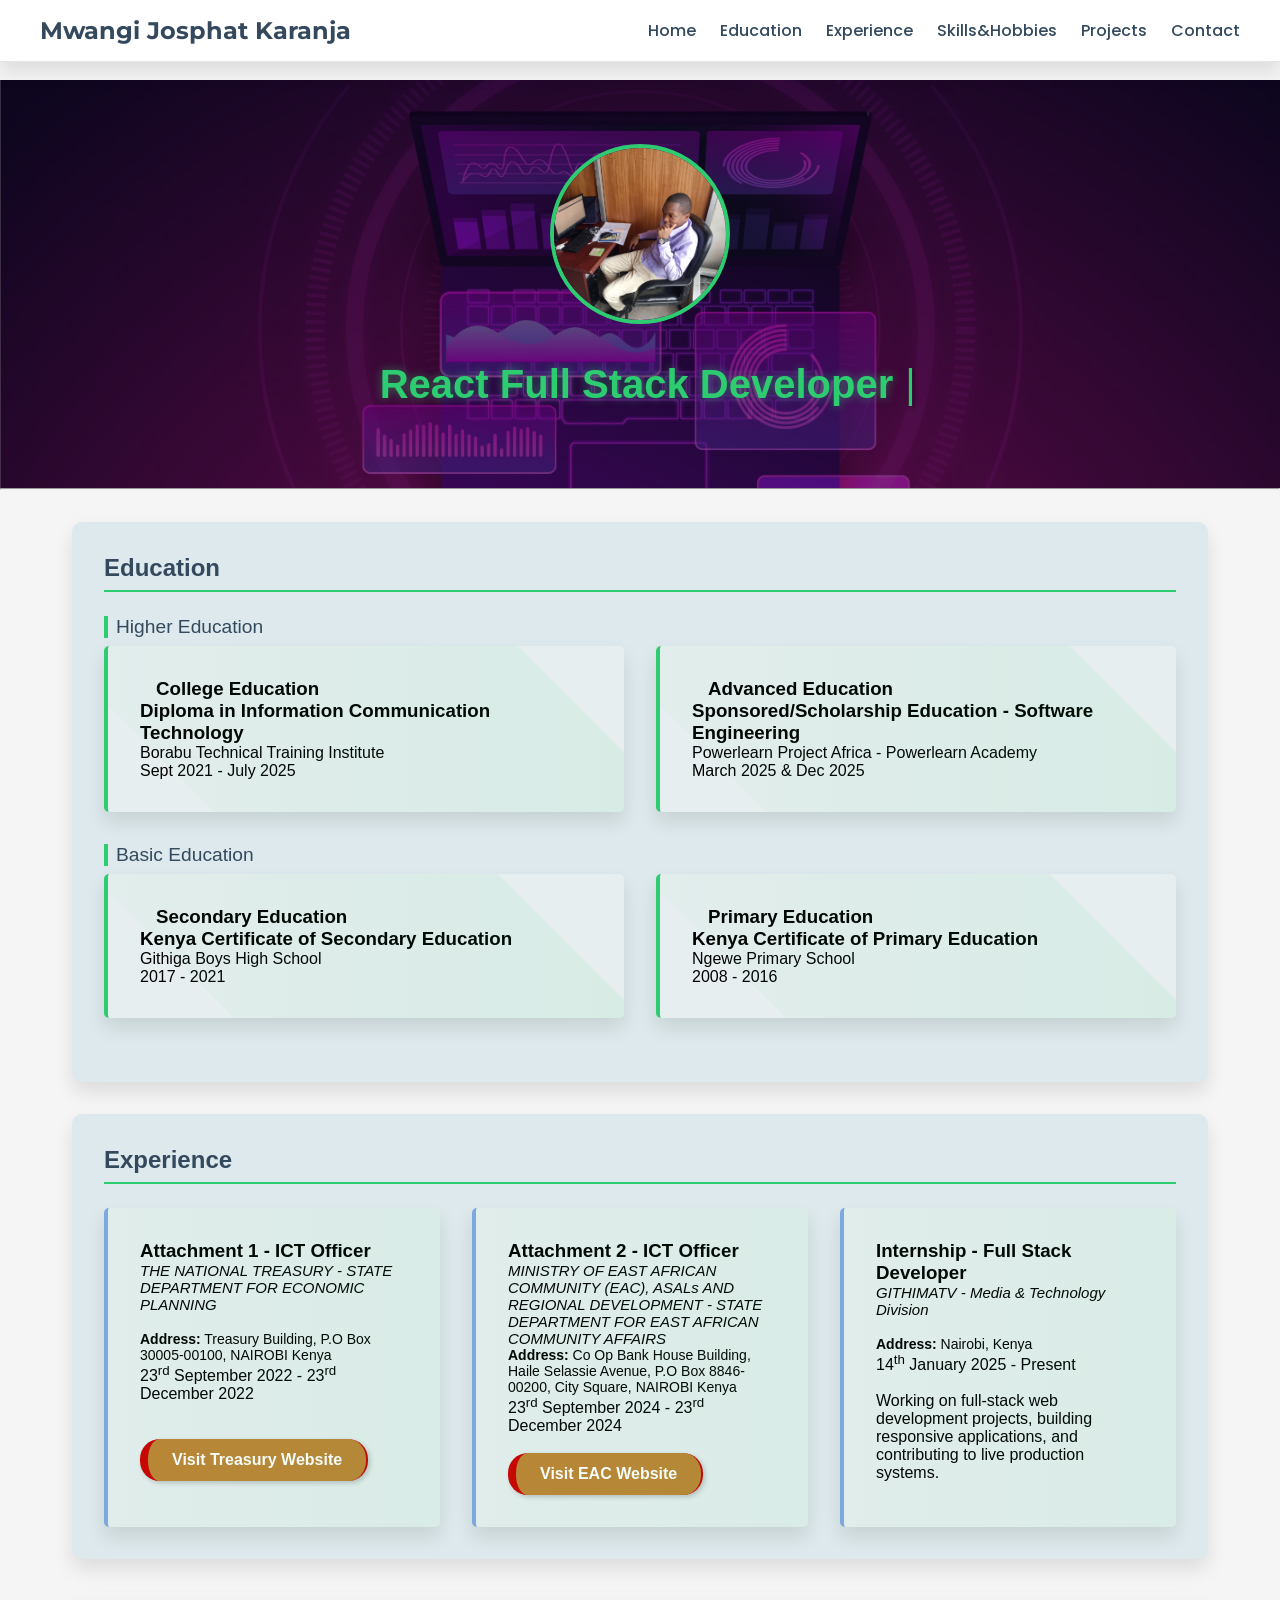
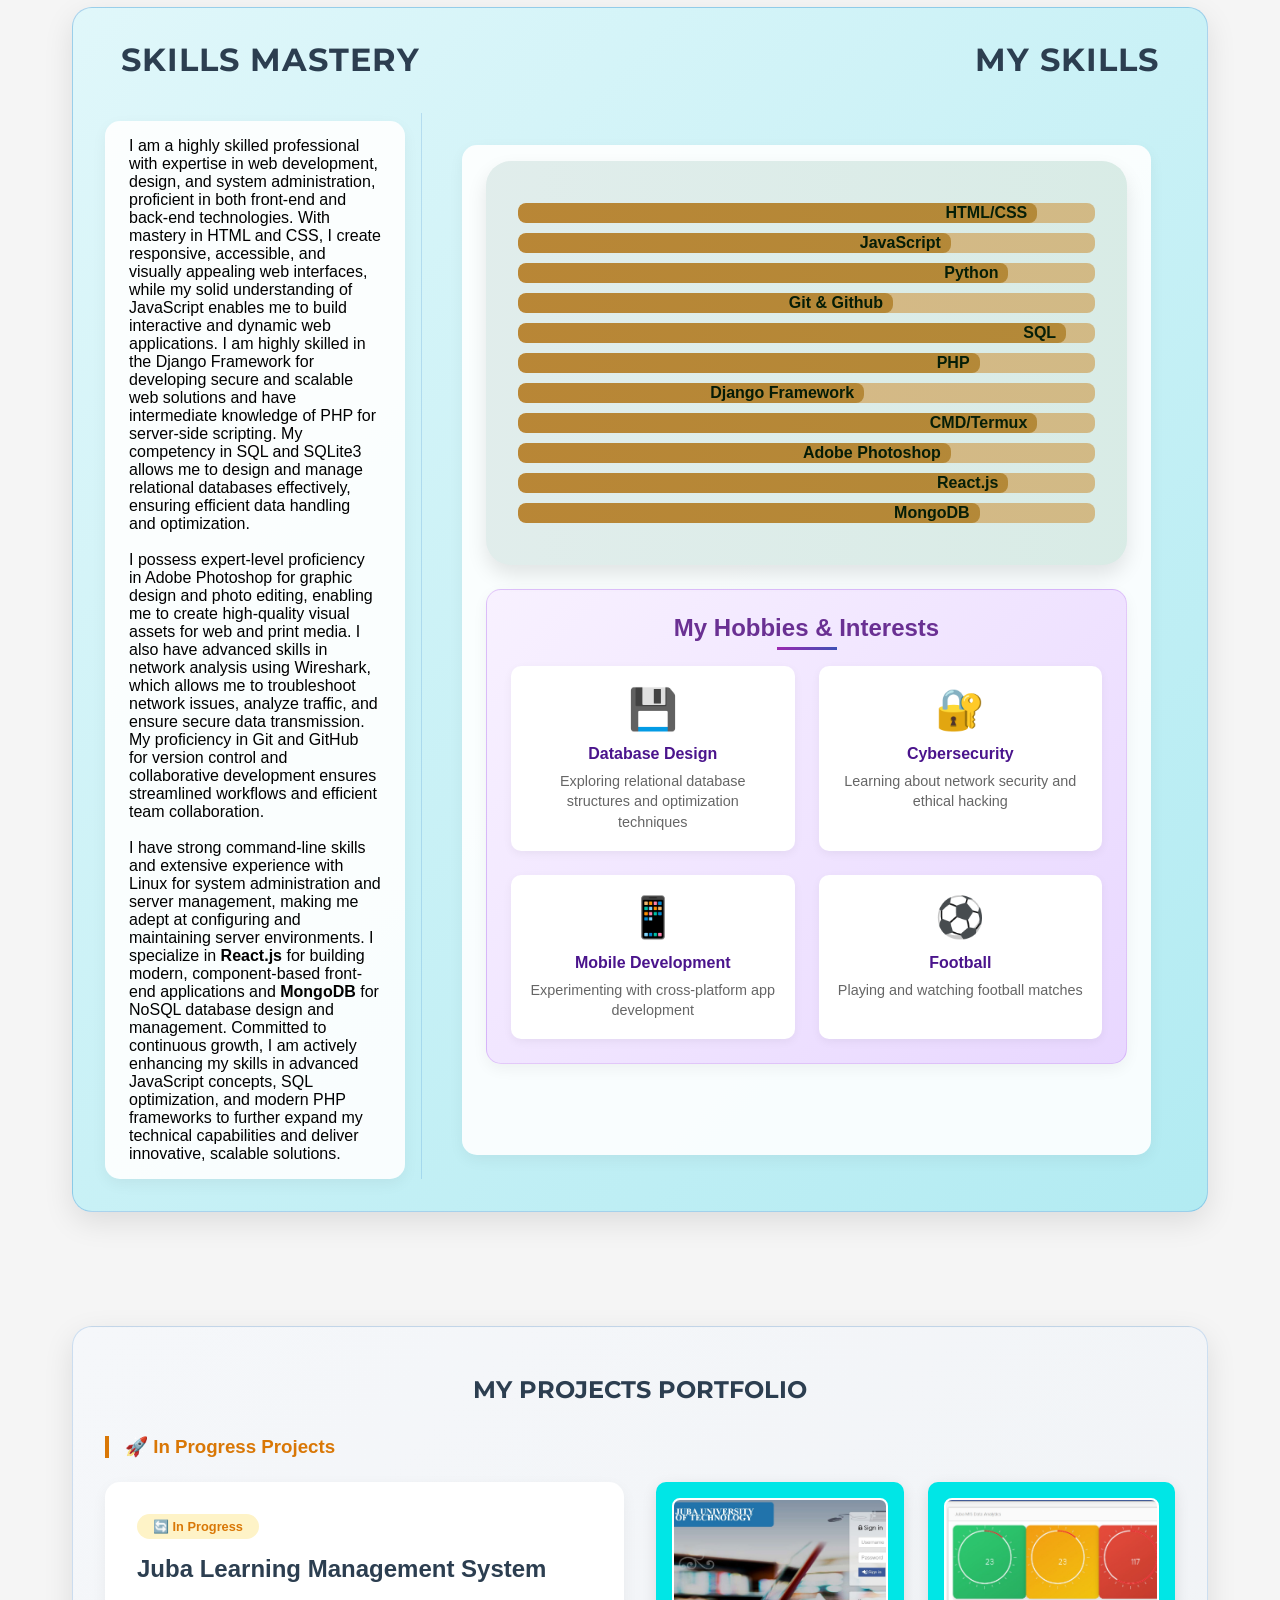
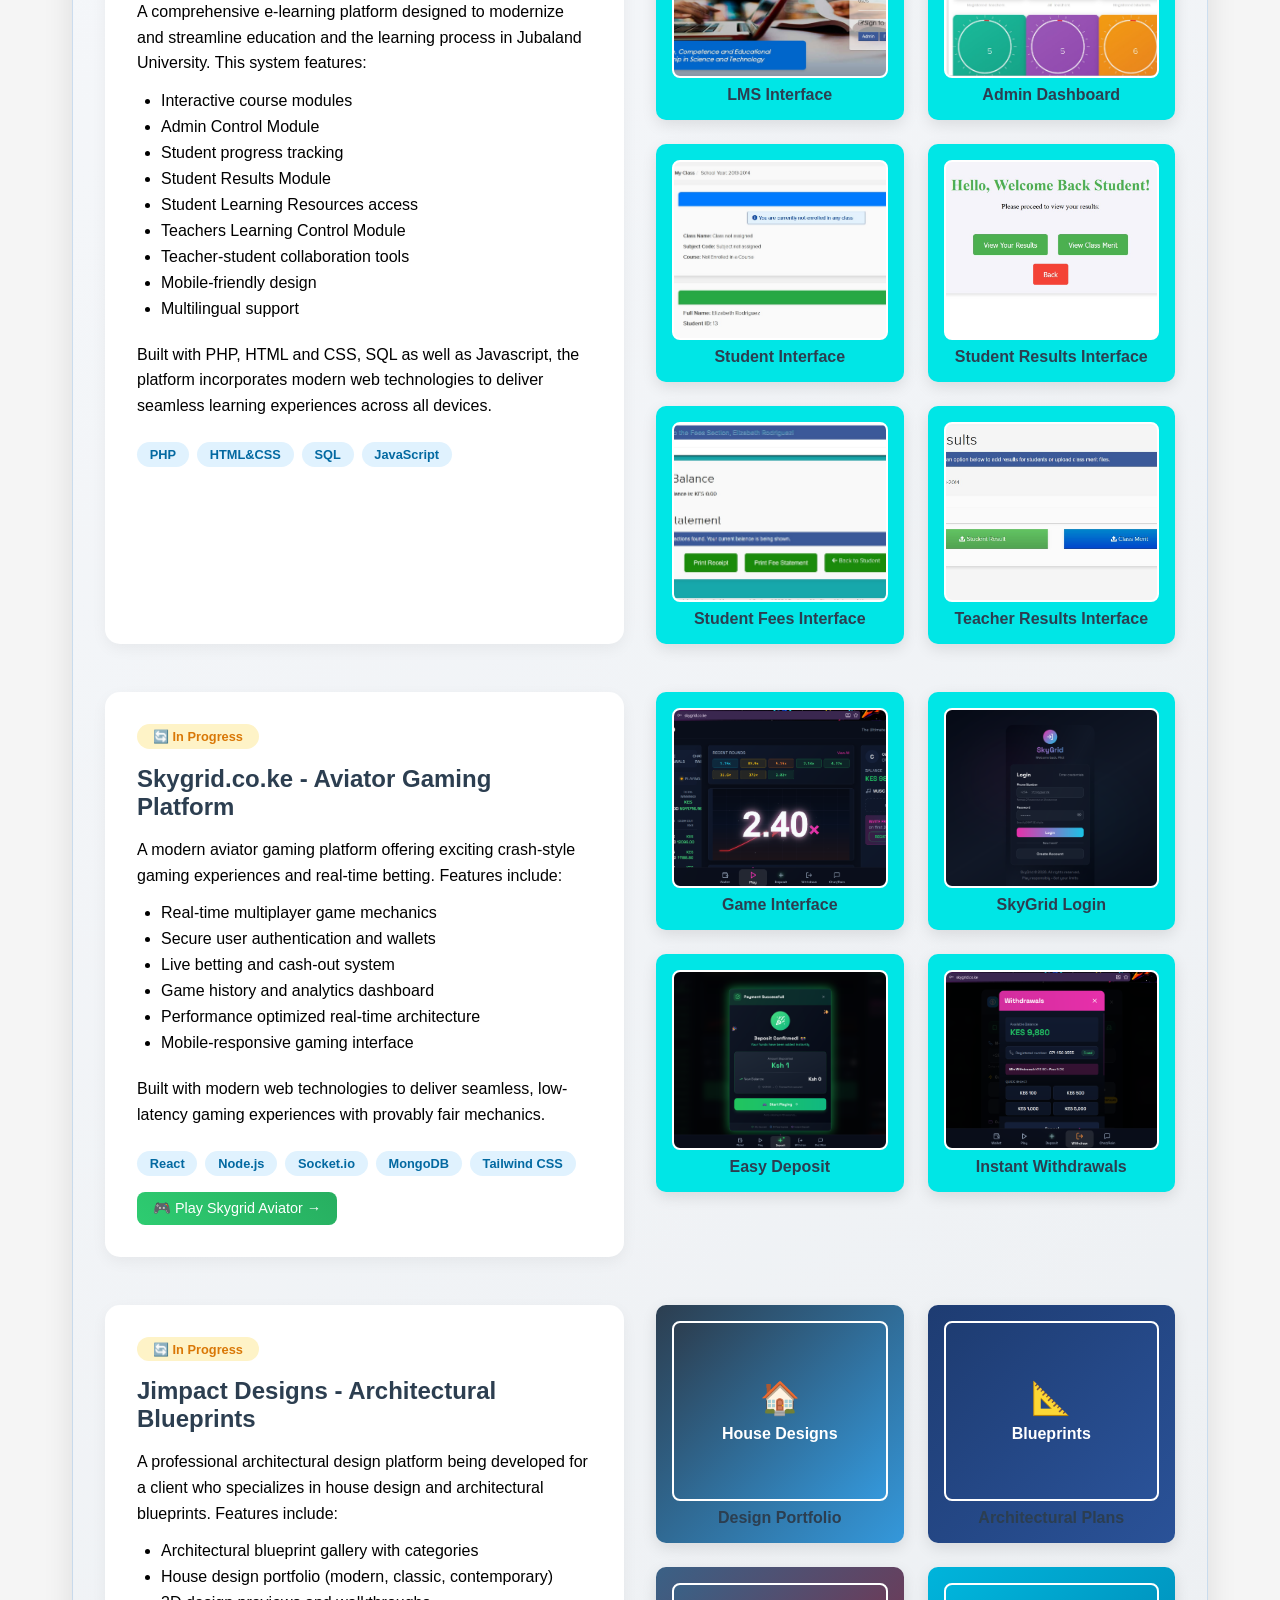
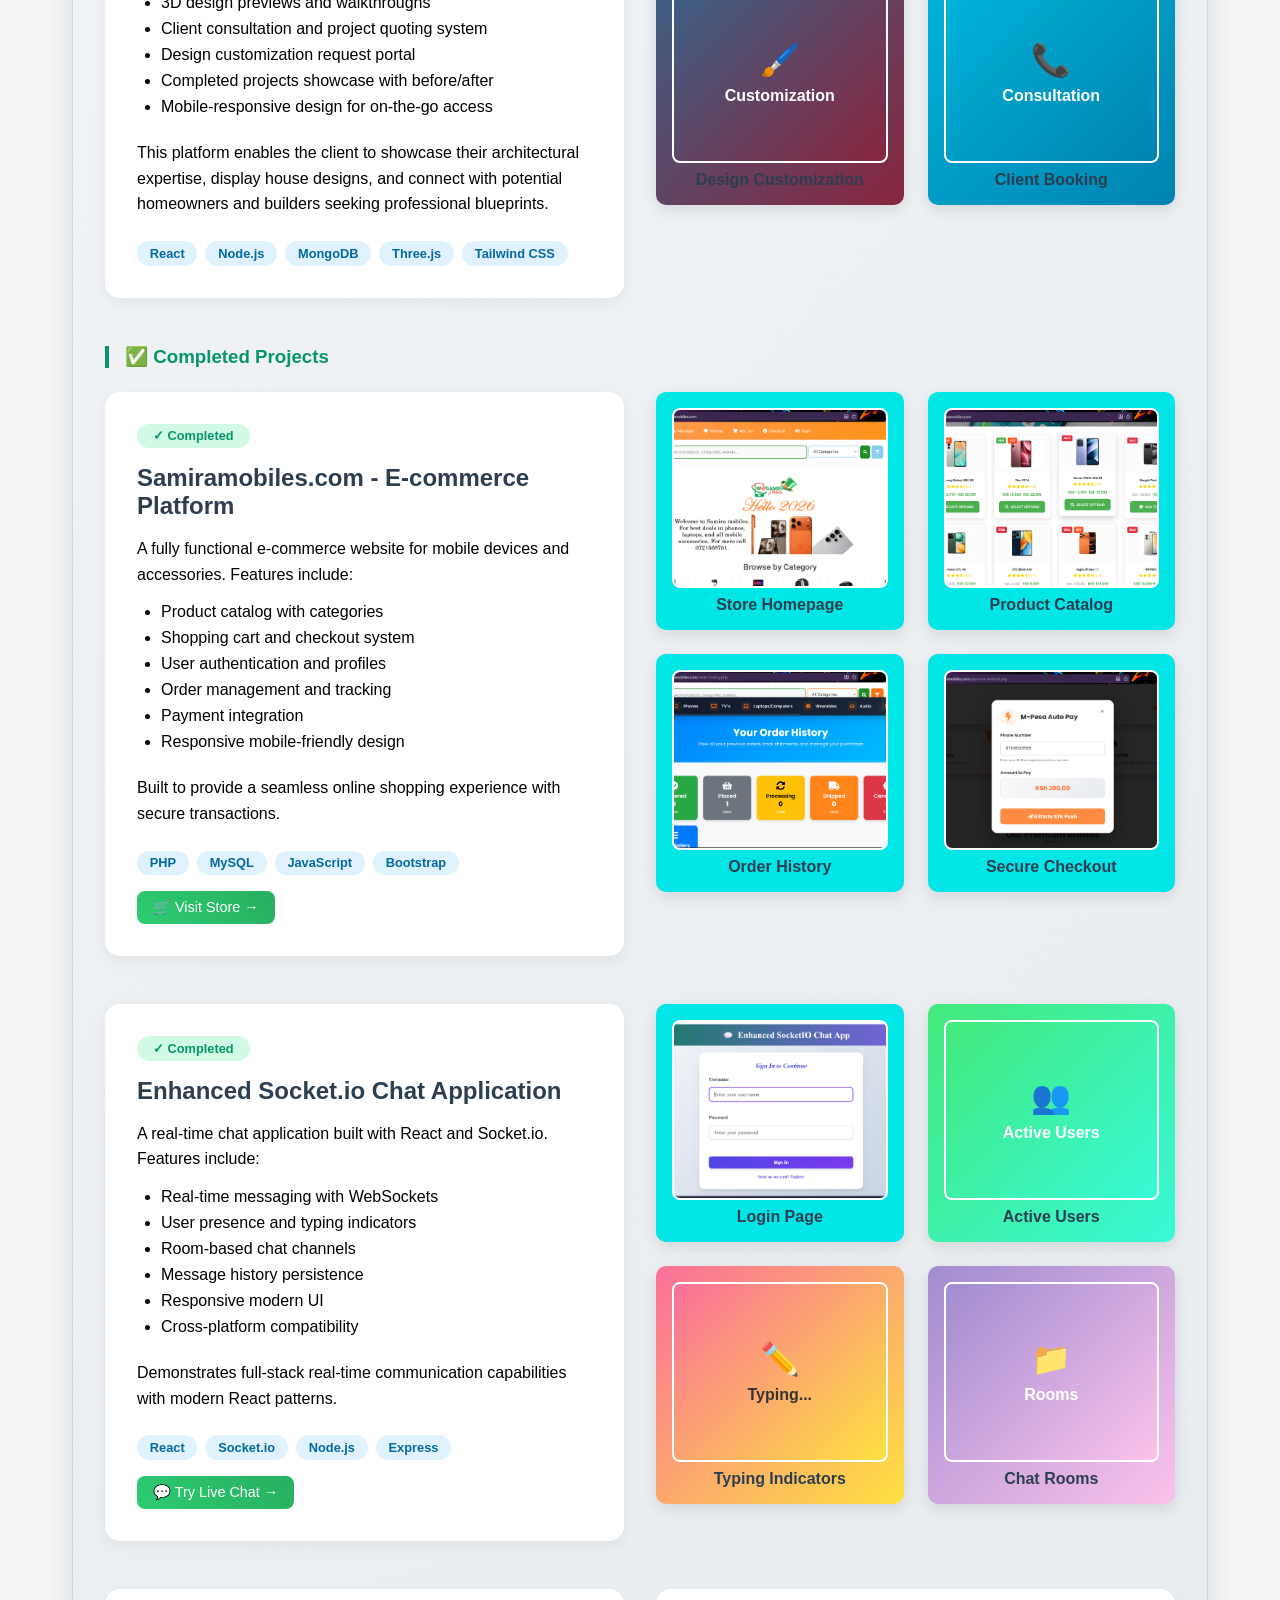
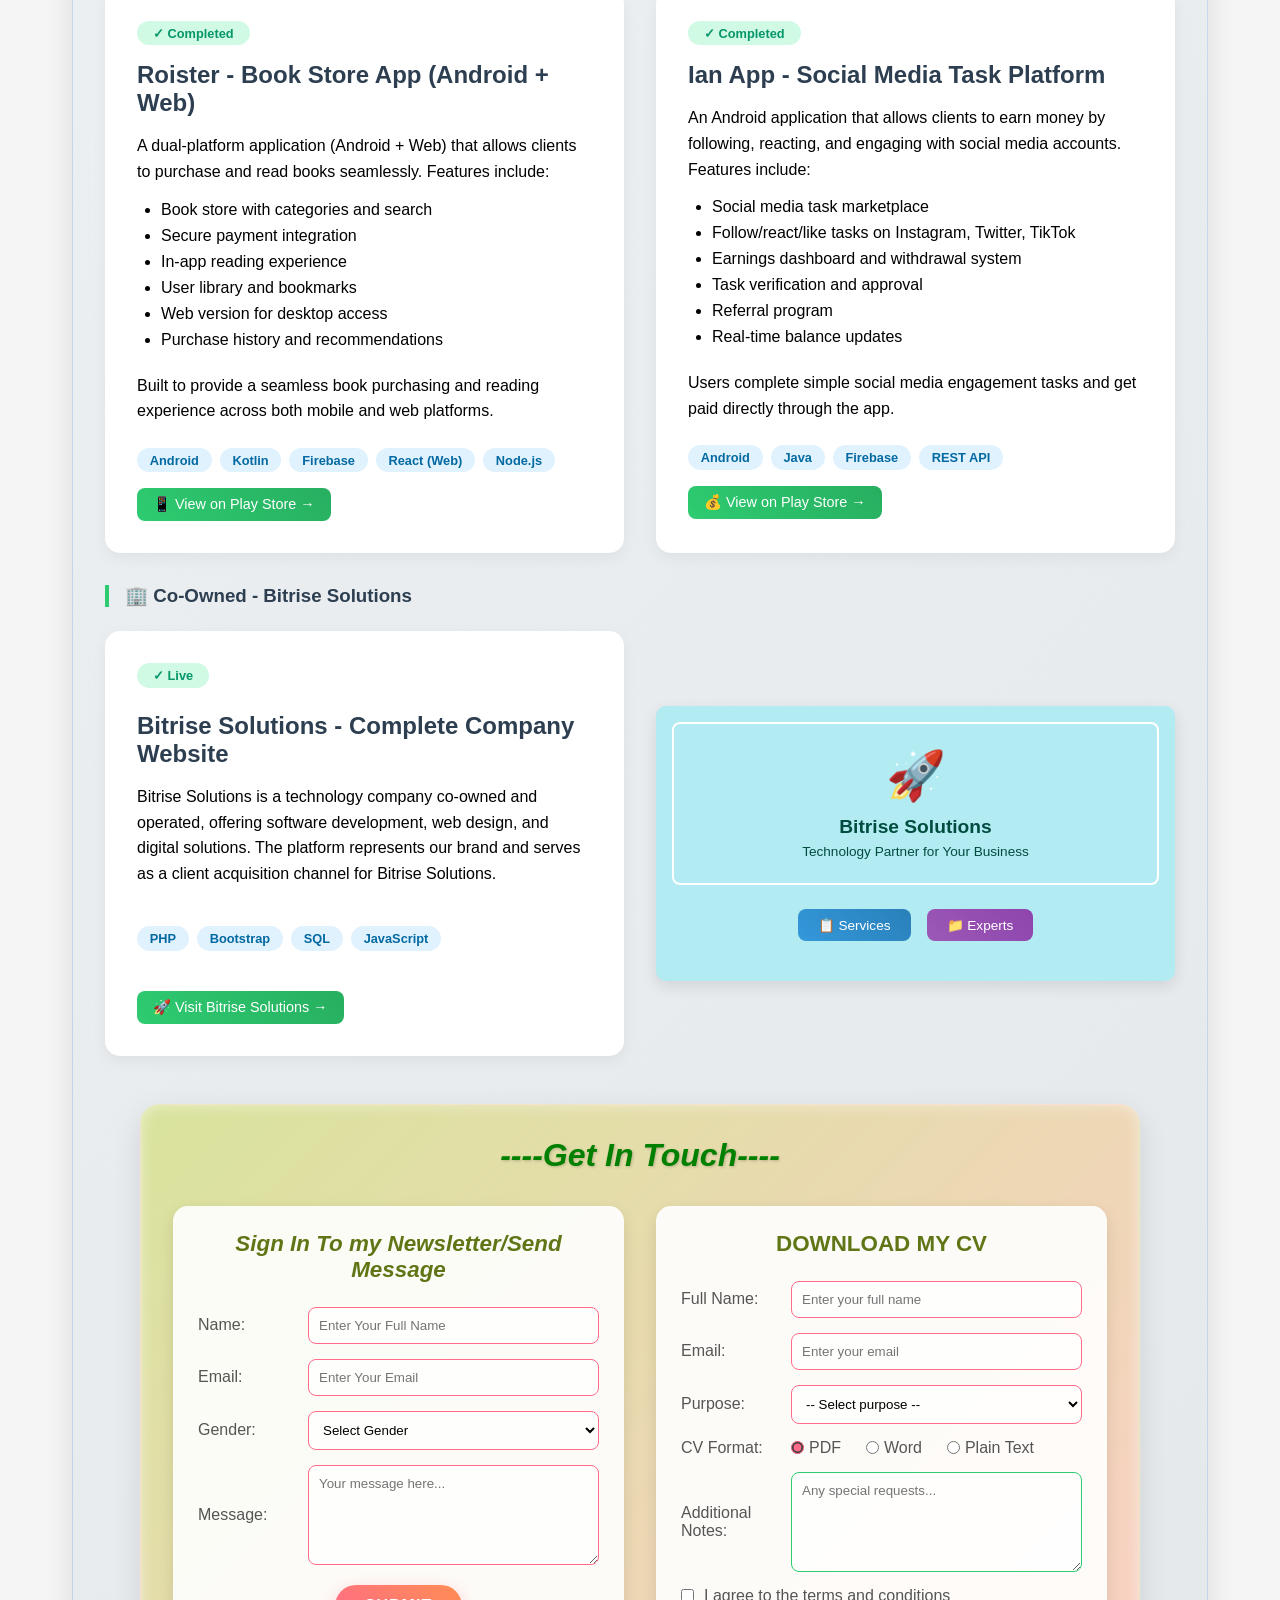
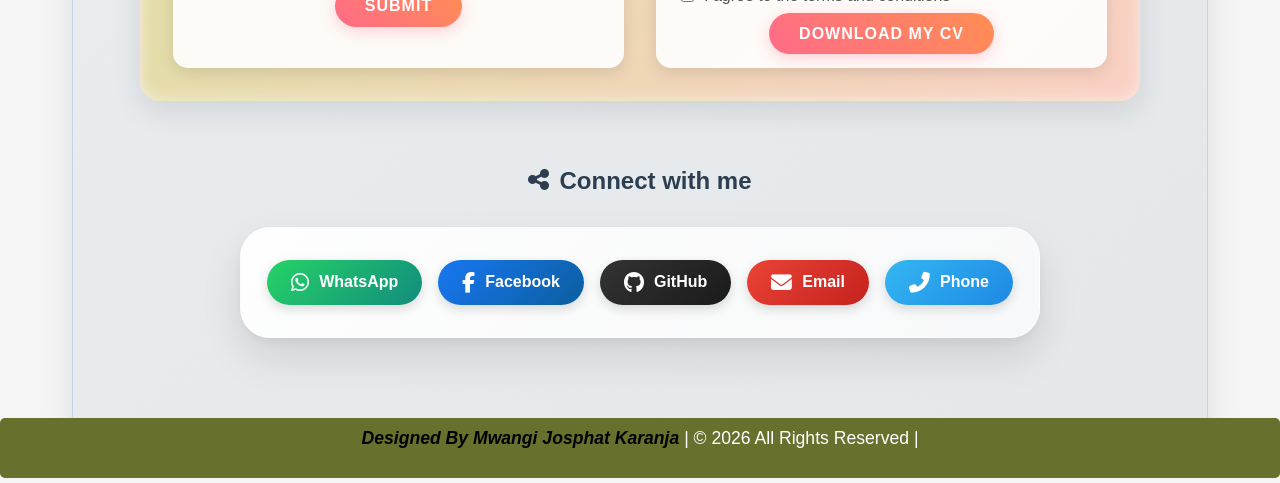
==== index.html @ 7e7c2180 "MJK Updated Portfolio" ====
<!DOCTYPE html>
<html lang="en">
<head>
    <!-- Basic meta tags for character set and responsive design -->
    <meta charset="UTF-8">
    <meta name="author" content="Mwangi Josphat Karanja">
    <meta name="title" content="Mwangi Josphat Karanja Portfolio">
    <meta name="description" content="A portfolio for Mwangi Josphat Karanja - React Full Stack Developer">
    <meta name="keywords" content="josphat karanja, karanja, josphat, mwangi j, karanja mwangi, captain karanja, react developer, full stack">
    <meta name="viewport" content="width=device-width, initial-scale=1.0">
    
    <title>Mwangi Josphat Karanja | React Full Stack Developer Portfolio</title>
    
    <!-- Google Fonts imports -->
    <link href="https://fonts.googleapis.com/css2?family=Montserrat:wght@400;700&family=Poppins:wght@300;400;600;700&display=swap" rel="stylesheet">
    <link rel="stylesheet" href="https://cdnjs.cloudflare.com/ajax/libs/font-awesome/6.5.1/css/all.min.css">
    <!-- Favicon - Makes tab look professional -->
    <link rel="icon" type="image/png" sizes="32x32" href="data:image/svg+xml,<svg xmlns='http://www.w3.org/2000/svg' viewBox='0 0 100 100'><text y='.9em' font-size='90'>👨‍💻</text></svg>">
    <link rel="shortcut icon" type="image/png" href="data:image/svg+xml,<svg xmlns='http://www.w3.org/2000/svg' viewBox='0 0 100 100'><text y='.9em' font-size='90'>👨‍💻</text></svg>">

    <style>
        /* CSS Variables for consistent theming */
        :root {
            --primary-color: #2ecc71;
            --secondary-color: #34495e;
            --light-bg: #ecf0f1;
            --shadow: 0 10px 20px rgba(0,0,0,0.1);
        }

        /* Global reset and base styles */
        * {
            margin: 0;
            padding: 0;
            box-sizing: border-box;
            font-family: 'Segoe UI', sans-serif;
        }

        /* Left column styling for skills section */
        .column-left{
            align-self: last baseline;
            max-width: 690px;
        }

        /* Text styling */
        .text{font-size: 19px;}

 /* Toast Notification Styles - With Better Visibility */
    
    .toast-notification {
        position: fixed;
        bottom: 20px;
        right: 20px;
        border-radius: 12px;
        padding: 14px 20px;
        min-width: 280px;
        max-width: 350px;
        z-index: 10000;
        display: flex;
        align-items: center;
        gap: 12px;
        box-shadow: 0 10px 30px rgba(0, 0, 0, 0.25);
        transform: translateX(400px);
        transition: transform 0.3s ease;
        font-family: 'Segoe UI', sans-serif;
    }
    
    .toast-notification.show {
        transform: translateX(0);
    }
    
    .toast-icon {
        font-size: 24px;
        min-width: 32px;
        text-align: center;
    }
    
    .toast-content {
        flex: 1;
    }
    
    .toast-title {
        font-weight: bold;
        margin-bottom: 4px;
        font-size: 14px;
    }
    
    .toast-message {
        font-size: 12px;
        opacity: 0.85;
    }
    
    .toast-close {
        cursor: pointer;
        font-size: 18px;
        opacity: 0.6;
        transition: opacity 0.2s;
        padding: 0 4px;
        color: inherit;
    }
    
    .toast-close:hover {
        opacity: 1;
    }
    
    /* Toast Type 1: Warning (Yellow/Orange) */
    .toast-warning {
        background: #fff7e7;
        border-left: 4px solid #f39c12;
        color: #7a5c00;
    }
    .toast-warning .toast-icon { color: #f39c12; }
    .toast-warning .toast-title { color: #e67e22; }
    
    /* Toast Type 2: Error (Red) - For blocked actions */
    .toast-error {
        background: #fff5f5;
        border-left: 4px solid #e74c3c;
        color: #c0392b;
    }
    .toast-error .toast-icon { color: #e74c3c; }
    .toast-error .toast-title { color: #c0392b; }
    
    /* Toast Type 3: Info (Blue) */
    .toast-info {
        background: #f0f8ff;
        border-left: 4px solid #3498db;
        color: #1a5276;
    }
    .toast-info .toast-icon { color: #3498db; }
    .toast-info .toast-title { color: #2980b9; }
    
    /* Toast Type 4: Success (Green) - Optional */
    .toast-success {
        background: #f0fff4;
        border-left: 4px solid #27ae60;
        color: #1e6f3f;
    }
    .toast-success .toast-icon { color: #27ae60; }
    .toast-success .toast-title { color: #1e6f3f; }
    
    @keyframes toastPulse {
        0%, 100% { opacity: 1; }
        50% { opacity: 0.8; }
    }


 /* Modern Social Media Section Styles */
    .social-master-modern {
        background: linear-gradient(135deg, rgba(255,255,255,0.95), rgba(248,249,250,0.95));
        backdrop-filter: blur(10px);
        border-radius: 30px;
        padding: 2rem 1.5rem;
        margin: 2rem auto 3rem auto;
        max-width: 800px;
        box-shadow: 0 20px 40px rgba(0,0,0,0.1), 0 4px 12px rgba(0,0,0,0.05);
        border: 1px solid rgba(255,255,255,0.3);
        transition: all 0.3s ease;
    }
    
    .social-master-modern:hover {
        transform: translateY(-5px);
        box-shadow: 0 25px 50px rgba(0,0,0,0.15);
    }
    
    .social-container-modern {
        display: flex;
        flex-wrap: wrap;
        gap: 1rem;
        justify-content: center;
        align-items: center;
    }
    
    .social-btn-modern {
        display: inline-flex;
        align-items: center;
        gap: 10px;
        padding: 12px 24px;
        border-radius: 50px;
        text-decoration: none;
        font-weight: 600;
        font-size: 1rem;
        transition: all 0.3s cubic-bezier(0.175, 0.885, 0.32, 1.275);
        color: white;
        box-shadow: 0 4px 12px rgba(0,0,0,0.15);
        position: relative;
        overflow: hidden;
    }
    
    .social-btn-modern::before {
        content: '';
        position: absolute;
        top: 0;
        left: -100%;
        width: 100%;
        height: 100%;
        background: rgba(255,255,255,0.2);
        transition: left 0.3s ease;
        z-index: 1;
    }
    
    .social-btn-modern:hover::before {
        left: 100%;
    }
    
    .social-btn-modern:hover {
        transform: translateY(-3px) scale(1.05);
        box-shadow: 0 8px 20px rgba(0,0,0,0.25);
    }
    
    .social-btn-modern i {
        font-size: 1.3rem;
        z-index: 2;
    }
    
    .social-btn-modern span {
        z-index: 2;
    }
    
    /* Individual Button Colors */
    .whatsapp-modern {
        background: linear-gradient(135deg, #25D366, #128C7E);
    }
    
    .facebook-modern {
        background: linear-gradient(135deg, #1877F2, #0b5e9e);
    }
    
    .github-modern {
        background: linear-gradient(135deg, #333333, #1a1a1a);
    }
    
    .email-modern {
        background: linear-gradient(135deg, #EA4335, #c5221f);
    }
    
    .phone-modern {
        background: linear-gradient(135deg, #34B7F1, #1e88e5);
    }
    
    /* Responsive Design */
    @media (max-width: 768px) {
        .social-container-modern {
            gap: 0.8rem;
        }
        
        .social-btn-modern {
            padding: 10px 18px;
            font-size: 0.85rem;
        }
        
        .social-btn-modern i {
            font-size: 1.1rem;
        }
    }
    
    @media (max-width: 550px) {
        .social-container-modern {
            flex-direction: column;
            width: 100%;
        }
        
        .social-btn-modern {
            width: 100%;
            justify-content: center;
        }
    }


    /* Floating animation for profile image */
    .floating-img {
        animation: floatImage 3s ease-in-out infinite;
    }
    
    @keyframes floatImage {
        0% {
            transform: translateY(0px);
        }
        50% {
            transform: translateY(-10px);
        }
        100% {
            transform: translateY(0px);
        }
    }
    
    /* Hero text container */
    .hero-text-container {
        position: relative;
        z-index: 1;
        margin-top: 1rem;
    }
    
    /* Dynamic title styling */
    .dynamic-title {
        color: aliceblue;
        font-size: 2rem;
        font-weight: 600;
        min-height: 80px;
        display: flex;
        justify-content: center;
        align-items: center;
        flex-wrap: wrap;
        gap: 8px;
    }
    
    /* Static prefix styling */
    .static-prefix {
        display: inline-block;
    }
    
    /* Typed text styling */
    .typed-text {
        display: inline-block;
        color: #2ecc71;
        text-shadow: 0 0 10px rgba(46, 204, 113, 0.5);
    }
    
    /* Blinking cursor */
    .cursor-blink {
        display: inline-block;
        width: 3px;
        margin-left: 4px;
        animation: blink 0.7s infinite;
        font-weight: 100;
        color: #2ecc71;
    }
    
    @keyframes blink {
        0%, 100% { opacity: 1; }
        50% { opacity: 0; }
    }
    
    /* Responsive adjustments */
    @media (max-width: 768px) {
        .dynamic-title {
            font-size: 1.3rem;
            min-height: 60px;
        }
    }
    
    @media (max-width: 480px) {
        .dynamic-title {
            font-size: 1rem;
            min-height: 50px;
        }
    }
        /* Contact forms container styling */
        .forms-master-container {
            background: linear-gradient(135deg, #d9e39c 0%, #fad0c4 100%);
            padding: 2rem;
            border-radius: 20px;
            box-shadow: 0 10px 30px rgba(0,0,0,0.1), 
                        inset 0 0 15px rgba(255,255,255,0.5);
            margin: 3rem auto;
            max-width: 1000px;
            transition: all 0.4s cubic-bezier(0.175, 0.885, 0.32, 1.275);
            border: 1px solid rgba(255,255,255,0.3);
        }

        .forms-master-container:hover {
            transform: scale(1.01);
            box-shadow: 0 15px 40px rgba(0,0,0,0.15), 
                       inset 0 0 20px rgba(255,255,255,0.6);
        }

        .forms-master-container h2 {
            text-align: center;
            color: #fff;
            text-shadow: 1px 1px 3px rgba(0,0,0,0.2);
            margin-bottom: 2rem;
            font-size: 2rem;
        }

        .forms-inner-container {
            display: flex;
            flex-wrap: wrap;
            gap: 2rem;
            justify-content: center;
        }

        .form-body {
            flex: 1;
            min-width: 350px;
            max-width: 500px;
        }

        .form-container {
            background: rgba(255, 255, 255, 0.9);
            padding: 25px;
            border-radius: 15px;
            box-shadow: 0 5px 15px rgba(0, 0, 0, 0.1);
            transition: all 0.3s ease;
            height: 100%;
        }

        .form-container:hover {
            transform: translateY(-5px);
            box-shadow: 0 8px 25px rgba(0, 0, 0, 0.15);
        }

        .form-container h4 {
            color: #607616;
            margin-bottom: 1.5rem;
            text-align: center;
            font-size: 1.4rem;
        }

        .form-group {
            display: flex;
            align-items: center;
            margin-bottom: 15px;
        }

        label {
            width: 100px;
            text-align: left;
            margin-right: 10px;
            color: #555555;
            font-weight: 500;
        }

        input[type="text"],
        input[type="email"],
        select,
        textarea {
            flex: 1;
            padding: 10px;
            border: 1px solid #ddd;
            border-radius: 8px;
            transition: all 0.3s;
            background: rgba(255,255,255,0.8);
        }

        input[type="text"]:focus,
        input[type="email"]:focus,
        select:focus,
        textarea:focus {
            border-color: #ff6b88;
            box-shadow: 0 0 0 3px rgba(255, 107, 136, 0.2);
            outline: none;
        }

        textarea {
            resize: vertical;
            min-height: 100px;
        }

        .submit-button {
            text-align: center;
            margin-top: 20px;
        }

        input[type="submit"] {
            padding: 12px 30px;
            background: linear-gradient(45deg, #ff6b88, #ff8e53);
            color: white;
            border: none;
            border-radius: 50px;
            cursor: pointer;
            font-weight: bold;
            font-size: 1rem;
            transition: all 0.4s cubic-bezier(0.175, 0.885, 0.32, 1.275);
            box-shadow: 0 4px 15px rgba(255, 107, 136, 0.3);
            text-transform: uppercase;
            letter-spacing: 1px;
        }

        input[type="submit"]:hover {
            transform: translateY(-3px) scale(1.05) rotate(2deg);
            box-shadow: 0 8px 25px rgb(103, 112, 45);
            background: linear-gradient(45deg, #21b016, #70cf77);
        }
 
        .radio-group {
            display: flex;
            gap: 15px;
            flex-wrap: wrap;
        }

        .radio-group label {
            display: flex;
            align-items: center;
            width: auto;
            cursor: pointer;
        }

        .radio-group input[type="radio"] {
            margin-right: 5px;
            accent-color: #ff6b88;
        }

        .checkbox-group {
            display: flex;
            align-items: center;
            margin: 15px 0;
        }

        .checkbox-group input[type="checkbox"] {
            margin-right: 10px;
            accent-color: #ff6b88;
        }

        .checkbox-group label {
            width: auto;
            cursor: pointer;
        }

        @media (max-width: 768px) {
            .forms-master-container {
                padding: 1.5rem;
            }
            
            .form-body {
                min-width: 100%;
            }
            
            .form-group {
                flex-direction: column;
                align-items: flex-start;
            }
            
            label {
                margin-bottom: 5px;
                width: 100%;
            }
        }

        body {
            background-color: #f5f5f5;
        }

        .download-btn {
            padding: 12px 30px;
            background: linear-gradient(45deg, #ff6b88, #ff8e53);
            color: white;
            border: none;
            border-radius: 50px;
            text-decoration: none;
            cursor: pointer;
            font-weight: bold;
            font-size: 1rem;
            transition: all 0.4s cubic-bezier(0.175, 0.885, 0.32, 1.275);
            box-shadow: 0 4px 15px rgba(255, 107, 136, 0.3);
            text-transform: uppercase;
            letter-spacing: 1px;
            width: 100%;
        }

        .download-btn:hover {
            transform: translateY(-3px) scale(1.05) rotate(2deg);
            box-shadow: 0 8px 25px rgb(103, 112, 45);
            background: linear-gradient(45deg, #21b016, #70cf77);
        }

        .navbar {
            background: rgba(255, 255, 255, 0.95);
            backdrop-filter: blur(10px);
            padding: 1rem 2rem;
            position: fixed;
            width: 100%;
            top: 0;
            z-index: 1000;
            box-shadow: var(--shadow);
            border-bottom: 1px solid rgba(0,0,0,0.1);
        }

        .nav-content {
            max-width: 1200px;
            margin: 0 auto;
            display: flex;
            justify-content: space-between;
            align-items: center;
        }

        .logo {
            font-weight: 700;
            color: var(--secondary-color);
            font-size: 1.5rem;
            font-family: 'Montserrat', sans-serif;
        }

        .toggle-btn {
            display: none;
            font-size: 1.5rem;
            color: var(--secondary-color);
            background: none;
            border: none;
            cursor: pointer;
            padding: 0.5rem;
        }

        .nav-links {
            list-style: none;
            display: flex;
            gap: 1.5rem;
        }

        .nav-links li {
            margin: 0;
        }

        .nav-links a {
            text-decoration: none;
            color: var(--secondary-color);
            font-size: 1rem;
            font-weight: 500;
            position: relative;
            padding: 0.5rem 0;
            transition: all 0.3s ease;
            font-family: 'Poppins', sans-serif;
        }

        .nav-links a:hover {
            color: rgb(57, 8, 94);
            font-weight: bolder;
            transform: translateY(-2px);
        }

        .nav-links a::before {
            content: '';
            position: absolute;
            width: 100%;
            height: 2px;
            bottom: 0;
            left: 0;
            background-color: var(--primary-color);
            transform: scaleX(0);
            transform-origin: right;
            transition: transform 0.3s ease;
        }

        .nav-links a:hover::before {
            transform: scaleX(1);
            transform-origin: left;
        }

        .hero {
            margin-top: 80px;
            padding: 4rem 2rem;
            text-align: center;
            background-image: url('resources/images/karanjam.jpg');
            background-size: cover;
            background-position: center;
            color: var(--light-text);
            position: relative;
        }

        .hero::before {
            content: '';
            position: absolute;
            top: 0;
            left: 0;
            width: 100%;
            height: 100%;
            background: rgba(0,0,0,0.5);
        }

        .hero h1 {
            position: relative;
            font-size: 2.5rem;
            margin-top: 1rem;
            text-shadow: 2px 2px 4px rgba(0,0,0,0.5);
        }

        .profile-img {
            width: 180px;
            height: 180px;
            border-radius: 50%;
            border: 4px solid var(--primary-color);
            object-fit: cover;
            transition: all 0.3s ease;
            position: relative;
            z-index: 1;
        }

        .profile-img:hover {
            transform: scale(1.05);
            box-shadow: 0 0 20px rgba(46, 204, 113, 0.6);
        }

        .main-content {
            max-width: 1200px;
            margin: 2rem auto;
            padding: 0 2rem;
        }

        .card {
            background: rgb(230, 238, 239);
            padding: 2rem;
            border-radius: 25px;
            box-shadow: var(--shadow);
            transition: transform 0.3s ease, box-shadow 0.3s ease;
            position: relative;
            overflow: hidden;
        }

        .card::after {
            content: '';
            position: absolute;
            bottom: -50%;
            left: -50%;
            width: 200%;
            height: 200%;
            background: linear-gradient(45deg, transparent, rgba(46, 204, 113, 0.1));
            transform: rotate(45deg);
            transition: all 0.5s ease;
        }

        .card:hover {
            transform: translateY(-10px);
            box-shadow: 0 15px 30px rgba(0,0,0,0.15);
        }

        .card:hover::after {
            bottom: -30%;
            left: -30%;
        }

        .education .card-header {
            border-left: 4px solid var(--primary);
            padding-left: 1rem;
        }

        .experience .card-header {
            border-left: 4px solid rgb(134, 121, 218);
            padding-left: 1rem;
        }

        .education {
            border-left: 4px solid var(--primary-color);
            border-radius: 5px;
        }

        .experience {
            border-left: 4px solid #7ca9dd;
            border-radius: 5px;
        }

        .skill-container {
            background:burlywood; 
            border-radius: 8px;
            margin: 10px 0;
            height: 20px; 
            position: relative;
            overflow: hidden;
        }

        .skill-bar {
            background:  #bd8434;
            color: rgb(3, 19, 1);
            height: 100%;  
            border-radius: 8px;
            transition: width 1s ease;
            position: relative;
            min-width: fit-content;
        }

        .skill-bar::after {
            content: attr(data-skill);
            position: absolute;
            right: 10px;  
            top: 50%;
            transform: translateY(-50%);
            font-weight: bold;
            white-space: nowrap;
        }

        .skills-master-container {
            background: linear-gradient(135deg, #e0f7fa 0%, #b2ebf2 100%);
            padding: 2rem;
            border-radius: 20px;
            box-shadow: 0 10px 30px rgba(0,0,0,0.1);
            margin: 3rem auto;
            max-width: 1200px;
            border: 1px solid rgba(46, 125, 204, 0.3);
            position: relative;
            overflow: hidden;
        }

        .skills-header {
            display: flex;
            justify-content: space-between;
            margin-bottom: 1.5rem;
            padding: 0 1rem;
        }

        .skills-title {
            font-family: 'Montserrat', sans-serif;
            font-size: 2rem;
            font-weight: 700;
            color: #2c3e50;
            text-transform: uppercase;
            letter-spacing: 1px;
            position: relative;
            padding-bottom: 10px;
            margin: 0;
            flex: 1;
            text-align: center;
        }

        .skills-title:first-child {
            text-align: left;
        }

        .skills-title:last-child {
            text-align: right;
        }

        .skills-title::after {
            content: '';
            position: absolute;
            bottom: 0;
            left: 0;
            width: 100%;
            height: 3px;
            background: linear-gradient(90deg, #3498db, #2ecc71);
            transform: scaleX(0);
            transform-origin: left;
            transition: transform 0.3s ease;
        }

        .skills-title:hover::after {
            transform: scaleX(1);
        }

        .skills-inner-container {
            display: flex;
            flex-wrap: wrap;
            gap: 0;
            min-height: 400px;
        }

        .column-right {
            flex: 1;
            min-width: 300px;
            padding: 1.5rem;
            position: relative;
            display: flex;
            flex-direction: column;
        }

        .column-left {
            flex: 1;
            align-self: top;
            min-width: 300px;
            max-width: 300px;
            padding-top: 0;
            position: relative;
            display: flex;
            flex-direction: column;
        }

        .skills-content {
            background: rgba(255, 255, 255, 0.9);
            border-radius: 15px;
            padding: 1rem 1.5rem;
            height: 100%;
            box-shadow: 0 5px 15px rgba(0,0,0,0.05);
            transition: all 0.3s ease;
            margin-top: 0.5rem;
        }

        .skills-content:hover {
            transform: translateY(-5px);
            box-shadow: 0 10px 25px rgba(0,0,0,0.1);
        }

        .divider {
            width: 1px;
            background: rgba(46, 125, 204, 0.2);
            margin: 0 1rem;
            position: relative;
        }

        .divider::before {
            content: '';
            position: absolute;
            top: 0;
            left: 0;
            width: 100%;
            height: 100%;
            background: linear-gradient(to bottom, transparent, rgba(46, 125, 204, 0.5), transparent);
            opacity: 0;
            transition: opacity 0.3s ease;
        }

        .skills-inner-container:hover .divider::before {
            opacity: 1;
        }

        .hobbies-container {
            background: linear-gradient(135deg, #f8f1ff 0%, #e8d7ff 100%);
            padding: 1.5rem;
            border-radius: 15px;
            margin-top: 1.5rem;
            box-shadow: 0 5px 15px rgba(0,0,0,0.05);
            border: 1px solid rgba(138, 43, 226, 0.2);
        }

        .hobbies-container h3 {
            color: #6a3093;
            text-align: center;
            margin-bottom: 1.5rem;
            font-size: 1.5rem;
            position: relative;
        }

        .hobbies-container h3::after {
            content: '';
            position: absolute;
            bottom: -8px;
            left: 50%;
            transform: translateX(-50%);
            width: 60px;
            height: 3px;
            background: linear-gradient(90deg, #9c27b0, #3f51b5);
        }

        .hobbies-grid {
            display: grid;
            grid-template-columns: repeat(2, 1fr);
            gap: 1.5rem;
        }

        .hobby-item {
            background: white;
            padding: 1.2rem;
            border-radius: 10px;
            text-align: center;
            transition: all 0.3s ease;
            box-shadow: 0 3px 10px rgba(0,0,0,0.05);
        }

        .hobby-item:hover {
            transform: translateY(-5px);
            box-shadow: 0 8px 20px rgba(138, 43, 226, 0.15);
        }

        .hobby-icon {
            font-size: 2.5rem;
            margin-bottom: 0.8rem;
            color: #6a3093;
        }

        .hobby-item h4 {
            color: #4a148c;
            margin-bottom: 0.5rem;
        }

        .hobby-item p {
            color: #666;
            font-size: 0.9rem;
            line-height: 1.4;
        }

        @media (max-width: 768px) {
            .hobbies-grid {
                grid-template-columns: 1fr;
            }
        }

        @media (max-width: 768px) {
            .skills-header {
                flex-direction: column;
            }
            
            .skills-title {
                text-align: center !important;
                margin-bottom: 1rem;
            }
            
            .skills-inner-container {
                flex-direction: column;
                min-height: auto;
            }
            
            .divider {
                width: 100%;
                height: 1px;
                margin: 1rem 0;
            }
            
            .column-left, .column-right {
                width: 100%;
            }
        }

        input:invalid, select:invalid, textarea:invalid {
            border-color: #ff6b88;
        }

        input:valid, select:valid, textarea:valid {
            border-color: #2ecc71;
        }

        .social-master {
            background: linear-gradient(135deg, rgba(255,255,255,0.1), rgba(255,255,255,0.05));
            backdrop-filter: blur(10px);
            border-radius: 20px;
            padding: 2rem;
            margin: 3rem auto;
            max-width: 800px;
            box-shadow: 0 8px 32px rgba(0,0,0,0.1);
            border: 1px solid rgba(255,255,255,0.1);
        }

        .social-container {
            display: grid;
            grid-template-columns: repeat(auto-fit, minmax(120px, 1fr));
            gap: 1.5rem;
            justify-items: center;
        }

        .social-btn {
            padding: 12px 25px;
            border: none;
            border-radius: 50px;
            font-weight: 600;
            transition: all 0.4s cubic-bezier(0.175, 0.885, 0.32, 1.275);
            cursor: pointer;
            text-decoration: none;
            color: white;
            display: flex;
            align-items: center;
            gap: 8px;
            position: relative;
            overflow: hidden;
        }

        .social-btn::before {
            content: '';
            position: absolute;
            top: 0;
            left: -100%;
            width: 100%;
            height: 100%;
            background: #fff8e1;
        }

        .social-btn:hover::before {
            left: 100%;
        }

        .social-btn:hover {
            transform: translateY(-3px) scale(1.05);
            box-shadow: 0 10px 20px rgba(0,0,0,0.2);
        }

        .whatsapp { background: #25D366; }
        .facebook { background: #3b5998; }
        .discord { background: #5865F2; }
        .instagram { background: #E1306C; }
        .linkedin { background: #1DA1F2; }
        .github { background: #333; }
        .x { background: #000; }
        .telegram {background :blueviolet}
        .email{background :rgb(13, 130, 30)}
        .phone{background :rgb(143, 115, 168)}
        .youtube{background :rgb(197, 31, 13)}

        /* Enhanced Projects Section */
        .projects-master-container {
            background: linear-gradient(135deg, #f5f7fa 0%, #e4e8eb 100%);
            padding: 3rem 2rem;
            border-radius: 20px;
            box-shadow: 0 10px 30px rgba(0,0,0,0.1);
            margin: 3rem auto;
            max-width: 1200px;
            border: 1px solid rgba(46, 125, 204, 0.2);
        }

        .projects-inner-container {
            display: flex;
            gap: 2rem;
        }

        .project-description {
            flex: 1;
            min-width: 300px;
        }

        .project-screenshots {
            flex: 1;
            min-width: 300px;
        }

        .project-card {
            background: white;
            padding: 2rem;
            border-radius: 15px;
            box-shadow: 0 5px 15px rgba(0,0,0,0.05);
            height: 100%;
        }

        .project-card h3 {
            color: #2c3e50;
            margin-bottom: 1rem;
            font-size: 1.5rem;
        }

        .project-card p {
            margin-bottom: 1rem;
            line-height: 1.6;
        }

        .project-card ul {
            margin-bottom: 1.5rem;
            padding-left: 1.5rem;
        }

        .project-card li {
            margin-bottom: 0.5rem;
        }

        .status-badge {
            display: inline-block;
            padding: 0.3rem 1rem;
            border-radius: 20px;
            font-size: 0.8rem;
            font-weight: bold;
            margin-bottom: 1rem;
        }

        .status-in-progress {
            background: #fef3c7;
            color: #d97706;
        }

        .status-completed {
            background: #d1fae5;
            color: #059669;
        }

        .demo-link {
            display: inline-block;
            margin-top: 1rem;
            padding: 0.5rem 1rem;
            background: linear-gradient(45deg, #2ecc71, #27ae60);
            color: white;
            text-decoration: none;
            border-radius: 8px;
            font-size: 0.9rem;
            transition: all 0.3s ease;
        }

        .demo-link:hover {
            transform: translateY(-2px);
            box-shadow: 0 4px 12px rgba(46, 204, 113, 0.3);
        }

        .tech-stack {
            margin-top: 1.5rem;
            display: flex;
            flex-wrap: wrap;
            gap: 0.5rem;
        }

        .tech-tag {
            background: #e0f2fe;
            color: #0369a1;
            padding: 0.3rem 0.8rem;
            border-radius: 20px;
            font-size: 0.8rem;
            font-weight: 600;
        }

        .screenshot-grid {
            display: grid;
            grid-template-columns: repeat(2, 1fr);
            gap: 1.5rem;
        }

        .screenshot-card {
            background: #00e6e6;
            padding: 1rem;
            border-radius: 10px;
            box-shadow: 0 5px 15px rgba(0,0,0,0.1);
            transition: all 0.3s ease;
            cursor: pointer;
        }

        .screenshot-card:hover {
            transform: translateY(-5px);
            box-shadow: 0 8px 25px rgba(0, 230, 230, 0.3);
            background: #00d1d1;
        }

        .screenshot-img {
            height: 180px;
            background-size: cover;
            background-position: center;
            border-radius: 8px;
            margin-bottom: 0.5rem;
            border: 2px solid white;
            transition: transform 0.3s ease;
        }

        .screenshot-card p {
            text-align: center;
            font-weight: 600;
            color: #2c3e50;
        }

        @media (max-width: 768px) {
            .projects-inner-container {
                flex-direction: column;
            }
            
            .screenshot-grid {
                grid-template-columns: 1fr;
            }
        }

        footer {
            background:rgb(103, 112, 45);
            color: white;
            justify-content: center;
            border-radius: 5px;
            text-align: center;
            padding:  10px 1px 1px 1px;
            margin-top: 2rem;
            margin-right:20px ;
            margin-left: 0px;
            margin-bottom: 0.5rem;
            position: absolute;
            width: 100%;
            left :0%;
            height: 60px; 
        }

        footer p {
            color: #fff;
            text-align: center;
            font-size: 1.1em;   
        }

        footer p a {
            text-decoration: none;
            color: black;
            font-weight: bolder;
            font-style:italic ;
            font-size: 1em;
            transition: 0.5s ease-in-out;
        }

        footer p a:hover {
            text-decoration: underline;
            color: rgb(46, 12, 100);
            font-size: 1.2em;
        }

        .master-container {
            background: #dde9ec;
            padding: 2rem;
            border-radius: 10px;
            box-shadow: var(--shadow);
            margin-bottom: 2rem;
            width: 100%;
            position: relative;
        }

        .master-container:last-child {
            margin-bottom: 0;
        }

        .master-container h2 {
            margin-bottom: 1.5rem;
            color: var(--secondary-color);
            border-bottom: 2px solid var(--primary-color);
            padding-bottom: 0.5rem;
        }

        .education-container {
            display: grid;
            grid-template-columns: repeat(auto-fit, minmax(300px, 1fr));
            gap: 2rem;
        }

        .education-row {
            display: grid;
            grid-template-columns: repeat(auto-fit, minmax(300px, 1fr));
            gap: 2rem;
            margin-bottom: 2rem;
        }

        .experience-container {
            display: grid;
            grid-template-columns: repeat(auto-fit, minmax(300px, 1fr));
            gap: 2rem;
        }

        .education-title {
            grid-column: 1 / -1;
            font-size: 1.2rem;
            color: var(--secondary-color);
            margin-bottom: 0.5rem;
            padding-left: 0.5rem;
            border-left: 4px solid var(--primary-color);
        }

        .treasury-btn, .eac-btn {
            position: relative;
            padding: 12px 24px;
            background-color: #bd8434;
            color: white;
            font-weight: bold;
            border: none;
            border-left: 8px solid #cc0000;
            border-right: 2px solid #cc0000;
            border-radius: 20px;
            cursor: pointer;
            transform-origin: left center;
            transition: all 0.3s ease;
            font-size: 16px;
            box-shadow: 2px 2px 5px rgba(0,0,0,0.2);
        }

        .treasury-btn:hover, .eac-btn:hover {
            background-color: #00aa00;
            transform: rotate(-5deg) translateY(-5px);
            box-shadow: 4px 4px 8px rgba(0,0,0,0.3);
        }

        .modal {
            display: none;
            position: fixed;
            z-index: 2000;
            left: 0;
            top: 0;
            width: 100%;
            height: 100%;
            background-color: rgba(0,0,0,0.9);
            overflow: auto;
            animation: fadeIn 0.3s;
        }

        @keyframes fadeIn {
            from {opacity: 0;}
            to {opacity: 1;}
        }

        .modal-content {
            display: block;
            margin: 5% auto;
            max-width: 90%;
            max-height: 80%;
            border: 3px solid white;
            border-radius: 5px;
            animation: zoomIn 0.3s;
        }

        @keyframes zoomIn {
            from {transform: scale(0.9);}
            to {transform: scale(1);}
        }

        .close-btn {
            position: absolute;
            top: 20px;
            right: 35px;
            color: white;
            font-size: 40px;
            font-weight: bold;
            transition: 0.3s;
            cursor: pointer;
        }

        .close-btn:hover {
            color: var(--primary-color);
            transform: rotate(90deg);
        }

        @media (max-width: 768px) {
            .toggle-btn {
                display: block;
            }

            .nav-links {
                display: none;
                width: 100%;
                text-align: center;
                padding: 1rem 0;
            }

            .nav-links.active {
                display: flex;
                flex-direction: column;
            }

            .education-container,
            .experience-container,
            .education-row {
                grid-template-columns: 1fr;
            }
        }

        @media (max-width: 1024px) {
            .main-content, 
            .skills-master-container,
            .projects-master-container,
            .forms-master-container {
                padding: 1.5rem;
            }
            
            .skills-inner-container,
            .projects-inner-container {
                gap: 1.5rem;
            }
            
            .profile-img {
                width: 150px;
                height: 150px;
            }
            
            .hero h1 {
                font-size: 2rem;
            }
        }

        @media (max-width: 768px) {
            .nav-content {
                padding: 0.5rem 1rem;
            }
            
            .logo {
                font-size: 1.2rem;
            }
            
            .hero {
                margin-top: 60px;
                padding: 2rem 1rem;
            }
            
            .main-content {
                padding: 0 1rem;
            }
            
            .card {
                padding: 1.5rem;
            }
            
            .social-container {
                grid-template-columns: repeat(2, 1fr);
            }
            
            footer {
                padding: 10px;
                height: auto;
            }
            
            footer p {
                font-size: 0.9em;
            }
        }

        @media (max-width: 480px) {
            .navbar {
                padding: 0.5rem;
            }
            
            .hero h1 {
                font-size: 1.5rem;
            }
            
            .profile-img {
                width: 120px;
                height: 120px;
            }
            
            .card {
                padding: 1rem;
                border-radius: 15px;
            }
            
            .social-container {
                grid-template-columns: 1fr;
            }
            
            .social-btn {
                width: 100%;
                justify-content: center;
            }
        }
    </style>
</head>
<body>
    
    <!-- Navigation bar section -->
    <nav class="navbar">
        <div class="nav-content">
            <div class="logo">Mwangi Josphat Karanja</div>
            <button class="toggle-btn">☰</button>
            <ul class="nav-links">
                <li><a href="#home">Home</a></li>
                <li><a href="#education">Education</a></li>
                <li><a href="#experience">Experience</a></li>
                <li><a href="#skills">Skills&Hobbies</a></li>
                <li><a href="#projects">Projects</a></li>
                <li><a href="#intouch">Contact</a></li>
            </ul>
        </div>
    </nav>

  <!-- Hero/Header section with dynamic typing effect -->
<section class="hero" id="home">
    <img src="resources/images/sanchez.jpg" alt="Mwangi Josphat Karanja" class="profile-img floating-img">
    <div class="hero-text-container">
        <h1 class="dynamic-title">
            <span class="static-prefix"></span>
            <span class="typed-text"></span>
            <span class="cursor-blink">|</span>
        </h1>
    </div>
</section>

    
    <!-- Visual divider lines -->
    <div class="divider-line"></div>
    <div>
        <hr style="line-height: 100%;color: goldenrod;">
    </div>
    
    <!-- Main content container -->
    <div class="main-content">
       
        <!-- Education section -->
        <div class="master-container" id="education">
            <h2>Education</h2>
            
            <div class="education-title">Higher Education</div>
            <div class="education-row">
                <section class="education card">
                    <div class="card-header">
                        <h3>College Education</h3>
                    </div>
                    <div class="education-item">
                        <h3>Diploma in Information Communication Technology</h3>
                        <p>Borabu Technical Training Institute</p>
                        <p class="date"> Sept 2021 - July 2025</p>
                    </div>
                </section>
                
                <section class="education card">
                    <div class="card-header">
                        <h3>Advanced Education</h3>
                    </div>
                    <div class="education-item">
                        <h3>Sponsored/Scholarship Education - Software Engineering</h3>
                        <p>Powerlearn Project Africa - Powerlearn Academy</p>
                        <p class="date">March 2025 & Dec 2025</p>
                    </div>
                </section>
            </div>
            
            <div class="education-title">Basic Education</div>
            <div class="education-row">
                <section class="education card">
                    <div class="card-header">
                        <h3>Secondary Education</h3>
                    </div>
                    <div class="education-item">
                        <h3>Kenya Certificate of Secondary Education</h3>
                        <p>Githiga Boys High School</p>
                        <p class="date">2017 - 2021</p>
                    </div>
                </section>
                
                <section class="education card">
                    <div class="card-header">
                        <h3>Primary Education</h3>
                    </div>
                    <div class="education-item">
                        <h3>Kenya Certificate of Primary Education</h3>
                        <p>Ngewe Primary School</p>
                        <p class="date">2008 - 2016</p>
                    </div>
                </section>
            </div>
        </div>

        <!-- Work experience section with Internship added -->
        <div class="master-container" id="experience">
            <h2>Experience</h2>
            <div class="experience-container">
                <section class="experience card">
                    <h3>Attachment 1 - ICT Officer</h3>
                    <p style="font-size: 15px"><i>THE NATIONAL TREASURY - STATE DEPARTMENT FOR ECONOMIC PLANNING</i></p>
                    <br>
                    <p style="font-size: 14px"><b>Address:</b> Treasury Building, P.O Box 30005-00100, NAIROBI Kenya</p>
                    <p>23<sup>rd</sup> September 2022 - 23<sup>rd</sup> December 2022 </p>
                    <br>
                    <br>
                    <div class="tnt-button">
                          <button class="treasury-btn" onclick="window.open('https://www.treasury.go.ke', '_blank')">
                            Visit Treasury Website
                          </button>
                    </div>
                </section>
                
                <section class="experience card">
                    <h3>Attachment 2 - ICT Officer</h3>
                    <p style="font-size: 15px"><i>MINISTRY OF EAST AFRICAN COMMUNITY (EAC), ASALs AND REGIONAL
                        DEVELOPMENT - STATE DEPARTMENT FOR EAST AFRICAN COMMUNITY AFFAIRS</i></p>
                        <p style="font-size: 14px"><b>Address:</b> Co Op Bank House Building, Haile Selassie Avenue, P.O Box 8846-00200, City Square, NAIROBI Kenya</p>
                    <p>23<sup>rd</sup> September 2024 - 23<sup>rd</sup> December 2024 </p>
                    <br>
                    <div class="eac-button">
                        <div class="tnt-button">
                            <button class="eac-btn" onclick="window.open('https://www.meac.co.ke', '_blank')">
                              Visit EAC Website
                            </button>
                    </div>
                </section>
                
                <!-- New Internship section -->
                <section class="experience card">
                    <h3>Internship - Full Stack Developer</h3>
                    <p style="font-size: 15px"><i>GITHIMATV - Media & Technology Division</i></p>
                    <br>
                    <p style="font-size: 14px"><b>Address:</b> Nairobi, Kenya</p>
                    <p>14<sup>th</sup> January 2025 - Present</p>
                    <br>
                    <p>Working on full-stack web development projects, building responsive applications, and contributing to live production systems.</p>
                </section>
            </div>
        </div>

        <!-- Skills section with REACT and MongoDB added -->
        <div class="skills-master-container" id="skills">
            <div class="skills-header">
                <h2 class="skills-title">Skills Mastery</h2>
                <h2 class="skills-title">My Skills</h2>
            </div>
            
            <div class="skills-inner-container">
                <div class="column-left" id="skills">
                    <div class="skills-content">
                        <p>I am a highly skilled professional with expertise in web development, design, and system administration, proficient in both front-end and back-end technologies. With mastery in HTML and CSS, I create responsive, accessible, and visually appealing web interfaces, while my solid understanding of JavaScript enables me to build interactive and dynamic web applications. I am highly skilled in the Django Framework for developing secure and scalable web solutions and have intermediate knowledge of PHP for server-side scripting. My competency in SQL and SQLite3 allows me to design and manage relational databases effectively, ensuring efficient data handling and optimization.
                            <br><br>
                            I possess expert-level proficiency in Adobe Photoshop for graphic design and photo editing, enabling me to create high-quality visual assets for web and print media. I also have advanced skills in network analysis using Wireshark, which allows me to troubleshoot network issues, analyze traffic, and ensure secure data transmission. My proficiency in Git and GitHub for version control and collaborative development ensures streamlined workflows and efficient team collaboration.
                            <br><br>
                            I have strong command-line skills and extensive experience with Linux for system administration and server management, making me adept at configuring and maintaining server environments. I specialize in <strong>React.js</strong> for building modern, component-based front-end applications and <strong>MongoDB</strong> for NoSQL database design and management. Committed to continuous growth, I am actively enhancing my skills in advanced JavaScript concepts, SQL optimization, and modern PHP frameworks to further expand my technical capabilities and deliver innovative, scalable solutions.
                            <br>
                        </p>
                    </div>
                </div>
                
                <div class="divider"></div>
                
                <div class="column-right">
                    <div class="skills-content">
                        <div class="card">
                            <div class="skill-container">
                                <div class="skill-bar" style="width: 90%" data-skill="HTML/CSS"></div>
                            </div>
                            <div class="skill-container">
                                <div class="skill-bar" style="width: 75%" data-skill="JavaScript"></div>
                            </div>
                            <div class="skill-container">
                                <div class="skill-bar" style="width: 85%" data-skill="Python"></div>
                            </div>
                            <div class="skill-container">
                                <div class="skill-bar" style="width: 65%" data-skill="Git & Github"></div>
                            </div>
                            <div class="skill-container">
                                <div class="skill-bar" style="width: 95%" data-skill="SQL"></div>
                            </div>
                            <div class="skill-container">
                                <div class="skill-bar" style="width: 80%" data-skill="PHP"></div>
                            </div>
                            <div class="skill-container">
                                <div class="skill-bar" style="width: 60%" data-skill="Django Framework"></div>
                            </div>
                            <div class="skill-container">
                                <div class="skill-bar" style="width: 90%" data-skill="CMD/Termux"></div>
                            </div>
                            <div class="skill-container">
                                <div class="skill-bar" style="width: 75%" data-skill="Adobe Photoshop"></div>
                            </div>
                            <div class="skill-container">
                                <div class="skill-bar" style="width: 85%" data-skill="React.js"></div>
                            </div>
                            <div class="skill-container">
                                <div class="skill-bar" style="width: 80%" data-skill="MongoDB"></div>
                            </div>
                        </div>
                        
                        <div class="hobbies-container">
                            <h3>My Hobbies & Interests</h3>
                            <div class="hobbies-grid">
                                <div class="hobby-item">
                                    <div class="hobby-icon">💾</div>
                                    <h4>Database Design</h4>
                                    <p>Exploring relational database structures and optimization techniques</p>
                                </div>
                                <div class="hobby-item">
                                    <div class="hobby-icon">🔐</div>
                                    <h4>Cybersecurity</h4>
                                    <p>Learning about network security and ethical hacking</p>
                                </div>
                                <div class="hobby-item">
                                    <div class="hobby-icon">📱</div>
                                    <h4>Mobile Development</h4>
                                    <p>Experimenting with cross-platform app development</p>
                                </div>
                                <div class="hobby-item">
                                    <div class="hobby-icon">⚽</div>
                                    <h4>Football</h4>
                                    <p>Playing and watching football matches</p>
                                </div>
                            </div>
                        </div>
                    </div>
                </div>
            </div>
        </div>
<br>

        <!-- Enhanced Projects section - NEW PAGE CONTENT -->
        <div class="projects-master-container" id="projects">
            <h2 style="text-align: center; margin-bottom: 2rem; color: #2c3e50; font-family: 'Montserrat', sans-serif;">MY PROJECTS PORTFOLIO</h2>
            
            <!-- IN PROGRESS PROJECTS -->
            <h3 style="color: #d97706; margin-bottom: 1.5rem; border-left: 4px solid #d97706; padding-left: 1rem;">🚀 In Progress Projects</h3>
            
            <!-- Juba LMS Project -->
            <div class="projects-inner-container" style="margin-bottom: 3rem;">
                <div class="project-description">
                    <div class="project-card">
                        <span class="status-badge status-in-progress">🔄 In Progress</span>
                        <h3>Juba Learning Management System</h3>
                        <p>A comprehensive e-learning platform designed to modernize and streamline education and the learning process in Jubaland University. This system features:</p>
                        <ul>
                            <li>Interactive course modules</li>
                            <li>Admin Control Module</li>
                            <li>Student progress tracking</li>
                            <li>Student Results Module</li>
                            <li>Student Learning Resources access</li>
                            <li>Teachers Learning Control Module</li>
                            <li>Teacher-student collaboration tools</li>
                            <li>Mobile-friendly design</li>
                            <li>Multilingual support</li>
                        </ul>
                        <p>Built with PHP, HTML and CSS, SQL as well as Javascript, the platform incorporates modern web technologies to deliver seamless learning experiences across all devices.</p>
                        <div class="tech-stack">
                            <span class="tech-tag">PHP</span>
                            <span class="tech-tag">HTML&CSS</span>
                            <span class="tech-tag">SQL</span>
                            <span class="tech-tag">JavaScript</span>
                        </div>
                    </div>
                </div>
                
                <div class="project-screenshots">
                    <div class="screenshot-grid">
                        <div class="screenshot-card" onclick="openModal('resources/images/dashboard.jpg')">
                            <div class="screenshot-img" style="background-image: url('resources/images/dashboard.jpg');"></div>
                            <p>LMS Interface</p>
                        </div>
                        <div class="screenshot-card" onclick="openModal('resources/images/dashboard-admin.jpg')">
                            <div class="screenshot-img" style="background-image: url('resources/images/dashboard-admin.jpg');"></div>
                            <p>Admin Dashboard</p>
                        </div>
                        <div class="screenshot-card" onclick="openModal('resources/images/student-interface.jpg')">
                            <div class="screenshot-img" style="background-image: url('resources/images/student-interface.jpg');"></div>
                            <p>Student Interface</p>
                        </div>
                        <div class="screenshot-card" onclick="openModal('resources/images/results.jpg')">
                            <div class="screenshot-img" style="background-image: url('resources/images/results.jpg');"></div>
                            <p>Student Results Interface</p>
                        </div>
                        <div class="screenshot-card" onclick="openModal('resources/images/student-fees.jpg')">
                            <div class="screenshot-img" style="background-image: url('resources/images/student-fees.jpg');"></div>
                            <p>Student Fees Interface</p>
                        </div>
                        <div class="screenshot-card" onclick="openModal('resources/images/teacher-add-results.jpg')">
                            <div class="screenshot-img" style="background-image: url('resources/images/teacher-add-results.jpg');"></div>
                            <p>Teacher Results Interface</p>
                        </div>
                    </div>
                </div>
            </div>
            
 <!-- Skygrid.co.ke Project - Aviator Gaming Platform -->
<div class="projects-inner-container" style="margin-bottom: 3rem;">
    <div class="project-description">
        <div class="project-card">
            <span class="status-badge status-in-progress">🔄 In Progress</span>
            <h3>Skygrid.co.ke - Aviator Gaming Platform</h3>
            <p>A modern aviator gaming platform offering exciting crash-style gaming experiences and real-time betting. Features include:</p>
            <ul>
                <li>Real-time multiplayer game mechanics</li>
                <li>Secure user authentication and wallets</li>
                <li>Live betting and cash-out system</li>
                <li>Game history and analytics dashboard</li>
                <li>Performance optimized real-time architecture</li>
                <li>Mobile-responsive gaming interface</li>
            </ul>
            <p>Built with modern web technologies to deliver seamless, low-latency gaming experiences with provably fair mechanics.</p>
            <div class="tech-stack">
                <span class="tech-tag">React</span>
                <span class="tech-tag">Node.js</span>
                <span class="tech-tag">Socket.io</span>
                <span class="tech-tag">MongoDB</span>
                <span class="tech-tag">Tailwind CSS</span>
            </div>
            <a href="https://skygrid.co.ke" target="_blank" class="demo-link">🎮 Play Skygrid Aviator →</a>
        </div>
    </div>
    <div class="project-screenshots">
        <div class="screenshot-grid">
            <!-- Screenshot 1 - Game Lobby (Real Image) -->
            <div class="screenshot-card" onclick="openModal('resources/images/7.png')">
                <div class="screenshot-img" style="background-image: url('resources/images/7.png'); background-size: cover; background-position: center; height: 180px; border-radius: 8px;"></div>
                <p>Game Interface</p>
            </div>
            <!-- Screenshot 2 - Betting Panel (Real Image) -->
            <div class="screenshot-card" onclick="openModal('resources/images/8.png')">
                <div class="screenshot-img" style="background-image: url('resources/images/8.png'); background-size: cover; background-position: center; height: 180px; border-radius: 8px;"></div>
                <p>SkyGrid Login</p>
            </div>
            <!-- Screenshot 3 -->
            <div class="screenshot-card" onclick="openModal('resources/images/9.png')">
                <div class="screenshot-img" style="background-image: url('resources/images/9.png'); background-size: cover; background-position: center; height: 180px; border-radius: 8px;"></div>
                <p>Easy Deposit</p>
            </div>
            
            <!-- Screenshot 5 -->
            <div class="screenshot-card" onclick="openModal('resources/images/5.png')">
                <div class="screenshot-img" style="background-image: url('resources/images/5.png'); background-size: cover; background-position: center; height: 180px; border-radius: 8px;"></div>
                <p>Instant Withdrawals</p>
            </div>
        </div>
    </div>
</div>

<!-- Jimpact Designs - Architectural Blueprints & House Designs -->
<div class="projects-inner-container" style="margin-bottom: 3rem;">
    <div class="project-description">
        <div class="project-card">
            <span class="status-badge status-in-progress">🔄 In Progress</span>
            <h3>Jimpact Designs - Architectural Blueprints</h3>
            <p>A professional architectural design platform being developed for a client who specializes in house design and architectural blueprints. Features include:</p>
            <ul>
                <li>Architectural blueprint gallery with categories</li>
                <li>House design portfolio (modern, classic, contemporary)</li>
                <li>3D design previews and walkthroughs</li>
                <li>Client consultation and project quoting system</li>
                <li>Design customization request portal</li>
                <li>Completed projects showcase with before/after</li>
                <li>Mobile-responsive design for on-the-go access</li>
            </ul>
            <p>This platform enables the client to showcase their architectural expertise, display house designs, and connect with potential homeowners and builders seeking professional blueprints.</p>
            <div class="tech-stack">
                <span class="tech-tag">React</span>
                <span class="tech-tag">Node.js</span>
                <span class="tech-tag">MongoDB</span>
                <span class="tech-tag">Three.js</span>
                <span class="tech-tag">Tailwind CSS</span>
            </div>
        </div>
    </div>
    <div class="project-screenshots">
        <div class="screenshot-grid">
            <div class="screenshot-card" style="background: linear-gradient(135deg, #2c3e50 0%, #3498db 100%);">
                <div class="screenshot-img" style="background: linear-gradient(135deg, #2c3e50 0%, #3498db 100%); height: 180px; display: flex; align-items: center; justify-content: center; flex-direction: column;">
                    <span style="color: white; font-weight: bold; font-size: 2rem;">🏠</span>
                    <span style="color: white; font-weight: bold; margin-top: 8px;">House Designs</span>
                </div>
                <p>Design Portfolio</p>
            </div>
            <div class="screenshot-card" style="background: linear-gradient(135deg, #1e3c72 0%, #2a5298 100%);">
                <div class="screenshot-img" style="background: linear-gradient(135deg, #1e3c72 0%, #2a5298 100%); height: 180px; display: flex; align-items: center; justify-content: center; flex-direction: column;">
                    <span style="color: white; font-weight: bold; font-size: 2rem;">📐</span>
                    <span style="color: white; font-weight: bold; margin-top: 8px;">Blueprints</span>
                </div>
                <p>Architectural Plans</p>
            </div>
            <div class="screenshot-card" style="background: linear-gradient(135deg, #3a6186 0%, #89253e 100%);">
                <div class="screenshot-img" style="background: linear-gradient(135deg, #3a6186 0%, #89253e 100%); height: 180px; display: flex; align-items: center; justify-content: center; flex-direction: column;">
                    <span style="color: white; font-weight: bold; font-size: 2rem;">🖌️</span>
                    <span style="color: white; font-weight: bold; margin-top: 8px;">Customization</span>
                </div>
                <p>Design Customization</p>
            </div>
            <div class="screenshot-card" style="background: linear-gradient(135deg, #00b4db 0%, #0083b0 100%);">
                <div class="screenshot-img" style="background: linear-gradient(135deg, #00b4db 0%, #0083b0 100%); height: 180px; display: flex; align-items: center; justify-content: center; flex-direction: column;">
                    <span style="color: white; font-weight: bold; font-size: 2rem;">📞</span>
                    <span style="color: white; font-weight: bold; margin-top: 8px;">Consultation</span>
                </div>
                <p>Client Booking</p>
            </div>
        </div>
    </div>
</div>


<!-- COMPLETED PROJECTS -->
<h3 style="color: #059669; margin-bottom: 1.5rem; margin-top: 2rem; border-left: 4px solid #059669; padding-left: 1rem;">✅ Completed Projects</h3>

 <!-- Samiramobiles.com - E-commerce Platform -->
<div class="projects-inner-container" style="margin-bottom: 3rem;">
    <div class="project-description">
        <div class="project-card">
            <span class="status-badge status-completed">✓ Completed</span>
            <h3>Samiramobiles.com - E-commerce Platform</h3>
            <p>A fully functional e-commerce website for mobile devices and accessories. Features include:</p>
            <ul>
                <li>Product catalog with categories</li>
                <li>Shopping cart and checkout system</li>
                <li>User authentication and profiles</li>
                <li>Order management and tracking</li>
                <li>Payment integration</li>
                <li>Responsive mobile-friendly design</li>
            </ul>
            <p>Built to provide a seamless online shopping experience with secure transactions.</p>
            <div class="tech-stack">
                <span class="tech-tag">PHP</span>
                <span class="tech-tag">MySQL</span>
                <span class="tech-tag">JavaScript</span>
                <span class="tech-tag">Bootstrap</span>
            </div>
            <a href="https://samiramobiles.com" target="_blank" class="demo-link">🛒 Visit Store →</a>
        </div>
    </div>
    <div class="project-screenshots">
        <div class="screenshot-grid">
            <!-- Screenshot 1 - Homepage (Real Image) -->
            <div class="screenshot-card" onclick="openModal('resources/images/1.png')">
                <div class="screenshot-img" style="background-image: url('resources/images/1.png'); background-size: cover; background-position: center; height: 180px; border-radius: 8px;"></div>
                <p>Store Homepage</p>
            </div>
            <!-- Screenshot 2 - Products (Real Image) -->
            <div class="screenshot-card" onclick="openModal('resources/images/2.png')">
                <div class="screenshot-img" style="background-image: url('resources/images/2.png'); background-size: cover; background-position: center; height: 180px; border-radius: 8px;"></div>
                <p>Product Catalog</p>
            </div>
            <!-- Screenshot 3 - Cart (Real Image) -->
            <div class="screenshot-card" onclick="openModal('resources/images/3.png')">
                <div class="screenshot-img" style="background-image: url('resources/images/3.png'); background-size: cover; background-position: center; height: 180px; border-radius: 8px;"></div>
                <p>Order History</p>
            </div>

            <div class="screenshot-card" onclick="openModal('resources/images/10.png')">
                <div class="screenshot-img" style="background-image: url('resources/images/10.png'); background-size: cover; background-position: center; height: 180px; border-radius: 8px;"></div>
               <p>Secure Checkout</p>
            </div>    
        </div>
    </div>
</div>

<!-- Enhanced Socket.io Chat App -->
<div class="projects-inner-container" style="margin-bottom: 3rem;">
    <div class="project-description">
        <div class="project-card">
            <span class="status-badge status-completed">✓ Completed</span>
            <h3>Enhanced Socket.io Chat Application</h3>
            <p>A real-time chat application built with React and Socket.io. Features include:</p>
            <ul>
                <li>Real-time messaging with WebSockets</li>
                <li>User presence and typing indicators</li>
                <li>Room-based chat channels</li>
                <li>Message history persistence</li>
                <li>Responsive modern UI</li>
                <li>Cross-platform compatibility</li>
            </ul>
            <p>Demonstrates full-stack real-time communication capabilities with modern React patterns.</p>
            <div class="tech-stack">
                <span class="tech-tag">React</span>
                <span class="tech-tag">Socket.io</span>
                <span class="tech-tag">Node.js</span>
                <span class="tech-tag">Express</span>
            </div>
            <a href="https://plp-mern-wk-8-final-socketio-chat-render-l57q.onrender.com/" target="_blank" class="demo-link">💬 Try Live Chat →</a>
        </div>
    </div>
    <div class="project-screenshots">
        <div class="screenshot-grid">
            <!-- Screenshot 1 - Chat Room (Real Image) -->
            <div class="screenshot-card" onclick="openModal('resources/images/4.png')">
                <div class="screenshot-img" style="background-image: url('resources/images/4.png'); background-size: cover; background-position: center; height: 180px; border-radius: 8px;"></div>
                <p>Login Page</p>
            </div>
            <!-- Screenshot 2 - Active Users (Gradient Placeholder) -->
            <div class="screenshot-card" style="background: linear-gradient(135deg, #43e97b 0%, #38f9d7 100%); cursor: pointer;" onclick="openModal('resources/images/socketio-users.jpg')">
                <div class="screenshot-img" style="background: linear-gradient(135deg, #43e97b 0%, #38f9d7 100%); height: 180px; display: flex; align-items: center; justify-content: center; flex-direction: column;">
                    <span style="color: white; font-weight: bold; font-size: 2rem;">👥</span>
                    <span style="color: white; font-weight: bold; margin-top: 8px;">Active Users</span>
                </div>
                <p>Active Users</p>
            </div>
            <!-- Screenshot 3 - Typing Indicators (Gradient Placeholder) -->
            <div class="screenshot-card" style="background: linear-gradient(135deg, #fa709a 0%, #fee140 100%); cursor: pointer;" onclick="openModal('resources/images/socketio-typing.jpg')">
                <div class="screenshot-img" style="background: linear-gradient(135deg, #fa709a 0%, #fee140 100%); height: 180px; display: flex; align-items: center; justify-content: center; flex-direction: column;">
                    <span style="color: #333; font-weight: bold; font-size: 2rem;">✏️</span>
                    <span style="color: #333; font-weight: bold; margin-top: 8px;">Typing...</span>
                </div>
                <p>Typing Indicators</p>
            </div>
            <!-- Screenshot 4 - Chat Rooms (Gradient Placeholder) -->
            <div class="screenshot-card" style="background: linear-gradient(135deg, #a18cd1 0%, #fbc2eb 100%); cursor: pointer;" onclick="openModal('resources/images/socketio-rooms.jpg')">
                <div class="screenshot-img" style="background: linear-gradient(135deg, #a18cd1 0%, #fbc2eb 100%); height: 180px; display: flex; align-items: center; justify-content: center; flex-direction: column;">
                    <span style="color: white; font-weight: bold; font-size: 2rem;">📁</span>
                    <span style="color: white; font-weight: bold; margin-top: 8px;">Rooms</span>
                </div>
                <p>Chat Rooms</p>
            </div>
        </div>
    </div>
</div>

<!-- Android Apps Row - UPDATED -->
<div class="projects-inner-container" style="margin-bottom: 2rem;">
    <div class="project-description">
        <div class="project-card">
            <span class="status-badge status-completed">✓ Completed</span>
            <h3>Roister - Book Store App (Android + Web)</h3>
            <p>A dual-platform application (Android + Web) that allows clients to purchase and read books seamlessly. Features include:</p>
            <ul>
                <li>Book store with categories and search</li>
                <li>Secure payment integration</li>
                <li>In-app reading experience</li>
                <li>User library and bookmarks</li>
                <li>Web version for desktop access</li>
                <li>Purchase history and recommendations</li>
            </ul>
            <p>Built to provide a seamless book purchasing and reading experience across both mobile and web platforms.</p>
            <div class="tech-stack">
                <span class="tech-tag">Android</span>
                <span class="tech-tag">Kotlin</span>
                <span class="tech-tag">Firebase</span>
                <span class="tech-tag">React (Web)</span>
                <span class="tech-tag">Node.js</span>
            </div>
            <a href="https://play.google.com/store/apps/details?id=com.ian.kushbooks" target="_blank" class="demo-link">📱 View on Play Store →</a>
        </div>
    </div>
    <div class="project-description">
        <div class="project-card">
            <span class="status-badge status-completed">✓ Completed</span>
            <h3>Ian App - Social Media Task Platform</h3>
            <p>An Android application that allows clients to earn money by following, reacting, and engaging with social media accounts. Features include:</p>
            <ul>
                <li>Social media task marketplace</li>
                <li>Follow/react/like tasks on Instagram, Twitter, TikTok</li>
                <li>Earnings dashboard and withdrawal system</li>
                <li>Task verification and approval</li>
                <li>Referral program</li>
                <li>Real-time balance updates</li>
            </ul>
            <p>Users complete simple social media engagement tasks and get paid directly through the app.</p>
            <div class="tech-stack">
                <span class="tech-tag">Android</span>
                <span class="tech-tag">Java</span>
                <span class="tech-tag">Firebase</span>
                <span class="tech-tag">REST API</span>
            </div>
            <a href="https://play.google.com/store/apps/details?id=com.ianapp.ianapp" target="_blank" class="demo-link">💰 View on Play Store →</a>
        </div>
    </div>
</div>

<!-- Bitrise Solutions - Company Section -->
<h3 style="color: #2c3e50; margin-bottom: 1.5rem; margin-top: 2rem; border-left: 4px solid #2ecc71; padding-left: 1rem;">🏢 Co-Owned - Bitrise Solutions</h3>

<div class="projects-inner-container" style="margin-bottom: 3rem;">
    <div class="project-description">
        <div class="project-card" style="display: flex; flex-direction: column;">
            <span class="status-badge status-completed" style="align-self: flex-start;">✓ Live</span>
            <h3 style="margin-top: 0.5rem;">Bitrise Solutions - Complete Company Website</h3>
            <p>Bitrise Solutions is a technology company co-owned and operated, offering software development, web design, and digital solutions. The platform represents our brand and serves as a client acquisition channel for Bitrise Solutions.</p>
            <div class="tech-stack">
                <span class="tech-tag">PHP</span>
                <span class="tech-tag">Bootstrap</span>
                <span class="tech-tag">SQL</span>
                <span class="tech-tag">JavaScript</span>
            </div>
            <div style="margin-top: 1.5rem;">
                <a href="https://bitrisesolutions.co.ke" target="_blank" class="demo-link" style="background: linear-gradient(45deg, #2ecc71, #27ae60); display: inline-block;">🚀 Visit Bitrise Solutions →</a>
            </div>
        </div>
    </div>
    <div class="project-screenshots" style="display: flex; align-items: center; justify-content: center;">
        <div class="screenshot-card" style="background: #b2ebf2; width: 100%; text-align: center; cursor: default; box-shadow: 0 5px 15px rgba(0,0,0,0.1);">
            <div class="screenshot-img" style="background: #b2ebf2; height: auto; padding: 1.5rem; display: flex; align-items: center; justify-content: center; flex-direction: column;">
                <span style="color: #00695c; font-weight: bold; font-size: 3rem;">🚀</span>
                <span style="color: #004d40; font-weight: bold; margin-top: 12px; font-size: 1.2rem;">Bitrise Solutions</span>
                <span style="color: #004d40; font-size: 0.85rem; margin-top: 6px;">Technology Partner for Your Business</span>
            </div>
            <div style="display: flex; gap: 1rem; justify-content: center; padding: 0 1rem 1.5rem 1rem; flex-wrap: wrap;">
                <a href="https://bitrisesolutions.co.ke/services.php" target="_blank" class="demo-link" style="background: linear-gradient(45deg, #3498db, #2980b9); padding: 8px 20px; font-size: 0.85rem;">📋 Services</a>
                <a href="https://bitrisesolutions.co.ke/portfolio.php" target="_blank" class="demo-link" style="background: linear-gradient(45deg, #9b59b6, #8e44ad); padding: 8px 20px; font-size: 0.85rem;">📁 Experts</a>
            </div>
        </div>
    </div>
</div>     
        <!-- Image modal (hidden by default) -->
        <div id="imageModal" class="modal">
            <span class="close-btn" onclick="closeModal()">&times;</span>
            <img class="modal-content" id="modalImage">
            <div id="caption"></div>
        </div>

        <!-- Contact forms section -->
        <div class="forms-master-container" id="intouch">
            <h2 style="color: green; font-weight: bolder;font-style: unset";><i>----Get In Touch----</i></h2>
            <div class="forms-inner-container">
                <div class="form-body">
                    <div class="form-container">
                        <h4><i>Sign In To my Newsletter/Send Message</i></h4>
                        <form action="#" method="post"> 
                            <div class="form-group">
                                <label>Name:</label>
                                <input type="text" placeholder="Enter Your Full Name" required>
                            </div>

                            <div class="form-group">
                                <label>Email:</label>
                                <input type="email" placeholder="Enter Your Email" required>
                            </div>

                            <div class="form-group">
                                <label>Gender:</label>
                                <select required>
                                    <option value="" disabled selected>Select Gender</option>
                                    <option value="male">Male</option>
                                    <option value="female">Female</option>
                                    <option value="others">Others</option>
                                    <option value="prefer-not-to-say">Prefer Not to Say</option>
                                </select>
                            </div>

                            <div class="form-group">
                                <label>Message:</label>
                                <textarea rows="4" placeholder="Your message here..." required></textarea>
                            </div>

                            <div class="submit-button">
                                <input type="submit" value="Submit">
                            </div>
                        </form>
                    </div>
                </div>

                <div class="form-body">
                    <div class="form-container">
                        <h4>DOWNLOAD MY CV</h4>
                        <form action="#" method="post" id="cvForm">
                            <div class="form-group">
                                <label>Full Name:</label>
                                <input type="text" placeholder="Enter your full name" required>
                            </div>

                            <div class="form-group">
                                <label>Email:</label>
                                <input type="email" placeholder="Enter your email" required>
                            </div>

                            <div class="form-group">
                                <label>Purpose:</label>
                                <select required>
                                    <option value="" disabled selected>-- Select purpose --</option>
                                    <option value="job-application">Job Application</option>
                                    <option value="reference">Reference</option>
                                    <option value="portfolio">Portfolio</option>
                                    <option value="other">Other</option>
                                </select>
                            </div>

                            <div class="form-group">
                                <label>CV Format:</label>
                                <div class="radio-group">
                                    <label><input type="radio" name="format" value="pdf" checked> PDF</label>
                                    <label><input type="radio" name="format" value="docx"> Word</label>
                                    <label><input type="radio" name="format" value="txt"> Plain Text</label>
                                </div>
                            </div>

                            <div class="form-group">
                                <label>Additional Notes:</label>
                                <textarea rows="3" placeholder="Any special requests..."></textarea>
                            </div>

                            <div class="checkbox-group">
                                <input type="checkbox" id="agree" required>
                                <label for="agree">I agree to the terms and conditions</label>
                            </div>

                            <div class="submit-button">
                                <a href="resources/docx/J-CV.pdf" download="Mwangi_Josphat_Karanja_CV.pdf" class="download-btn" onclick="return document.getElementById('cvForm').checkValidity()">
                                    Download My CV
                                </a>
                            </div>
                        </form>
                    </div>
                </div>
            </div>
        </div>

 <!-- Social Media Links Section - Modern with Icons -->
<br>
<h2 style="justify-content: center; display: flex; margin-bottom: 1.5rem; color: #2c3e50;">
    <i class="fas fa-share-alt" style="margin-right: 10px;"></i> Connect with me
</h2>

<div class="social-master-modern">
    <div class="social-container-modern" id="contact">
        <a href="https://wa.me/254714500555/" target="_blank" class="social-btn-modern whatsapp-modern">
            <i class="fab fa-whatsapp"></i>
            <span>WhatsApp</span>
        </a>
        
        <a href="https://www.facebook.com/Captaìn Ka Ranja/" target="_blank" class="social-btn-modern facebook-modern">
            <i class="fab fa-facebook-f"></i>
            <span>Facebook</span>
        </a>
        
        <a href="https://github.com/j-captain/j-captain" target="_blank" class="social-btn-modern github-modern">
            <i class="fab fa-github"></i>
            <span>GitHub</span>
        </a>
        
        <a href="mailto:jkarranja@gmail.com?subject=Portfolio%20Inquiry" class="social-btn-modern email-modern">
            <i class="fas fa-envelope"></i>
            <span>Email</span>
        </a>
        
        <a href="tel:+254714500555" class="social-btn-modern phone-modern">
            <i class="fas fa-phone-alt"></i>
            <span>Phone</span>
        </a>
    </div>
</div>
        <!-- Footer -->
        <footer>
            <p> <a href="#" target="_blank">Designed By Mwangi Josphat Karanja</a> | © 2026 All Rights Reserved |</p>
        </footer>

<script>
    // ============================================
    // OPTIMIZED PORTFOLIO SCRIPT
    // Single IIFE for better performance
    // ============================================
    
    (function() {
        'use strict';
        
        // ========== DOM ELEMENTS CACHE ==========
        let typedTextElement = null;
        let cursorElement = null;
        let modal = null;
        let modalImg = null;
        let toggleBtn = null;
        let navLinks = null;
        
        // ========== CONFIGURATION ==========
        const CONFIG = {
            // Title Manager
            originalTitle: "Mwangi Josphat Karanja | React Full Stack Developer",
            // Typing Effect
            typingSpeed: 100,
            deletingSpeed: 50,
            pauseAfterTyping: 2000,
            pauseBeforeNext: 500,
            startDelay: 500,
            // Toast
            toastAutoClose: 3000,
            maxToasts: 3,
            // DevTools detection interval (reduced frequency)
            devToolsInterval: 2000
        };
        
        // Roles for typing effect
        const ROLES = [
            "React Full Stack Developer",
            "SQL Database Designer",
            "MongoDB Architect",
            "PHP & Django Developer",
            "Mobile App Developer",
            "UI/UX Enthusiast"
        ];
        
        // ========== UTILITY FUNCTIONS ==========
        
        // Debounce function for scroll events
        function debounce(func, wait) {
            let timeout;
            return function executedFunction(...args) {
                const later = () => {
                    clearTimeout(timeout);
                    func(...args);
                };
                clearTimeout(timeout);
                timeout = setTimeout(later, wait);
            };
        }
        
        // ========== TITLE MANAGER ==========
        function initTitleManager() {
            let isBlurred = false;
            let titleTimeout = null;
            
            document.title = CONFIG.originalTitle;
            
            window.addEventListener('blur', () => {
                isBlurred = true;
                document.title = "👋 Come back! We miss you...";
                
                if (titleTimeout) clearTimeout(titleTimeout);
                titleTimeout = setTimeout(() => {
                    if (isBlurred) {
                        document.title = "✨ Mwangi Josphat | Portfolio";
                    }
                }, 5000);
            });
            
            window.addEventListener('focus', () => {
                isBlurred = false;
                if (titleTimeout) clearTimeout(titleTimeout);
                document.title = CONFIG.originalTitle;
            });
            
            // Optimized scroll title change with debounce
            const handleScroll = debounce(() => {
                const scrollTop = window.pageYOffset || document.documentElement.scrollTop;
                if (scrollTop > 100 && !isBlurred && document.title !== "📜 Scrolling Portfolio...") {
                    document.title = "📜 Scrolling Portfolio...";
                    setTimeout(() => {
                        if (!isBlurred && document.title === "📜 Scrolling Portfolio...") {
                            document.title = CONFIG.originalTitle;
                        }
                    }, 1500);
                }
            }, 100);
            
            window.addEventListener('scroll', handleScroll);
        }
        
        // ========== TYPING EFFECT ==========
        function initTypingEffect() {
            typedTextElement = document.querySelector('.typed-text');
            cursorElement = document.querySelector('.cursor-blink');
            
            if (!typedTextElement) return;
            
            let roleIndex = 0;
            let charIndex = 0;
            let isDeleting = false;
            let timeoutId = null;
            
            function typeEffect() {
                const currentRole = ROLES[roleIndex];
                
                if (isDeleting) {
                    typedTextElement.textContent = currentRole.substring(0, charIndex - 1);
                    charIndex--;
                    timeoutId = setTimeout(typeEffect, CONFIG.deletingSpeed);
                } else {
                    typedTextElement.textContent = currentRole.substring(0, charIndex + 1);
                    charIndex++;
                    timeoutId = setTimeout(typeEffect, CONFIG.typingSpeed);
                }
                
                if (!isDeleting && charIndex === currentRole.length) {
                    isDeleting = true;
                    clearTimeout(timeoutId);
                    timeoutId = setTimeout(typeEffect, CONFIG.pauseAfterTyping);
                } else if (isDeleting && charIndex === 0) {
                    isDeleting = false;
                    roleIndex = (roleIndex + 1) % ROLES.length;
                    clearTimeout(timeoutId);
                    timeoutId = setTimeout(typeEffect, CONFIG.pauseBeforeNext);
                }
            }
            
            setTimeout(typeEffect, CONFIG.startDelay);
        }
        
        // ========== TOAST NOTIFICATION ==========
        let toastTimeoutIds = new Set();
        
        window.showToast = function(title, message, type = 'warning') {
            const existingToasts = document.querySelectorAll('.toast-notification');
            if (existingToasts.length >= CONFIG.maxToasts) {
                existingToasts[0].remove();
            }
            
            const toast = document.createElement('div');
            const iconMap = { warning: '⚠️', error: '🚫', info: 'ℹ️' };
            const icon = iconMap[type] || '🔒';
            
            toast.className = `toast-notification toast-${type}`;
            toast.innerHTML = `
                <div class="toast-icon">${icon}</div>
                <div class="toast-content">
                    <div class="toast-title">${escapeHtml(title)}</div>
                    <div class="toast-message">${escapeHtml(message)}</div>
                </div>
                <div class="toast-close">✕</div>
            `;
            
            document.body.appendChild(toast);
            
            setTimeout(() => toast.classList.add('show'), 10);
            
            const closeBtn = toast.querySelector('.toast-close');
            closeBtn.addEventListener('click', () => {
                toast.classList.remove('show');
                setTimeout(() => toast.remove(), 300);
            });
            
            const autoCloseId = setTimeout(() => {
                if (toast && toast.parentNode) {
                    toast.classList.remove('show');
                    setTimeout(() => toast.remove(), 300);
                }
                toastTimeoutIds.delete(autoCloseId);
            }, CONFIG.toastAutoClose);
            
            toastTimeoutIds.add(autoCloseId);
        };
        
        function escapeHtml(str) {
            const div = document.createElement('div');
            div.textContent = str;
            return div.innerHTML;
        }
        
        // ========== SECURITY & PROTECTION ==========
        function initSecurity() {
            let devToolsOpen = false;
            let devToolsInterval = null;
            let consoleInterval = null;
            
            function blockAction(actionName, details = '') {
                window.showToast('⛔ Action Blocked', `${actionName} is not allowed on this site.${details ? ' ' + details : ''}`, 'error');
                return false;
            }
            
            // Right click
            document.addEventListener('contextmenu', (e) => {
                e.preventDefault();
                blockAction('Right Click', 'Context menu is disabled.');
                return false;
            });
            
            // Keyboard shortcuts (optimized with Set for faster lookups)
            const blockedKeys = new Set(['F12', 'PrintScreen']);
            const blockedCombos = [
                { ctrl: true, shift: true, key: 'I', code: 73, name: 'Inspect Element' },
                { ctrl: true, shift: true, key: 'J', code: 74, name: 'JavaScript Console' },
                { ctrl: true, shift: true, key: 'C', code: 67, name: 'Element Inspector' },
                { ctrl: true, key: 'U', code: 85, name: 'View Source' },
                { ctrl: true, key: 'S', code: 83, name: 'Save Page' },
                { ctrl: true, key: 'P', code: 80, name: 'Print' },
                { ctrl: true, key: 'C', code: 67, name: 'Copy', isCopy: true },
                { ctrl: true, key: 'X', code: 88, name: 'Cut', isCut: true }
            ];
            
            document.addEventListener('keydown', (e) => {
                // F12
                if (e.key === 'F12' || e.keyCode === 123) {
                    e.preventDefault();
                    blockAction('Developer Tools', 'F12 shortcut is disabled.');
                    return false;
                }
                
                for (const combo of blockedCombos) {
                    const ctrlMatch = !combo.ctrl || e.ctrlKey;
                    const shiftMatch = !combo.shift || e.shiftKey;
                    const keyMatch = (combo.key && (e.key === combo.key || e.key === combo.key.toUpperCase())) || (combo.code && e.keyCode === combo.code);
                    
                    if (ctrlMatch && shiftMatch && keyMatch) {
                        e.preventDefault();
                        if (combo.isCopy) {
                            window.showToast('📋 Copy Disabled', 'Content copying is protected.', 'info');
                        } else if (combo.isCut) {
                            window.showToast('✂️ Cut Disabled', 'Content cutting is protected.', 'info');
                        } else {
                            blockAction(combo.name, `${combo.name} is disabled.`);
                        }
                        return false;
                    }
                }
            });
            
            // DevTools detection (optimized - single interval)
            const detectionElement = new Image();
            Object.defineProperty(detectionElement, 'id', {
                get: function() {
                    devToolsOpen = true;
                    if (devToolsOpen) {
                        window.showToast('🔍 Developer Tools Detected', 'Please close Developer Tools for optimal viewing experience.', 'warning');
                        console.clear();
                    }
                    return '';
                }
            });
            
            devToolsInterval = setInterval(() => {
                devToolsOpen = false;
                console.log(detectionElement);
                console.clear();
            }, CONFIG.devToolsInterval);
            
            // Print screen detection
            document.addEventListener('keyup', (e) => {
                if (e.key === 'PrintScreen') {
                    navigator.clipboard.writeText('');
                    window.showToast('📸 Screenshot Blocked', 'Screenshot functionality is disabled.', 'warning');
                }
            });
            
            // Drag and drop prevention (event delegation for better performance)
            document.addEventListener('dragstart', (e) => {
                if (e.target.closest('img, .project-card, .card')) {
                    e.preventDefault();
                    return false;
                }
            });
            
            // Copy/Cut/Paste prevention
            const preventActions = ['copy', 'cut', 'paste'];
            preventActions.forEach(action => {
                document.addEventListener(action, (e) => {
                    e.preventDefault();
                    if (action === 'copy') window.showToast('📋 Copy Disabled', 'Content copying is protected.', 'info');
                    else if (action === 'cut') window.showToast('✂️ Cut Disabled', 'Content cutting is protected.', 'info');
                    else if (action === 'paste') window.showToast('📋 Paste Restricted', 'Pasting is restricted on this site.', 'info');
                    return false;
                });
            });
            
            // Disable text selection on sensitive areas
            const sensitiveSelectors = ['.project-card', '.card', '.skills-content'];
            sensitiveSelectors.forEach(selector => {
                document.querySelectorAll(selector).forEach(el => {
                    el.style.userSelect = 'none';
                    el.style.webkitUserSelect = 'none';
                });
            });
            
            // Console warnings
            console.log('%c🔒 Developer Tools Access Restricted', 'color: #f39c12; font-size: 14px; font-weight: bold;');
            console.log('%cThis website has security measures enabled.', 'color: #3498db; font-size: 12px;');
            
            // Iframe detection
            if (window.self !== window.top) {
                window.showToast('🔒 Frame Detection', 'This site cannot be embedded in iframes.', 'warning');
            }
            
            // Cleanup function (call if needed)
            window.cleanupSecurity = function() {
                if (devToolsInterval) clearInterval(devToolsInterval);
                if (consoleInterval) clearInterval(consoleInterval);
            };
        }
        
        // ========== MODAL FUNCTIONS ==========
        window.openModal = function(imageSrc) {
            if (!modal || !modalImg) {
                modal = document.getElementById('imageModal');
                modalImg = document.getElementById('modalImage');
            }
            if (modal && modalImg) {
                modal.style.display = "block";
                modalImg.src = imageSrc;
            }
        };
        
        window.closeModal = function() {
            if (modal) modal.style.display = "none";
        };
        
        // ========== SMOOTH SCROLLING ==========
        function initSmoothScroll() {
            document.querySelectorAll('a[href^="#"]').forEach(anchor => {
                anchor.addEventListener('click', function(e) {
                    e.preventDefault();
                    const target = document.querySelector(this.getAttribute('href'));
                    if (target) {
                        target.scrollIntoView({ behavior: 'smooth' });
                    }
                });
            });
        }
        
        // ========== MOBILE MENU TOGGLE ==========
        function initMobileMenu() {
            toggleBtn = document.querySelector('.toggle-btn');
            navLinks = document.querySelector('.nav-links');
            
            if (toggleBtn && navLinks) {
                toggleBtn.addEventListener('click', () => {
                    navLinks.classList.toggle('active');
                });
            }
        }
        
        // ========== MODAL CLICK OUTSIDE ==========
        function initModalOutsideClick() {
            window.onclick = function(event) {
                if (modal && event.target === modal) {
                    window.closeModal();
                }
            };
        }
        
        // ========== LAZY LOAD IMAGES (Performance) ==========
        function initLazyLoading() {
            if ('IntersectionObserver' in window) {
                const imageObserver = new IntersectionObserver((entries, observer) => {
                    entries.forEach(entry => {
                        if (entry.isIntersecting) {
                            const img = entry.target;
                            const dataSrc = img.getAttribute('data-src');
                            if (dataSrc) {
                                img.src = dataSrc;
                                img.removeAttribute('data-src');
                            }
                            imageObserver.unobserve(img);
                        }
                    });
                });
                
                document.querySelectorAll('img[data-src]').forEach(img => imageObserver.observe(img));
            }
        }
        
        // ========== INITIALIZE EVERYTHING ON DOM READY ==========
        function init() {
            // Cache DOM elements
            modal = document.getElementById('imageModal');
            modalImg = document.getElementById('modalImage');
            
            // Initialize all modules
            initTitleManager();
            initTypingEffect();
            initSecurity();
            initSmoothScroll();
            initMobileMenu();
            initModalOutsideClick();
            initLazyLoading();
        }
        
        // Start when DOM is ready (faster than window.load)
        if (document.readyState === 'loading') {
            document.addEventListener('DOMContentLoaded', init);
        } else {
            init();
        }
        
    })();
</script>
</body>
</html>
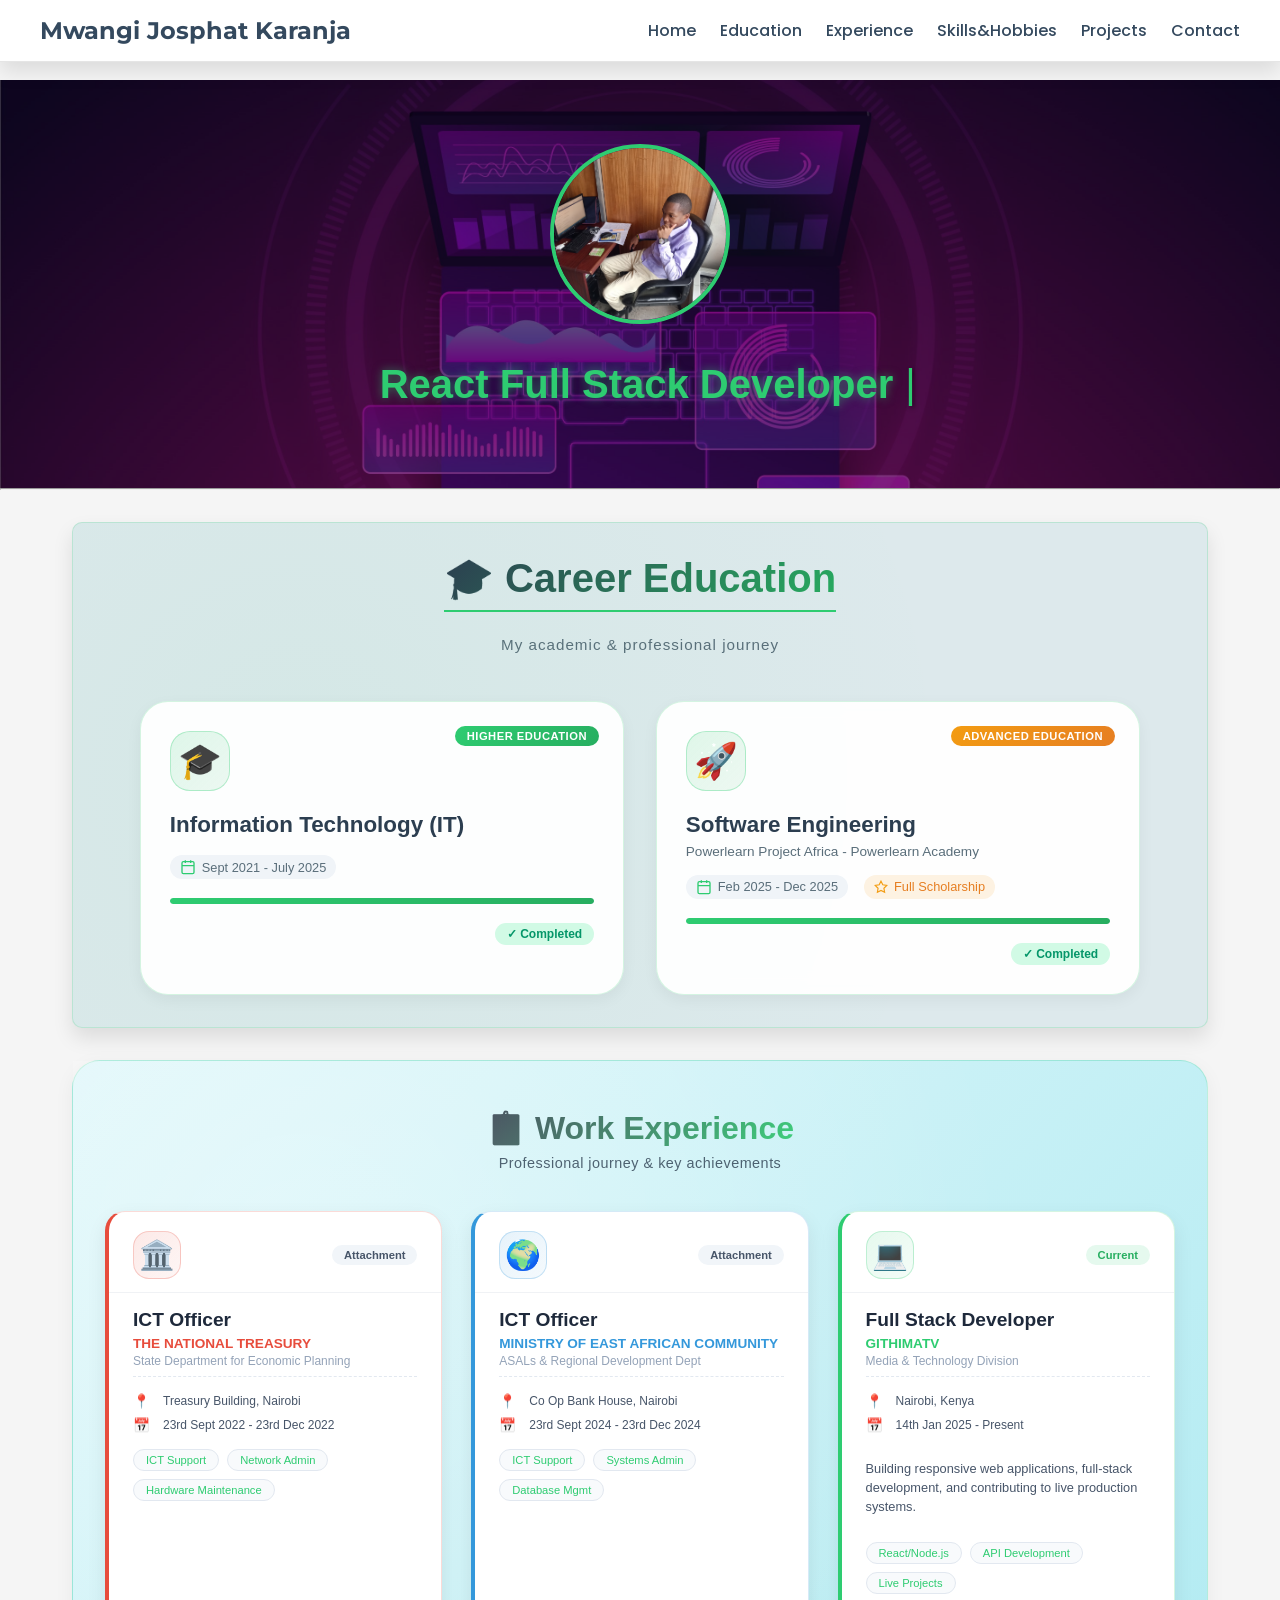
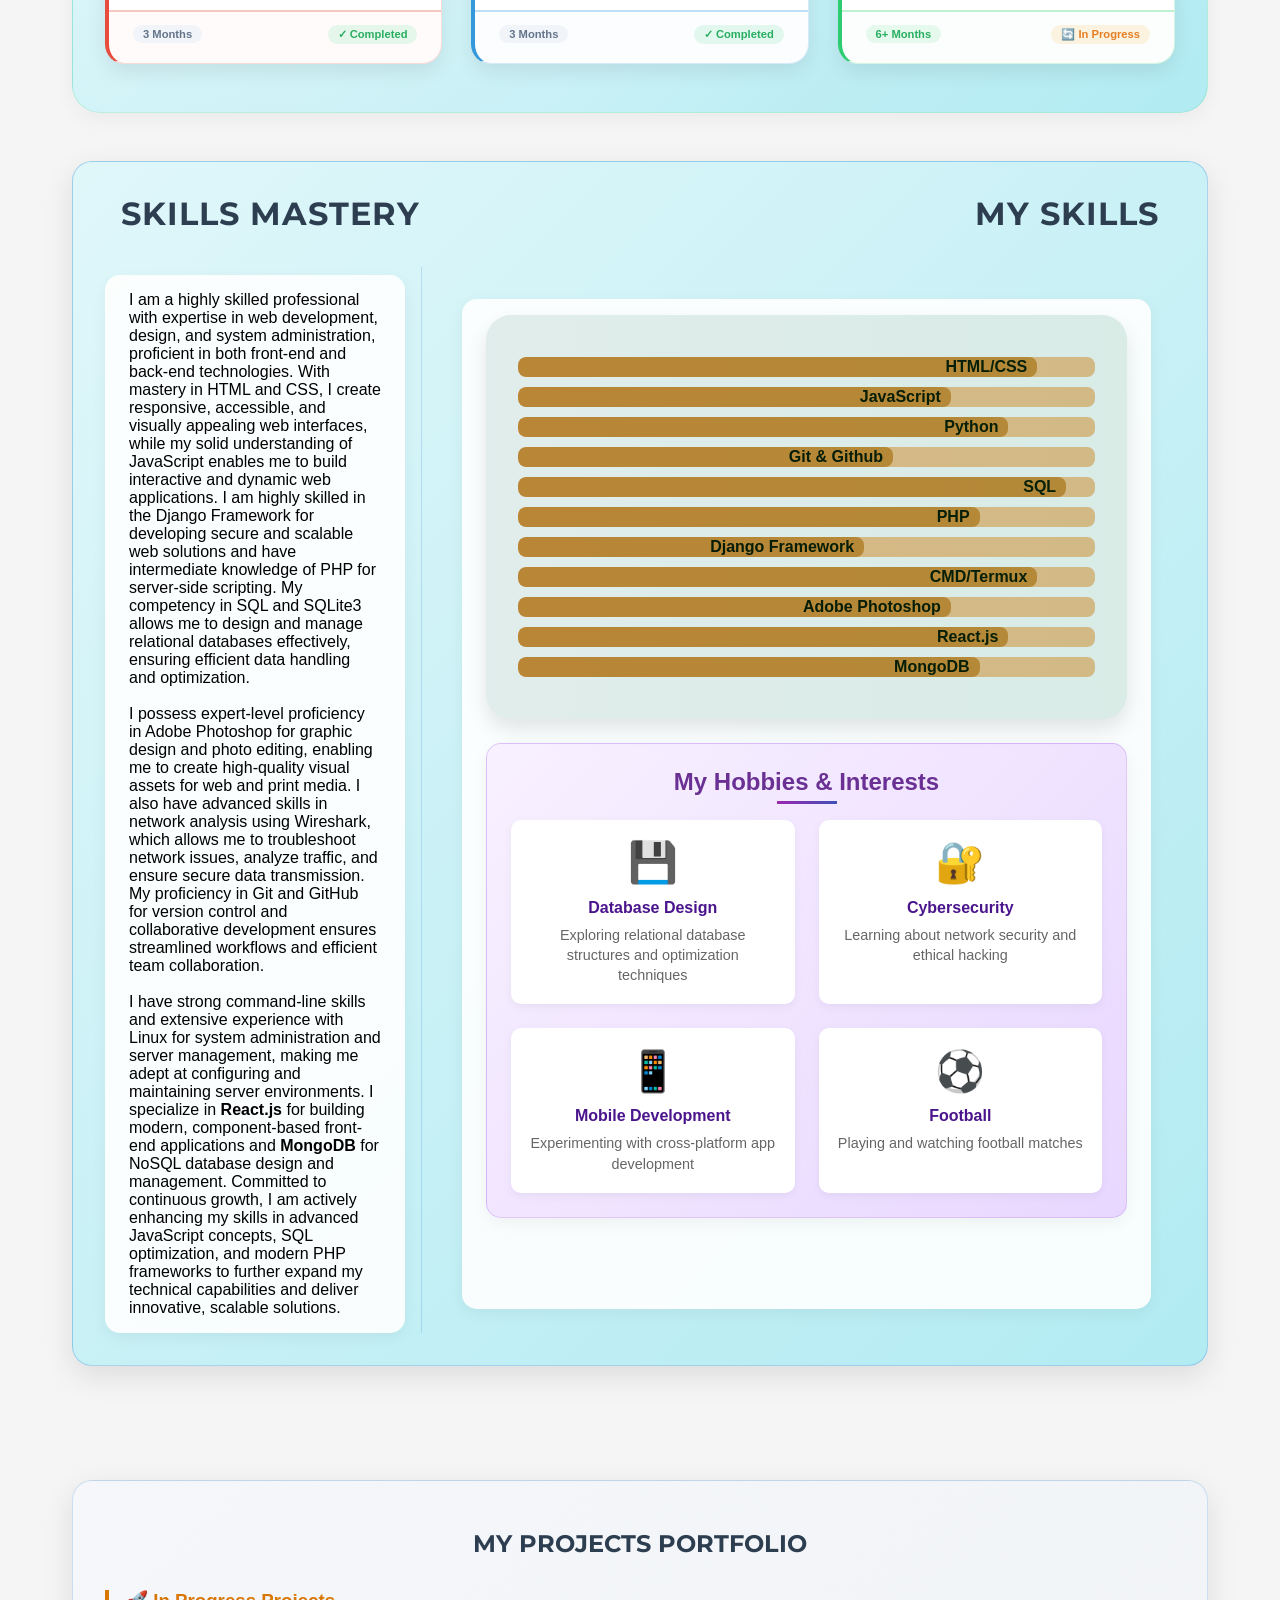
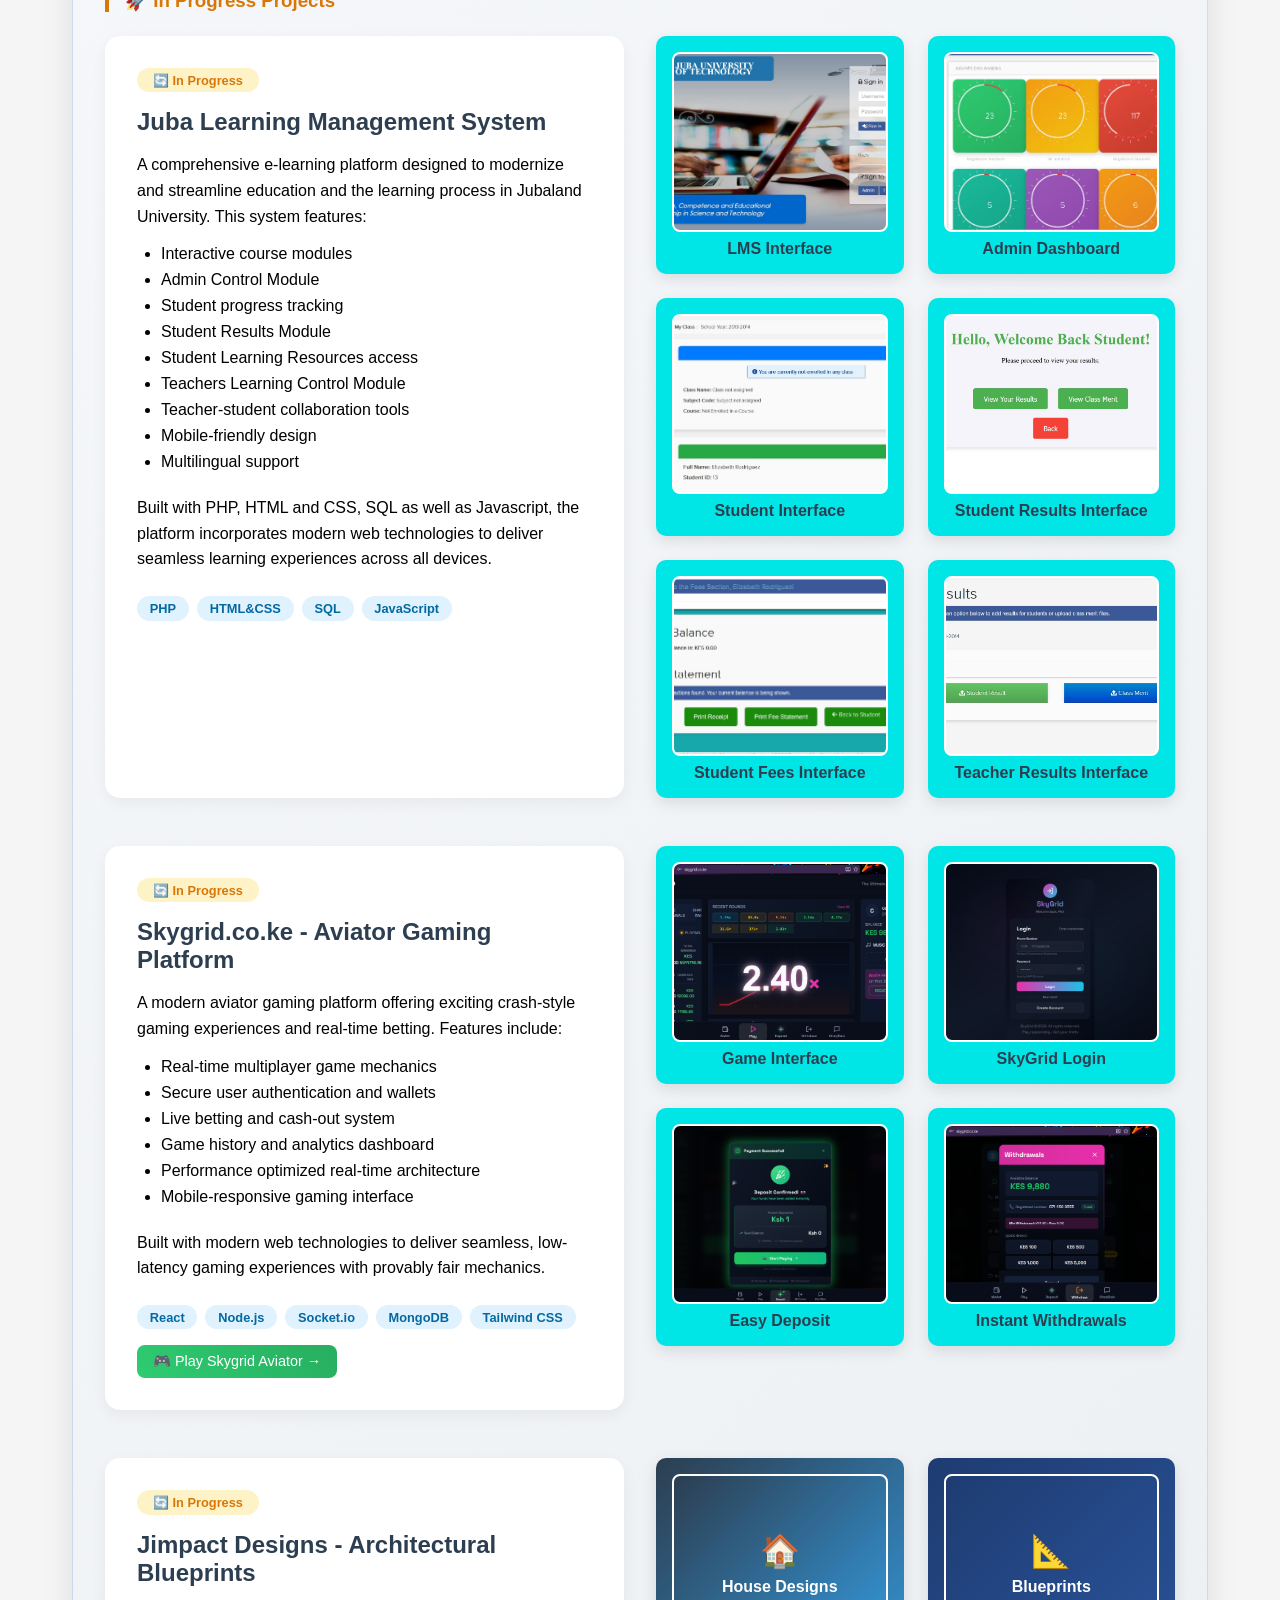
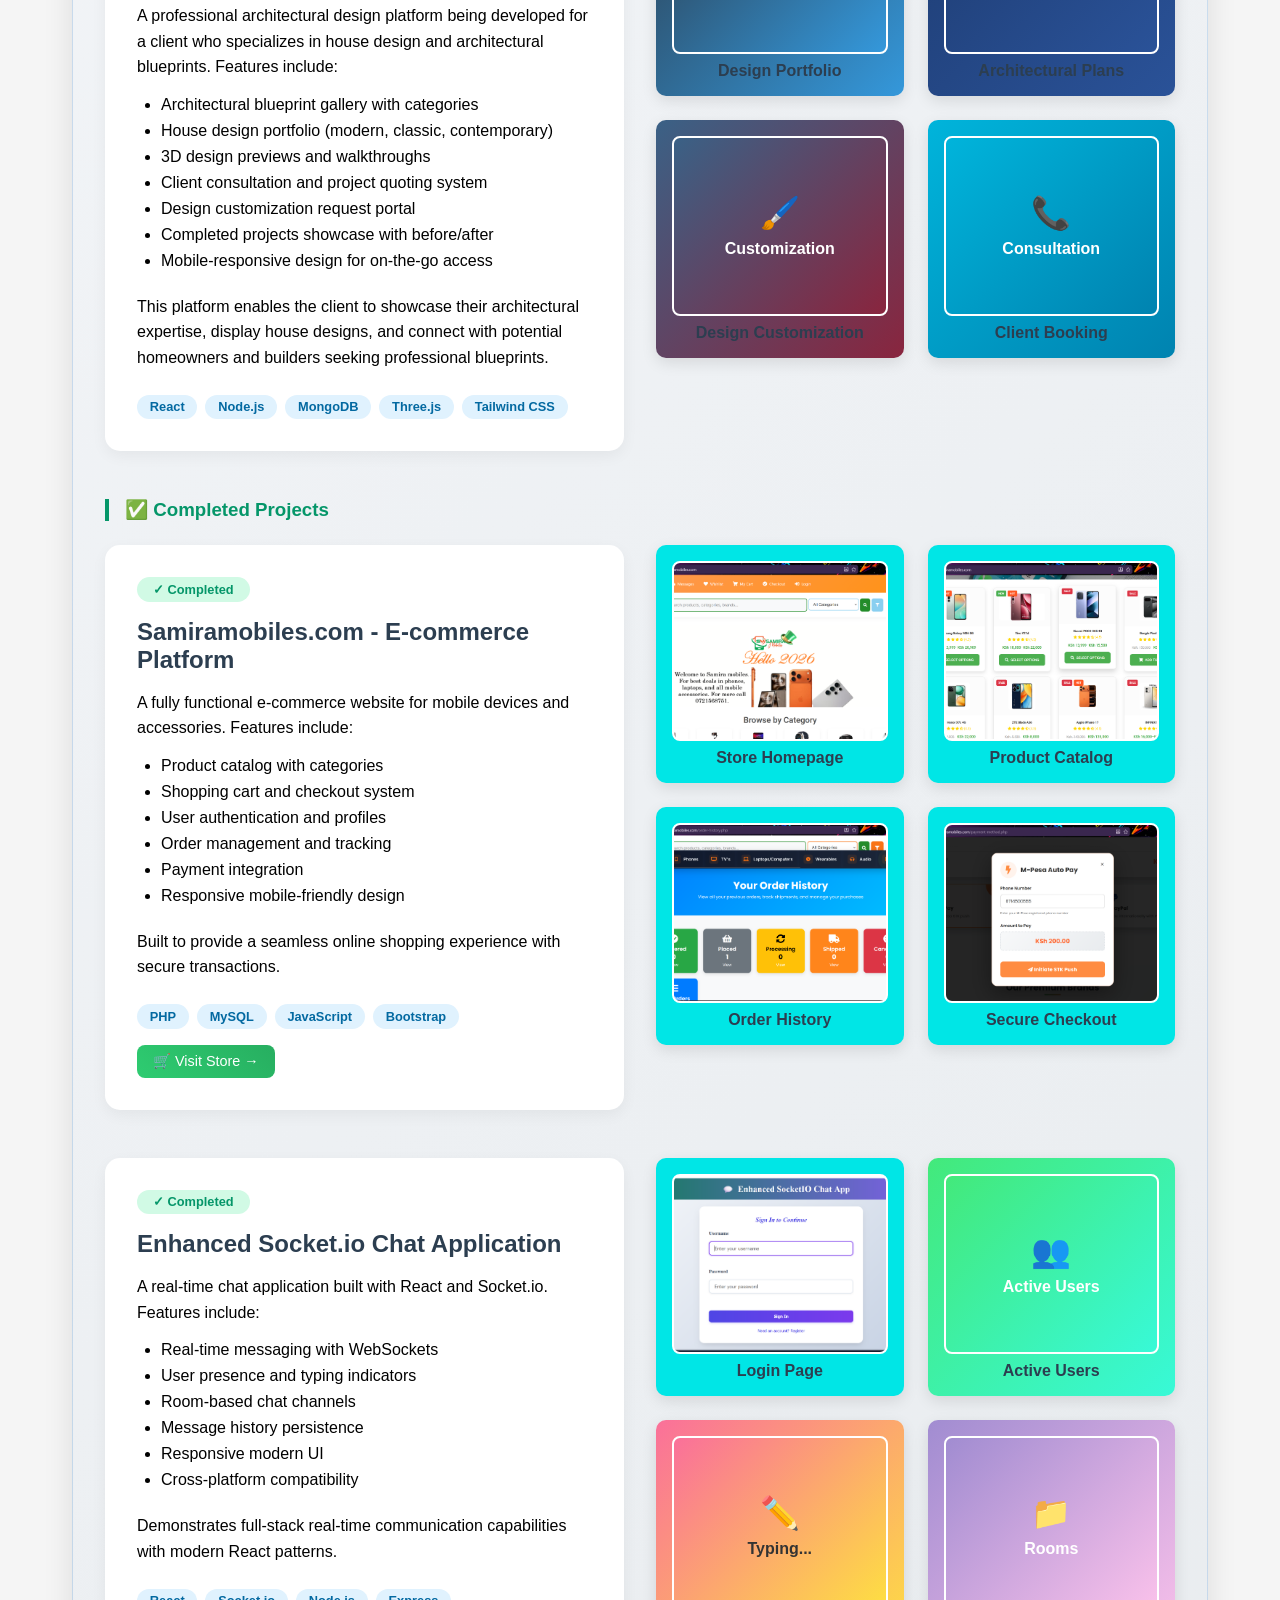
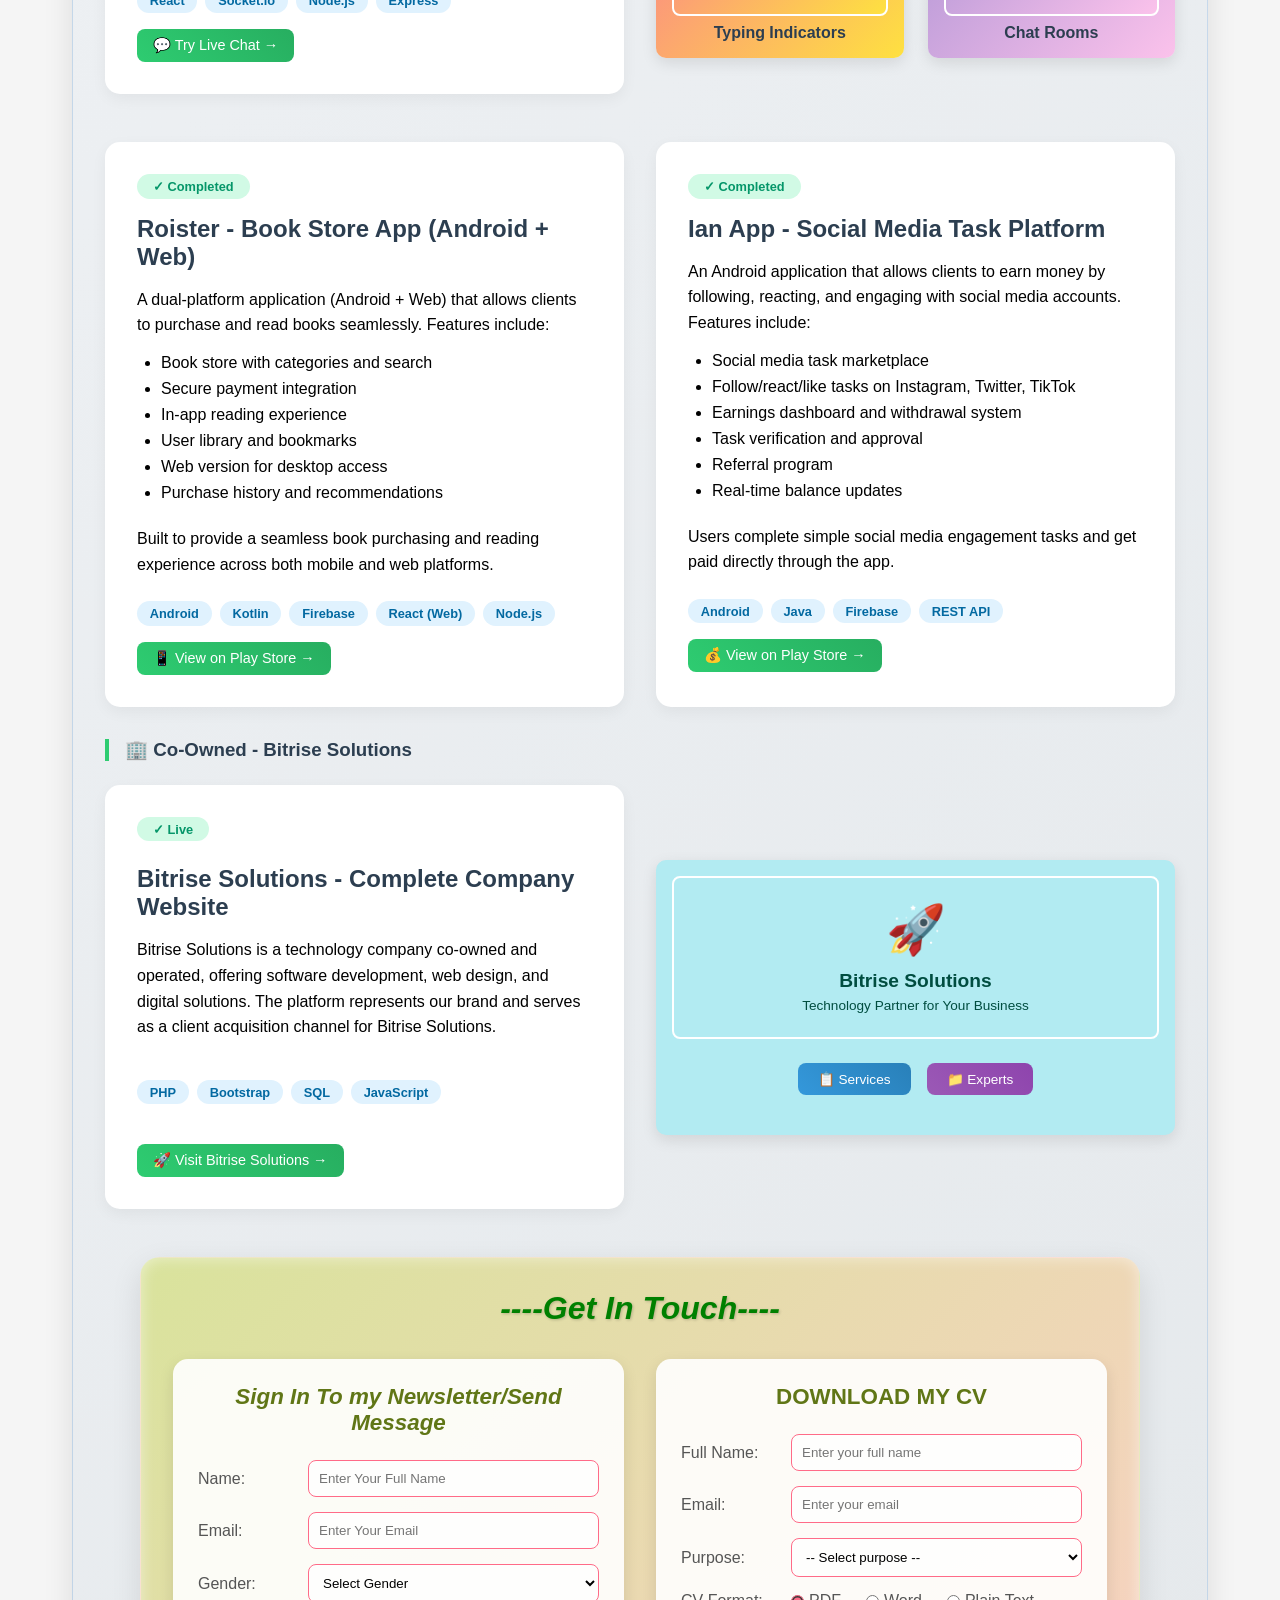
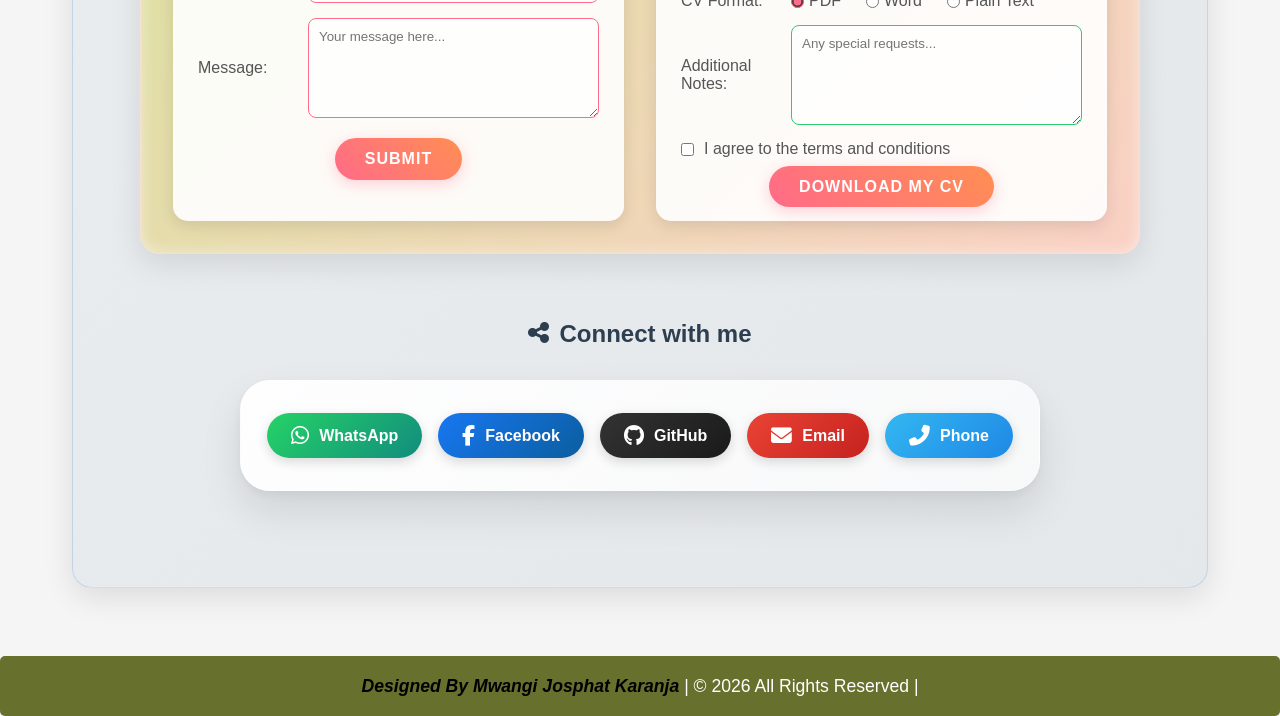
==== commit faa40967: "PortFolio Update" ====
--- a/index.html
+++ b/index.html
@@ -18,1470 +18,8 @@
     <link rel="icon" type="image/png" sizes="32x32" href="data:image/svg+xml,<svg xmlns='http://www.w3.org/2000/svg' viewBox='0 0 100 100'><text y='.9em' font-size='90'>👨‍💻</text></svg>">
     <link rel="shortcut icon" type="image/png" href="data:image/svg+xml,<svg xmlns='http://www.w3.org/2000/svg' viewBox='0 0 100 100'><text y='.9em' font-size='90'>👨‍💻</text></svg>">
 
-    <style>
-        /* CSS Variables for consistent theming */
-        :root {
-            --primary-color: #2ecc71;
-            --secondary-color: #34495e;
-            --light-bg: #ecf0f1;
-            --shadow: 0 10px 20px rgba(0,0,0,0.1);
-        }
-
-        /* Global reset and base styles */
-        * {
-            margin: 0;
-            padding: 0;
-            box-sizing: border-box;
-            font-family: 'Segoe UI', sans-serif;
-        }
-
-        /* Left column styling for skills section */
-        .column-left{
-            align-self: last baseline;
-            max-width: 690px;
-        }
-
-        /* Text styling */
-        .text{font-size: 19px;}
-
- /* Toast Notification Styles - With Better Visibility */
-    
-    .toast-notification {
-        position: fixed;
-        bottom: 20px;
-        right: 20px;
-        border-radius: 12px;
-        padding: 14px 20px;
-        min-width: 280px;
-        max-width: 350px;
-        z-index: 10000;
-        display: flex;
-        align-items: center;
-        gap: 12px;
-        box-shadow: 0 10px 30px rgba(0, 0, 0, 0.25);
-        transform: translateX(400px);
-        transition: transform 0.3s ease;
-        font-family: 'Segoe UI', sans-serif;
-    }
-    
-    .toast-notification.show {
-        transform: translateX(0);
-    }
-    
-    .toast-icon {
-        font-size: 24px;
-        min-width: 32px;
-        text-align: center;
-    }
-    
-    .toast-content {
-        flex: 1;
-    }
-    
-    .toast-title {
-        font-weight: bold;
-        margin-bottom: 4px;
-        font-size: 14px;
-    }
-    
-    .toast-message {
-        font-size: 12px;
-        opacity: 0.85;
-    }
-    
-    .toast-close {
-        cursor: pointer;
-        font-size: 18px;
-        opacity: 0.6;
-        transition: opacity 0.2s;
-        padding: 0 4px;
-        color: inherit;
-    }
-    
-    .toast-close:hover {
-        opacity: 1;
-    }
-    
-    /* Toast Type 1: Warning (Yellow/Orange) */
-    .toast-warning {
-        background: #fff7e7;
-        border-left: 4px solid #f39c12;
-        color: #7a5c00;
-    }
-    .toast-warning .toast-icon { color: #f39c12; }
-    .toast-warning .toast-title { color: #e67e22; }
-    
-    /* Toast Type 2: Error (Red) - For blocked actions */
-    .toast-error {
-        background: #fff5f5;
-        border-left: 4px solid #e74c3c;
-        color: #c0392b;
-    }
-    .toast-error .toast-icon { color: #e74c3c; }
-    .toast-error .toast-title { color: #c0392b; }
-    
-    /* Toast Type 3: Info (Blue) */
-    .toast-info {
-        background: #f0f8ff;
-        border-left: 4px solid #3498db;
-        color: #1a5276;
-    }
-    .toast-info .toast-icon { color: #3498db; }
-    .toast-info .toast-title { color: #2980b9; }
-    
-    /* Toast Type 4: Success (Green) - Optional */
-    .toast-success {
-        background: #f0fff4;
-        border-left: 4px solid #27ae60;
-        color: #1e6f3f;
-    }
-    .toast-success .toast-icon { color: #27ae60; }
-    .toast-success .toast-title { color: #1e6f3f; }
-    
-    @keyframes toastPulse {
-        0%, 100% { opacity: 1; }
-        50% { opacity: 0.8; }
-    }
-
-
- /* Modern Social Media Section Styles */
-    .social-master-modern {
-        background: linear-gradient(135deg, rgba(255,255,255,0.95), rgba(248,249,250,0.95));
-        backdrop-filter: blur(10px);
-        border-radius: 30px;
-        padding: 2rem 1.5rem;
-        margin: 2rem auto 3rem auto;
-        max-width: 800px;
-        box-shadow: 0 20px 40px rgba(0,0,0,0.1), 0 4px 12px rgba(0,0,0,0.05);
-        border: 1px solid rgba(255,255,255,0.3);
-        transition: all 0.3s ease;
-    }
-    
-    .social-master-modern:hover {
-        transform: translateY(-5px);
-        box-shadow: 0 25px 50px rgba(0,0,0,0.15);
-    }
-    
-    .social-container-modern {
-        display: flex;
-        flex-wrap: wrap;
-        gap: 1rem;
-        justify-content: center;
-        align-items: center;
-    }
-    
-    .social-btn-modern {
-        display: inline-flex;
-        align-items: center;
-        gap: 10px;
-        padding: 12px 24px;
-        border-radius: 50px;
-        text-decoration: none;
-        font-weight: 600;
-        font-size: 1rem;
-        transition: all 0.3s cubic-bezier(0.175, 0.885, 0.32, 1.275);
-        color: white;
-        box-shadow: 0 4px 12px rgba(0,0,0,0.15);
-        position: relative;
-        overflow: hidden;
-    }
-    
-    .social-btn-modern::before {
-        content: '';
-        position: absolute;
-        top: 0;
-        left: -100%;
-        width: 100%;
-        height: 100%;
-        background: rgba(255,255,255,0.2);
-        transition: left 0.3s ease;
-        z-index: 1;
-    }
-    
-    .social-btn-modern:hover::before {
-        left: 100%;
-    }
-    
-    .social-btn-modern:hover {
-        transform: translateY(-3px) scale(1.05);
-        box-shadow: 0 8px 20px rgba(0,0,0,0.25);
-    }
-    
-    .social-btn-modern i {
-        font-size: 1.3rem;
-        z-index: 2;
-    }
-    
-    .social-btn-modern span {
-        z-index: 2;
-    }
-    
-    /* Individual Button Colors */
-    .whatsapp-modern {
-        background: linear-gradient(135deg, #25D366, #128C7E);
-    }
-    
-    .facebook-modern {
-        background: linear-gradient(135deg, #1877F2, #0b5e9e);
-    }
-    
-    .github-modern {
-        background: linear-gradient(135deg, #333333, #1a1a1a);
-    }
-    
-    .email-modern {
-        background: linear-gradient(135deg, #EA4335, #c5221f);
-    }
-    
-    .phone-modern {
-        background: linear-gradient(135deg, #34B7F1, #1e88e5);
-    }
-    
-    /* Responsive Design */
-    @media (max-width: 768px) {
-        .social-container-modern {
-            gap: 0.8rem;
-        }
-        
-        .social-btn-modern {
-            padding: 10px 18px;
-            font-size: 0.85rem;
-        }
-        
-        .social-btn-modern i {
-            font-size: 1.1rem;
-        }
-    }
-    
-    @media (max-width: 550px) {
-        .social-container-modern {
-            flex-direction: column;
-            width: 100%;
-        }
-        
-        .social-btn-modern {
-            width: 100%;
-            justify-content: center;
-        }
-    }
-
-
-    /* Floating animation for profile image */
-    .floating-img {
-        animation: floatImage 3s ease-in-out infinite;
-    }
-    
-    @keyframes floatImage {
-        0% {
-            transform: translateY(0px);
-        }
-        50% {
-            transform: translateY(-10px);
-        }
-        100% {
-            transform: translateY(0px);
-        }
-    }
-    
-    /* Hero text container */
-    .hero-text-container {
-        position: relative;
-        z-index: 1;
-        margin-top: 1rem;
-    }
-    
-    /* Dynamic title styling */
-    .dynamic-title {
-        color: aliceblue;
-        font-size: 2rem;
-        font-weight: 600;
-        min-height: 80px;
-        display: flex;
-        justify-content: center;
-        align-items: center;
-        flex-wrap: wrap;
-        gap: 8px;
-    }
-    
-    /* Static prefix styling */
-    .static-prefix {
-        display: inline-block;
-    }
-    
-    /* Typed text styling */
-    .typed-text {
-        display: inline-block;
-        color: #2ecc71;
-        text-shadow: 0 0 10px rgba(46, 204, 113, 0.5);
-    }
-    
-    /* Blinking cursor */
-    .cursor-blink {
-        display: inline-block;
-        width: 3px;
-        margin-left: 4px;
-        animation: blink 0.7s infinite;
-        font-weight: 100;
-        color: #2ecc71;
-    }
-    
-    @keyframes blink {
-        0%, 100% { opacity: 1; }
-        50% { opacity: 0; }
-    }
-    
-    /* Responsive adjustments */
-    @media (max-width: 768px) {
-        .dynamic-title {
-            font-size: 1.3rem;
-            min-height: 60px;
-        }
-    }
-    
-    @media (max-width: 480px) {
-        .dynamic-title {
-            font-size: 1rem;
-            min-height: 50px;
-        }
-    }
-        /* Contact forms container styling */
-        .forms-master-container {
-            background: linear-gradient(135deg, #d9e39c 0%, #fad0c4 100%);
-            padding: 2rem;
-            border-radius: 20px;
-            box-shadow: 0 10px 30px rgba(0,0,0,0.1), 
-                        inset 0 0 15px rgba(255,255,255,0.5);
-            margin: 3rem auto;
-            max-width: 1000px;
-            transition: all 0.4s cubic-bezier(0.175, 0.885, 0.32, 1.275);
-            border: 1px solid rgba(255,255,255,0.3);
-        }
-
-        .forms-master-container:hover {
-            transform: scale(1.01);
-            box-shadow: 0 15px 40px rgba(0,0,0,0.15), 
-                       inset 0 0 20px rgba(255,255,255,0.6);
-        }
-
-        .forms-master-container h2 {
-            text-align: center;
-            color: #fff;
-            text-shadow: 1px 1px 3px rgba(0,0,0,0.2);
-            margin-bottom: 2rem;
-            font-size: 2rem;
-        }
-
-        .forms-inner-container {
-            display: flex;
-            flex-wrap: wrap;
-            gap: 2rem;
-            justify-content: center;
-        }
-
-        .form-body {
-            flex: 1;
-            min-width: 350px;
-            max-width: 500px;
-        }
-
-        .form-container {
-            background: rgba(255, 255, 255, 0.9);
-            padding: 25px;
-            border-radius: 15px;
-            box-shadow: 0 5px 15px rgba(0, 0, 0, 0.1);
-            transition: all 0.3s ease;
-            height: 100%;
-        }
-
-        .form-container:hover {
-            transform: translateY(-5px);
-            box-shadow: 0 8px 25px rgba(0, 0, 0, 0.15);
-        }
-
-        .form-container h4 {
-            color: #607616;
-            margin-bottom: 1.5rem;
-            text-align: center;
-            font-size: 1.4rem;
-        }
-
-        .form-group {
-            display: flex;
-            align-items: center;
-            margin-bottom: 15px;
-        }
-
-        label {
-            width: 100px;
-            text-align: left;
-            margin-right: 10px;
-            color: #555555;
-            font-weight: 500;
-        }
-
-        input[type="text"],
-        input[type="email"],
-        select,
-        textarea {
-            flex: 1;
-            padding: 10px;
-            border: 1px solid #ddd;
-            border-radius: 8px;
-            transition: all 0.3s;
-            background: rgba(255,255,255,0.8);
-        }
-
-        input[type="text"]:focus,
-        input[type="email"]:focus,
-        select:focus,
-        textarea:focus {
-            border-color: #ff6b88;
-            box-shadow: 0 0 0 3px rgba(255, 107, 136, 0.2);
-            outline: none;
-        }
-
-        textarea {
-            resize: vertical;
-            min-height: 100px;
-        }
-
-        .submit-button {
-            text-align: center;
-            margin-top: 20px;
-        }
-
-        input[type="submit"] {
-            padding: 12px 30px;
-            background: linear-gradient(45deg, #ff6b88, #ff8e53);
-            color: white;
-            border: none;
-            border-radius: 50px;
-            cursor: pointer;
-            font-weight: bold;
-            font-size: 1rem;
-            transition: all 0.4s cubic-bezier(0.175, 0.885, 0.32, 1.275);
-            box-shadow: 0 4px 15px rgba(255, 107, 136, 0.3);
-            text-transform: uppercase;
-            letter-spacing: 1px;
-        }
-
-        input[type="submit"]:hover {
-            transform: translateY(-3px) scale(1.05) rotate(2deg);
-            box-shadow: 0 8px 25px rgb(103, 112, 45);
-            background: linear-gradient(45deg, #21b016, #70cf77);
-        }
- 
-        .radio-group {
-            display: flex;
-            gap: 15px;
-            flex-wrap: wrap;
-        }
-
-        .radio-group label {
-            display: flex;
-            align-items: center;
-            width: auto;
-            cursor: pointer;
-        }
-
-        .radio-group input[type="radio"] {
-            margin-right: 5px;
-            accent-color: #ff6b88;
-        }
-
-        .checkbox-group {
-            display: flex;
-            align-items: center;
-            margin: 15px 0;
-        }
-
-        .checkbox-group input[type="checkbox"] {
-            margin-right: 10px;
-            accent-color: #ff6b88;
-        }
-
-        .checkbox-group label {
-            width: auto;
-            cursor: pointer;
-        }
-
-        @media (max-width: 768px) {
-            .forms-master-container {
-                padding: 1.5rem;
-            }
-            
-            .form-body {
-                min-width: 100%;
-            }
-            
-            .form-group {
-                flex-direction: column;
-                align-items: flex-start;
-            }
-            
-            label {
-                margin-bottom: 5px;
-                width: 100%;
-            }
-        }
-
-        body {
-            background-color: #f5f5f5;
-        }
-
-        .download-btn {
-            padding: 12px 30px;
-            background: linear-gradient(45deg, #ff6b88, #ff8e53);
-            color: white;
-            border: none;
-            border-radius: 50px;
-            text-decoration: none;
-            cursor: pointer;
-            font-weight: bold;
-            font-size: 1rem;
-            transition: all 0.4s cubic-bezier(0.175, 0.885, 0.32, 1.275);
-            box-shadow: 0 4px 15px rgba(255, 107, 136, 0.3);
-            text-transform: uppercase;
-            letter-spacing: 1px;
-            width: 100%;
-        }
-
-        .download-btn:hover {
-            transform: translateY(-3px) scale(1.05) rotate(2deg);
-            box-shadow: 0 8px 25px rgb(103, 112, 45);
-            background: linear-gradient(45deg, #21b016, #70cf77);
-        }
-
-        .navbar {
-            background: rgba(255, 255, 255, 0.95);
-            backdrop-filter: blur(10px);
-            padding: 1rem 2rem;
-            position: fixed;
-            width: 100%;
-            top: 0;
-            z-index: 1000;
-            box-shadow: var(--shadow);
-            border-bottom: 1px solid rgba(0,0,0,0.1);
-        }
-
-        .nav-content {
-            max-width: 1200px;
-            margin: 0 auto;
-            display: flex;
-            justify-content: space-between;
-            align-items: center;
-        }
-
-        .logo {
-            font-weight: 700;
-            color: var(--secondary-color);
-            font-size: 1.5rem;
-            font-family: 'Montserrat', sans-serif;
-        }
-
-        .toggle-btn {
-            display: none;
-            font-size: 1.5rem;
-            color: var(--secondary-color);
-            background: none;
-            border: none;
-            cursor: pointer;
-            padding: 0.5rem;
-        }
-
-        .nav-links {
-            list-style: none;
-            display: flex;
-            gap: 1.5rem;
-        }
-
-        .nav-links li {
-            margin: 0;
-        }
-
-        .nav-links a {
-            text-decoration: none;
-            color: var(--secondary-color);
-            font-size: 1rem;
-            font-weight: 500;
-            position: relative;
-            padding: 0.5rem 0;
-            transition: all 0.3s ease;
-            font-family: 'Poppins', sans-serif;
-        }
-
-        .nav-links a:hover {
-            color: rgb(57, 8, 94);
-            font-weight: bolder;
-            transform: translateY(-2px);
-        }
-
-        .nav-links a::before {
-            content: '';
-            position: absolute;
-            width: 100%;
-            height: 2px;
-            bottom: 0;
-            left: 0;
-            background-color: var(--primary-color);
-            transform: scaleX(0);
-            transform-origin: right;
-            transition: transform 0.3s ease;
-        }
-
-        .nav-links a:hover::before {
-            transform: scaleX(1);
-            transform-origin: left;
-        }
-
-        .hero {
-            margin-top: 80px;
-            padding: 4rem 2rem;
-            text-align: center;
-            background-image: url('resources/images/karanjam.jpg');
-            background-size: cover;
-            background-position: center;
-            color: var(--light-text);
-            position: relative;
-        }
-
-        .hero::before {
-            content: '';
-            position: absolute;
-            top: 0;
-            left: 0;
-            width: 100%;
-            height: 100%;
-            background: rgba(0,0,0,0.5);
-        }
-
-        .hero h1 {
-            position: relative;
-            font-size: 2.5rem;
-            margin-top: 1rem;
-            text-shadow: 2px 2px 4px rgba(0,0,0,0.5);
-        }
-
-        .profile-img {
-            width: 180px;
-            height: 180px;
-            border-radius: 50%;
-            border: 4px solid var(--primary-color);
-            object-fit: cover;
-            transition: all 0.3s ease;
-            position: relative;
-            z-index: 1;
-        }
-
-        .profile-img:hover {
-            transform: scale(1.05);
-            box-shadow: 0 0 20px rgba(46, 204, 113, 0.6);
-        }
-
-        .main-content {
-            max-width: 1200px;
-            margin: 2rem auto;
-            padding: 0 2rem;
-        }
-
-        .card {
-            background: rgb(230, 238, 239);
-            padding: 2rem;
-            border-radius: 25px;
-            box-shadow: var(--shadow);
-            transition: transform 0.3s ease, box-shadow 0.3s ease;
-            position: relative;
-            overflow: hidden;
-        }
-
-        .card::after {
-            content: '';
-            position: absolute;
-            bottom: -50%;
-            left: -50%;
-            width: 200%;
-            height: 200%;
-            background: linear-gradient(45deg, transparent, rgba(46, 204, 113, 0.1));
-            transform: rotate(45deg);
-            transition: all 0.5s ease;
-        }
-
-        .card:hover {
-            transform: translateY(-10px);
-            box-shadow: 0 15px 30px rgba(0,0,0,0.15);
-        }
-
-        .card:hover::after {
-            bottom: -30%;
-            left: -30%;
-        }
-
-        .education .card-header {
-            border-left: 4px solid var(--primary);
-            padding-left: 1rem;
-        }
-
-        .experience .card-header {
-            border-left: 4px solid rgb(134, 121, 218);
-            padding-left: 1rem;
-        }
-
-        .education {
-            border-left: 4px solid var(--primary-color);
-            border-radius: 5px;
-        }
-
-        .experience {
-            border-left: 4px solid #7ca9dd;
-            border-radius: 5px;
-        }
-
-        .skill-container {
-            background:burlywood; 
-            border-radius: 8px;
-            margin: 10px 0;
-            height: 20px; 
-            position: relative;
-            overflow: hidden;
-        }
-
-        .skill-bar {
-            background:  #bd8434;
-            color: rgb(3, 19, 1);
-            height: 100%;  
-            border-radius: 8px;
-            transition: width 1s ease;
-            position: relative;
-            min-width: fit-content;
-        }
-
-        .skill-bar::after {
-            content: attr(data-skill);
-            position: absolute;
-            right: 10px;  
-            top: 50%;
-            transform: translateY(-50%);
-            font-weight: bold;
-            white-space: nowrap;
-        }
-
-        .skills-master-container {
-            background: linear-gradient(135deg, #e0f7fa 0%, #b2ebf2 100%);
-            padding: 2rem;
-            border-radius: 20px;
-            box-shadow: 0 10px 30px rgba(0,0,0,0.1);
-            margin: 3rem auto;
-            max-width: 1200px;
-            border: 1px solid rgba(46, 125, 204, 0.3);
-            position: relative;
-            overflow: hidden;
-        }
-
-        .skills-header {
-            display: flex;
-            justify-content: space-between;
-            margin-bottom: 1.5rem;
-            padding: 0 1rem;
-        }
-
-        .skills-title {
-            font-family: 'Montserrat', sans-serif;
-            font-size: 2rem;
-            font-weight: 700;
-            color: #2c3e50;
-            text-transform: uppercase;
-            letter-spacing: 1px;
-            position: relative;
-            padding-bottom: 10px;
-            margin: 0;
-            flex: 1;
-            text-align: center;
-        }
-
-        .skills-title:first-child {
-            text-align: left;
-        }
-
-        .skills-title:last-child {
-            text-align: right;
-        }
-
-        .skills-title::after {
-            content: '';
-            position: absolute;
-            bottom: 0;
-            left: 0;
-            width: 100%;
-            height: 3px;
-            background: linear-gradient(90deg, #3498db, #2ecc71);
-            transform: scaleX(0);
-            transform-origin: left;
-            transition: transform 0.3s ease;
-        }
-
-        .skills-title:hover::after {
-            transform: scaleX(1);
-        }
-
-        .skills-inner-container {
-            display: flex;
-            flex-wrap: wrap;
-            gap: 0;
-            min-height: 400px;
-        }
-
-        .column-right {
-            flex: 1;
-            min-width: 300px;
-            padding: 1.5rem;
-            position: relative;
-            display: flex;
-            flex-direction: column;
-        }
-
-        .column-left {
-            flex: 1;
-            align-self: top;
-            min-width: 300px;
-            max-width: 300px;
-            padding-top: 0;
-            position: relative;
-            display: flex;
-            flex-direction: column;
-        }
-
-        .skills-content {
-            background: rgba(255, 255, 255, 0.9);
-            border-radius: 15px;
-            padding: 1rem 1.5rem;
-            height: 100%;
-            box-shadow: 0 5px 15px rgba(0,0,0,0.05);
-            transition: all 0.3s ease;
-            margin-top: 0.5rem;
-        }
-
-        .skills-content:hover {
-            transform: translateY(-5px);
-            box-shadow: 0 10px 25px rgba(0,0,0,0.1);
-        }
-
-        .divider {
-            width: 1px;
-            background: rgba(46, 125, 204, 0.2);
-            margin: 0 1rem;
-            position: relative;
-        }
-
-        .divider::before {
-            content: '';
-            position: absolute;
-            top: 0;
-            left: 0;
-            width: 100%;
-            height: 100%;
-            background: linear-gradient(to bottom, transparent, rgba(46, 125, 204, 0.5), transparent);
-            opacity: 0;
-            transition: opacity 0.3s ease;
-        }
-
-        .skills-inner-container:hover .divider::before {
-            opacity: 1;
-        }
-
-        .hobbies-container {
-            background: linear-gradient(135deg, #f8f1ff 0%, #e8d7ff 100%);
-            padding: 1.5rem;
-            border-radius: 15px;
-            margin-top: 1.5rem;
-            box-shadow: 0 5px 15px rgba(0,0,0,0.05);
-            border: 1px solid rgba(138, 43, 226, 0.2);
-        }
-
-        .hobbies-container h3 {
-            color: #6a3093;
-            text-align: center;
-            margin-bottom: 1.5rem;
-            font-size: 1.5rem;
-            position: relative;
-        }
-
-        .hobbies-container h3::after {
-            content: '';
-            position: absolute;
-            bottom: -8px;
-            left: 50%;
-            transform: translateX(-50%);
-            width: 60px;
-            height: 3px;
-            background: linear-gradient(90deg, #9c27b0, #3f51b5);
-        }
-
-        .hobbies-grid {
-            display: grid;
-            grid-template-columns: repeat(2, 1fr);
-            gap: 1.5rem;
-        }
-
-        .hobby-item {
-            background: white;
-            padding: 1.2rem;
-            border-radius: 10px;
-            text-align: center;
-            transition: all 0.3s ease;
-            box-shadow: 0 3px 10px rgba(0,0,0,0.05);
-        }
-
-        .hobby-item:hover {
-            transform: translateY(-5px);
-            box-shadow: 0 8px 20px rgba(138, 43, 226, 0.15);
-        }
-
-        .hobby-icon {
-            font-size: 2.5rem;
-            margin-bottom: 0.8rem;
-            color: #6a3093;
-        }
-
-        .hobby-item h4 {
-            color: #4a148c;
-            margin-bottom: 0.5rem;
-        }
-
-        .hobby-item p {
-            color: #666;
-            font-size: 0.9rem;
-            line-height: 1.4;
-        }
-
-        @media (max-width: 768px) {
-            .hobbies-grid {
-                grid-template-columns: 1fr;
-            }
-        }
-
-        @media (max-width: 768px) {
-            .skills-header {
-                flex-direction: column;
-            }
-            
-            .skills-title {
-                text-align: center !important;
-                margin-bottom: 1rem;
-            }
-            
-            .skills-inner-container {
-                flex-direction: column;
-                min-height: auto;
-            }
-            
-            .divider {
-                width: 100%;
-                height: 1px;
-                margin: 1rem 0;
-            }
-            
-            .column-left, .column-right {
-                width: 100%;
-            }
-        }
-
-        input:invalid, select:invalid, textarea:invalid {
-            border-color: #ff6b88;
-        }
-
-        input:valid, select:valid, textarea:valid {
-            border-color: #2ecc71;
-        }
-
-        .social-master {
-            background: linear-gradient(135deg, rgba(255,255,255,0.1), rgba(255,255,255,0.05));
-            backdrop-filter: blur(10px);
-            border-radius: 20px;
-            padding: 2rem;
-            margin: 3rem auto;
-            max-width: 800px;
-            box-shadow: 0 8px 32px rgba(0,0,0,0.1);
-            border: 1px solid rgba(255,255,255,0.1);
-        }
-
-        .social-container {
-            display: grid;
-            grid-template-columns: repeat(auto-fit, minmax(120px, 1fr));
-            gap: 1.5rem;
-            justify-items: center;
-        }
-
-        .social-btn {
-            padding: 12px 25px;
-            border: none;
-            border-radius: 50px;
-            font-weight: 600;
-            transition: all 0.4s cubic-bezier(0.175, 0.885, 0.32, 1.275);
-            cursor: pointer;
-            text-decoration: none;
-            color: white;
-            display: flex;
-            align-items: center;
-            gap: 8px;
-            position: relative;
-            overflow: hidden;
-        }
-
-        .social-btn::before {
-            content: '';
-            position: absolute;
-            top: 0;
-            left: -100%;
-            width: 100%;
-            height: 100%;
-            background: #fff8e1;
-        }
-
-        .social-btn:hover::before {
-            left: 100%;
-        }
-
-        .social-btn:hover {
-            transform: translateY(-3px) scale(1.05);
-            box-shadow: 0 10px 20px rgba(0,0,0,0.2);
-        }
-
-        .whatsapp { background: #25D366; }
-        .facebook { background: #3b5998; }
-        .discord { background: #5865F2; }
-        .instagram { background: #E1306C; }
-        .linkedin { background: #1DA1F2; }
-        .github { background: #333; }
-        .x { background: #000; }
-        .telegram {background :blueviolet}
-        .email{background :rgb(13, 130, 30)}
-        .phone{background :rgb(143, 115, 168)}
-        .youtube{background :rgb(197, 31, 13)}
-
-        /* Enhanced Projects Section */
-        .projects-master-container {
-            background: linear-gradient(135deg, #f5f7fa 0%, #e4e8eb 100%);
-            padding: 3rem 2rem;
-            border-radius: 20px;
-            box-shadow: 0 10px 30px rgba(0,0,0,0.1);
-            margin: 3rem auto;
-            max-width: 1200px;
-            border: 1px solid rgba(46, 125, 204, 0.2);
-        }
-
-        .projects-inner-container {
-            display: flex;
-            gap: 2rem;
-        }
-
-        .project-description {
-            flex: 1;
-            min-width: 300px;
-        }
-
-        .project-screenshots {
-            flex: 1;
-            min-width: 300px;
-        }
-
-        .project-card {
-            background: white;
-            padding: 2rem;
-            border-radius: 15px;
-            box-shadow: 0 5px 15px rgba(0,0,0,0.05);
-            height: 100%;
-        }
-
-        .project-card h3 {
-            color: #2c3e50;
-            margin-bottom: 1rem;
-            font-size: 1.5rem;
-        }
-
-        .project-card p {
-            margin-bottom: 1rem;
-            line-height: 1.6;
-        }
-
-        .project-card ul {
-            margin-bottom: 1.5rem;
-            padding-left: 1.5rem;
-        }
-
-        .project-card li {
-            margin-bottom: 0.5rem;
-        }
-
-        .status-badge {
-            display: inline-block;
-            padding: 0.3rem 1rem;
-            border-radius: 20px;
-            font-size: 0.8rem;
-            font-weight: bold;
-            margin-bottom: 1rem;
-        }
-
-        .status-in-progress {
-            background: #fef3c7;
-            color: #d97706;
-        }
-
-        .status-completed {
-            background: #d1fae5;
-            color: #059669;
-        }
-
-        .demo-link {
-            display: inline-block;
-            margin-top: 1rem;
-            padding: 0.5rem 1rem;
-            background: linear-gradient(45deg, #2ecc71, #27ae60);
-            color: white;
-            text-decoration: none;
-            border-radius: 8px;
-            font-size: 0.9rem;
-            transition: all 0.3s ease;
-        }
-
-        .demo-link:hover {
-            transform: translateY(-2px);
-            box-shadow: 0 4px 12px rgba(46, 204, 113, 0.3);
-        }
-
-        .tech-stack {
-            margin-top: 1.5rem;
-            display: flex;
-            flex-wrap: wrap;
-            gap: 0.5rem;
-        }
-
-        .tech-tag {
-            background: #e0f2fe;
-            color: #0369a1;
-            padding: 0.3rem 0.8rem;
-            border-radius: 20px;
-            font-size: 0.8rem;
-            font-weight: 600;
-        }
-
-        .screenshot-grid {
-            display: grid;
-            grid-template-columns: repeat(2, 1fr);
-            gap: 1.5rem;
-        }
-
-        .screenshot-card {
-            background: #00e6e6;
-            padding: 1rem;
-            border-radius: 10px;
-            box-shadow: 0 5px 15px rgba(0,0,0,0.1);
-            transition: all 0.3s ease;
-            cursor: pointer;
-        }
-
-        .screenshot-card:hover {
-            transform: translateY(-5px);
-            box-shadow: 0 8px 25px rgba(0, 230, 230, 0.3);
-            background: #00d1d1;
-        }
-
-        .screenshot-img {
-            height: 180px;
-            background-size: cover;
-            background-position: center;
-            border-radius: 8px;
-            margin-bottom: 0.5rem;
-            border: 2px solid white;
-            transition: transform 0.3s ease;
-        }
-
-        .screenshot-card p {
-            text-align: center;
-            font-weight: 600;
-            color: #2c3e50;
-        }
-
-        @media (max-width: 768px) {
-            .projects-inner-container {
-                flex-direction: column;
-            }
-            
-            .screenshot-grid {
-                grid-template-columns: 1fr;
-            }
-        }
-
-        footer {
-            background:rgb(103, 112, 45);
-            color: white;
-            justify-content: center;
-            border-radius: 5px;
-            text-align: center;
-            padding:  10px 1px 1px 1px;
-            margin-top: 2rem;
-            margin-right:20px ;
-            margin-left: 0px;
-            margin-bottom: 0.5rem;
-            position: absolute;
-            width: 100%;
-            left :0%;
-            height: 60px; 
-        }
-
-        footer p {
-            color: #fff;
-            text-align: center;
-            font-size: 1.1em;   
-        }
-
-        footer p a {
-            text-decoration: none;
-            color: black;
-            font-weight: bolder;
-            font-style:italic ;
-            font-size: 1em;
-            transition: 0.5s ease-in-out;
-        }
-
-        footer p a:hover {
-            text-decoration: underline;
-            color: rgb(46, 12, 100);
-            font-size: 1.2em;
-        }
-
-        .master-container {
-            background: #dde9ec;
-            padding: 2rem;
-            border-radius: 10px;
-            box-shadow: var(--shadow);
-            margin-bottom: 2rem;
-            width: 100%;
-            position: relative;
-        }
-
-        .master-container:last-child {
-            margin-bottom: 0;
-        }
-
-        .master-container h2 {
-            margin-bottom: 1.5rem;
-            color: var(--secondary-color);
-            border-bottom: 2px solid var(--primary-color);
-            padding-bottom: 0.5rem;
-        }
-
-        .education-container {
-            display: grid;
-            grid-template-columns: repeat(auto-fit, minmax(300px, 1fr));
-            gap: 2rem;
-        }
-
-        .education-row {
-            display: grid;
-            grid-template-columns: repeat(auto-fit, minmax(300px, 1fr));
-            gap: 2rem;
-            margin-bottom: 2rem;
-        }
-
-        .experience-container {
-            display: grid;
-            grid-template-columns: repeat(auto-fit, minmax(300px, 1fr));
-            gap: 2rem;
-        }
-
-        .education-title {
-            grid-column: 1 / -1;
-            font-size: 1.2rem;
-            color: var(--secondary-color);
-            margin-bottom: 0.5rem;
-            padding-left: 0.5rem;
-            border-left: 4px solid var(--primary-color);
-        }
-
-        .treasury-btn, .eac-btn {
-            position: relative;
-            padding: 12px 24px;
-            background-color: #bd8434;
-            color: white;
-            font-weight: bold;
-            border: none;
-            border-left: 8px solid #cc0000;
-            border-right: 2px solid #cc0000;
-            border-radius: 20px;
-            cursor: pointer;
-            transform-origin: left center;
-            transition: all 0.3s ease;
-            font-size: 16px;
-            box-shadow: 2px 2px 5px rgba(0,0,0,0.2);
-        }
-
-        .treasury-btn:hover, .eac-btn:hover {
-            background-color: #00aa00;
-            transform: rotate(-5deg) translateY(-5px);
-            box-shadow: 4px 4px 8px rgba(0,0,0,0.3);
-        }
-
-        .modal {
-            display: none;
-            position: fixed;
-            z-index: 2000;
-            left: 0;
-            top: 0;
-            width: 100%;
-            height: 100%;
-            background-color: rgba(0,0,0,0.9);
-            overflow: auto;
-            animation: fadeIn 0.3s;
-        }
-
-        @keyframes fadeIn {
-            from {opacity: 0;}
-            to {opacity: 1;}
-        }
-
-        .modal-content {
-            display: block;
-            margin: 5% auto;
-            max-width: 90%;
-            max-height: 80%;
-            border: 3px solid white;
-            border-radius: 5px;
-            animation: zoomIn 0.3s;
-        }
-
-        @keyframes zoomIn {
-            from {transform: scale(0.9);}
-            to {transform: scale(1);}
-        }
-
-        .close-btn {
-            position: absolute;
-            top: 20px;
-            right: 35px;
-            color: white;
-            font-size: 40px;
-            font-weight: bold;
-            transition: 0.3s;
-            cursor: pointer;
-        }
-
-        .close-btn:hover {
-            color: var(--primary-color);
-            transform: rotate(90deg);
-        }
-
-        @media (max-width: 768px) {
-            .toggle-btn {
-                display: block;
-            }
-
-            .nav-links {
-                display: none;
-                width: 100%;
-                text-align: center;
-                padding: 1rem 0;
-            }
-
-            .nav-links.active {
-                display: flex;
-                flex-direction: column;
-            }
-
-            .education-container,
-            .experience-container,
-            .education-row {
-                grid-template-columns: 1fr;
-            }
-        }
-
-        @media (max-width: 1024px) {
-            .main-content, 
-            .skills-master-container,
-            .projects-master-container,
-            .forms-master-container {
-                padding: 1.5rem;
-            }
-            
-            .skills-inner-container,
-            .projects-inner-container {
-                gap: 1.5rem;
-            }
-            
-            .profile-img {
-                width: 150px;
-                height: 150px;
-            }
-            
-            .hero h1 {
-                font-size: 2rem;
-            }
-        }
-
-        @media (max-width: 768px) {
-            .nav-content {
-                padding: 0.5rem 1rem;
-            }
-            
-            .logo {
-                font-size: 1.2rem;
-            }
-            
-            .hero {
-                margin-top: 60px;
-                padding: 2rem 1rem;
-            }
-            
-            .main-content {
-                padding: 0 1rem;
-            }
-            
-            .card {
-                padding: 1.5rem;
-            }
-            
-            .social-container {
-                grid-template-columns: repeat(2, 1fr);
-            }
-            
-            footer {
-                padding: 10px;
-                height: auto;
-            }
-            
-            footer p {
-                font-size: 0.9em;
-            }
-        }
-
-        @media (max-width: 480px) {
-            .navbar {
-                padding: 0.5rem;
-            }
-            
-            .hero h1 {
-                font-size: 1.5rem;
-            }
-            
-            .profile-img {
-                width: 120px;
-                height: 120px;
-            }
-            
-            .card {
-                padding: 1rem;
-                border-radius: 15px;
-            }
-            
-            .social-container {
-                grid-template-columns: 1fr;
-            }
-            
-            .social-btn {
-                width: 100%;
-                justify-content: center;
-            }
-        }
-    </style>
+    <!-- External CSS import -->
+    <link rel="stylesheet" href="sanchez.css">
 </head>
 <body>
     
@@ -1523,107 +61,185 @@
     <!-- Main content container -->
     <div class="main-content">
        
-        <!-- Education section -->
-        <div class="master-container" id="education">
-            <h2>Education</h2>
-            
-            <div class="education-title">Higher Education</div>
-            <div class="education-row">
-                <section class="education card">
-                    <div class="card-header">
-                        <h3>College Education</h3>
-                    </div>
-                    <div class="education-item">
-                        <h3>Diploma in Information Communication Technology</h3>
-                        <p>Borabu Technical Training Institute</p>
-                        <p class="date"> Sept 2021 - July 2025</p>
-                    </div>
-                </section>
-                
-                <section class="education card">
-                    <div class="card-header">
-                        <h3>Advanced Education</h3>
-                    </div>
-                    <div class="education-item">
-                        <h3>Sponsored/Scholarship Education - Software Engineering</h3>
-                        <p>Powerlearn Project Africa - Powerlearn Academy</p>
-                        <p class="date">March 2025 & Dec 2025</p>
-                    </div>
-                </section>
-            </div>
-            
-            <div class="education-title">Basic Education</div>
-            <div class="education-row">
-                <section class="education card">
-                    <div class="card-header">
-                        <h3>Secondary Education</h3>
-                    </div>
-                    <div class="education-item">
-                        <h3>Kenya Certificate of Secondary Education</h3>
-                        <p>Githiga Boys High School</p>
-                        <p class="date">2017 - 2021</p>
-                    </div>
-                </section>
-                
-                <section class="education card">
-                    <div class="card-header">
-                        <h3>Primary Education</h3>
-                    </div>
-                    <div class="education-item">
-                        <h3>Kenya Certificate of Primary Education</h3>
-                        <p>Ngewe Primary School</p>
-                        <p class="date">2008 - 2016</p>
-                    </div>
-                </section>
-            </div>
-        </div>
-
-        <!-- Work experience section with Internship added -->
-        <div class="master-container" id="experience">
-            <h2>Experience</h2>
-            <div class="experience-container">
-                <section class="experience card">
-                    <h3>Attachment 1 - ICT Officer</h3>
-                    <p style="font-size: 15px"><i>THE NATIONAL TREASURY - STATE DEPARTMENT FOR ECONOMIC PLANNING</i></p>
-                    <br>
-                    <p style="font-size: 14px"><b>Address:</b> Treasury Building, P.O Box 30005-00100, NAIROBI Kenya</p>
-                    <p>23<sup>rd</sup> September 2022 - 23<sup>rd</sup> December 2022 </p>
-                    <br>
-                    <br>
-                    <div class="tnt-button">
-                          <button class="treasury-btn" onclick="window.open('https://www.treasury.go.ke', '_blank')">
-                            Visit Treasury Website
-                          </button>
-                    </div>
-                </section>
-                
-                <section class="experience card">
-                    <h3>Attachment 2 - ICT Officer</h3>
-                    <p style="font-size: 15px"><i>MINISTRY OF EAST AFRICAN COMMUNITY (EAC), ASALs AND REGIONAL
-                        DEVELOPMENT - STATE DEPARTMENT FOR EAST AFRICAN COMMUNITY AFFAIRS</i></p>
-                        <p style="font-size: 14px"><b>Address:</b> Co Op Bank House Building, Haile Selassie Avenue, P.O Box 8846-00200, City Square, NAIROBI Kenya</p>
-                    <p>23<sup>rd</sup> September 2024 - 23<sup>rd</sup> December 2024 </p>
-                    <br>
-                    <div class="eac-button">
-                        <div class="tnt-button">
-                            <button class="eac-btn" onclick="window.open('https://www.meac.co.ke', '_blank')">
-                              Visit EAC Website
-                            </button>
-                    </div>
-                </section>
-                
-                <!-- New Internship section -->
-                <section class="experience card">
-                    <h3>Internship - Full Stack Developer</h3>
-                    <p style="font-size: 15px"><i>GITHIMATV - Media & Technology Division</i></p>
-                    <br>
-                    <p style="font-size: 14px"><b>Address:</b> Nairobi, Kenya</p>
-                    <p>14<sup>th</sup> January 2025 - Present</p>
-                    <br>
-                    <p>Working on full-stack web development projects, building responsive applications, and contributing to live production systems.</p>
-                </section>
-            </div>
-        </div>
+<!-- Education Section - Premium Modern Design -->
+<div class="master-container premium-edu-container" id="education">
+    <div class="section-header">
+        <h2 class="premium-section-title">🎓 Career Education</h2>
+        <p class="section-subtitle">My academic & professional journey</p>
+    </div>
+    
+    <div class="premium-edu-grid">
+        <!-- Card 1 - Higher Education -->
+        <div class="premium-edu-card">
+            <div class="card-glow"></div>
+            <div class="card-icon">
+                <span class="icon-emoji">🎓</span>
+            </div>
+            <div class="card-badge">Higher Education</div>
+            <h3 class="edu-degree">Information Technology (IT)</h3>
+            <div class="edu-meta">
+                <span class="meta-item">
+                    <svg width="16" height="16" viewBox="0 0 24 24" fill="none" stroke="currentColor" stroke-width="2">
+                        <rect x="3" y="4" width="18" height="18" rx="2" ry="2"></rect>
+                        <line x1="16" y1="2" x2="16" y2="6"></line>
+                        <line x1="8" y1="2" x2="8" y2="6"></line>
+                        <line x1="3" y1="10" x2="21" y2="10"></line>
+                    </svg>
+                    Sept 2021 - July 2025
+                </span>
+            </div>
+            <div class="edu-progress">
+                <div class="progress-bar" style="width: 100%"></div>
+            </div>
+            <div class="card-footer">
+                <span class="status-completed">✓ Completed</span>
+            </div>
+        </div>
+        
+        <!-- Card 2 - Advanced Education -->
+        <div class="premium-edu-card">
+            <div class="card-glow"></div>
+            <div class="card-icon">
+                <span class="icon-emoji">🚀</span>
+            </div>
+            <div class="card-badge premium">Advanced Education</div>
+            <h3 class="edu-degree">Software Engineering</h3>
+            <p class="edu-institution">Powerlearn Project Africa - Powerlearn Academy</p>
+            <div class="edu-meta">
+                <span class="meta-item">
+                    <svg width="16" height="16" viewBox="0 0 24 24" fill="none" stroke="currentColor" stroke-width="2">
+                        <rect x="3" y="4" width="18" height="18" rx="2" ry="2"></rect>
+                        <line x1="16" y1="2" x2="16" y2="6"></line>
+                        <line x1="8" y1="2" x2="8" y2="6"></line>
+                        <line x1="3" y1="10" x2="21" y2="10"></line>
+                    </svg>
+                    Feb 2025 - Dec 2025
+                </span>
+                <span class="meta-item scholarship">
+                    <svg width="14" height="14" viewBox="0 0 24 24" fill="none" stroke="currentColor" stroke-width="2">
+                        <path d="M12 2L15.09 8.26L22 9.27L17 14.14L18.18 21.02L12 17.77L5.82 21.02L7 14.14L2 9.27L8.91 8.26L12 2z"></path>
+                    </svg>
+                    Full Scholarship
+                </span>
+            </div>
+            <div class="edu-progress">
+                <div class="progress-bar" style="width: 100%"></div>
+            </div>
+            <div class="card-footer">
+                <span class="status-completed">✓ Completed</span>
+            </div>
+        </div>
+    </div>
+</div>
+
+  <!-- Experience Section - Unique Light Design -->
+<div class="experience-unique-container" id="experience">
+    <div class="exp-unique-header">
+        <h2 class="exp-unique-title">📋 Work Experience</h2>
+        <p class="exp-unique-subtitle">Professional journey & key achievements</p>
+    </div>
+    
+    <div class="exp-unique-grid">
+        <!-- Card 1 - The National Treasury -->
+        <div class="exp-unique-card treasury-unique">
+            <div class="exp-card-header">
+                <div class="exp-icon-badge treasury-icon-bg">🏛️</div>
+                <div class="exp-badge-tag">Attachment</div>
+            </div>
+            <div class="exp-card-body">
+                <h3 class="exp-card-title">ICT Officer</h3>
+                <p class="exp-card-org">THE NATIONAL TREASURY</p>
+                <p class="exp-card-sub">State Department for Economic Planning</p>
+                <div class="exp-card-details">
+                    <div class="exp-detail-row">
+                        <span class="exp-detail-icon">📍</span>
+                        <span>Treasury Building, Nairobi</span>
+                    </div>
+                    <div class="exp-detail-row">
+                        <span class="exp-detail-icon">📅</span>
+                        <span>23rd Sept 2022 - 23rd Dec 2022</span>
+                    </div>
+                </div>
+                <div class="exp-skill-pills">
+                    <span class="exp-pill">ICT Support</span>
+                    <span class="exp-pill">Network Admin</span>
+                    <span class="exp-pill">Hardware Maintenance</span>
+                </div>
+            </div>
+            <div class="exp-card-footer treasury-footer">
+                <span class="exp-duration">3 Months</span>
+                <span class="exp-status completed-status">✓ Completed</span>
+            </div>
+        </div>
+        
+        <!-- Card 2 - Ministry of EAC -->
+        <div class="exp-unique-card eac-unique">
+            <div class="exp-card-header">
+                <div class="exp-icon-badge eac-icon-bg">🌍</div>
+                <div class="exp-badge-tag">Attachment</div>
+            </div>
+            <div class="exp-card-body">
+                <h3 class="exp-card-title">ICT Officer</h3>
+                <p class="exp-card-org">MINISTRY OF EAST AFRICAN COMMUNITY</p>
+                <p class="exp-card-sub">ASALs & Regional Development Dept</p>
+                <div class="exp-card-details">
+                    <div class="exp-detail-row">
+                        <span class="exp-detail-icon">📍</span>
+                        <span>Co Op Bank House, Nairobi</span>
+                    </div>
+                    <div class="exp-detail-row">
+                        <span class="exp-detail-icon">📅</span>
+                        <span>23rd Sept 2024 - 23rd Dec 2024</span>
+                    </div>
+                </div>
+                <div class="exp-skill-pills">
+                    <span class="exp-pill">ICT Support</span>
+                    <span class="exp-pill">Systems Admin</span>
+                    <span class="exp-pill">Database Mgmt</span>
+                </div>
+            </div>
+            <div class="exp-card-footer eac-footer">
+                <span class="exp-duration">3 Months</span>
+                <span class="exp-status completed-status">✓ Completed</span>
+            </div>
+        </div>
+        
+        <!-- Card 3 - Internship (Current) -->
+        <div class="exp-unique-card current-unique">
+            <div class="exp-card-header">
+                <div class="exp-icon-badge current-icon-bg">💻</div>
+                <div class="exp-badge-tag current-badge-tag">Current</div>
+            </div>
+            <div class="exp-card-body">
+                <h3 class="exp-card-title">Full Stack Developer</h3>
+                <p class="exp-card-org">GITHIMATV</p>
+                <p class="exp-card-sub">Media & Technology Division</p>
+                <div class="exp-card-details">
+                    <div class="exp-detail-row">
+                        <span class="exp-detail-icon">📍</span>
+                        <span>Nairobi, Kenya</span>
+                    </div>
+                    <div class="exp-detail-row">
+                        <span class="exp-detail-icon">📅</span>
+                        <span>14th Jan 2025 - Present</span>
+                    </div>
+                </div>
+                <div class="exp-description-text">
+                    Building responsive web applications, full-stack development, and contributing to live production systems.
+                </div>
+                <div class="exp-skill-pills">
+                    <span class="exp-pill">React/Node.js</span>
+                    <span class="exp-pill">API Development</span>
+                    <span class="exp-pill">Live Projects</span>
+                </div>
+            </div>
+            <div class="exp-card-footer current-footer">
+                <span class="exp-duration current-duration">6+ Months</span>
+                <span class="exp-status inprogress-status">🔄 In Progress</span>
+            </div>
+        </div>
+    </div>
+</div>
 
         <!-- Skills section with REACT and MongoDB added -->
         <div class="skills-master-container" id="skills">
@@ -2236,421 +852,7 @@
             <p> <a href="#" target="_blank">Designed By Mwangi Josphat Karanja</a> | © 2026 All Rights Reserved |</p>
         </footer>
 
-<script>
-    // ============================================
-    // OPTIMIZED PORTFOLIO SCRIPT
-    // Single IIFE for better performance
-    // ============================================
-    
-    (function() {
-        'use strict';
-        
-        // ========== DOM ELEMENTS CACHE ==========
-        let typedTextElement = null;
-        let cursorElement = null;
-        let modal = null;
-        let modalImg = null;
-        let toggleBtn = null;
-        let navLinks = null;
-        
-        // ========== CONFIGURATION ==========
-        const CONFIG = {
-            // Title Manager
-            originalTitle: "Mwangi Josphat Karanja | React Full Stack Developer",
-            // Typing Effect
-            typingSpeed: 100,
-            deletingSpeed: 50,
-            pauseAfterTyping: 2000,
-            pauseBeforeNext: 500,
-            startDelay: 500,
-            // Toast
-            toastAutoClose: 3000,
-            maxToasts: 3,
-            // DevTools detection interval (reduced frequency)
-            devToolsInterval: 2000
-        };
-        
-        // Roles for typing effect
-        const ROLES = [
-            "React Full Stack Developer",
-            "SQL Database Designer",
-            "MongoDB Architect",
-            "PHP & Django Developer",
-            "Mobile App Developer",
-            "UI/UX Enthusiast"
-        ];
-        
-        // ========== UTILITY FUNCTIONS ==========
-        
-        // Debounce function for scroll events
-        function debounce(func, wait) {
-            let timeout;
-            return function executedFunction(...args) {
-                const later = () => {
-                    clearTimeout(timeout);
-                    func(...args);
-                };
-                clearTimeout(timeout);
-                timeout = setTimeout(later, wait);
-            };
-        }
-        
-        // ========== TITLE MANAGER ==========
-        function initTitleManager() {
-            let isBlurred = false;
-            let titleTimeout = null;
-            
-            document.title = CONFIG.originalTitle;
-            
-            window.addEventListener('blur', () => {
-                isBlurred = true;
-                document.title = "👋 Come back! We miss you...";
-                
-                if (titleTimeout) clearTimeout(titleTimeout);
-                titleTimeout = setTimeout(() => {
-                    if (isBlurred) {
-                        document.title = "✨ Mwangi Josphat | Portfolio";
-                    }
-                }, 5000);
-            });
-            
-            window.addEventListener('focus', () => {
-                isBlurred = false;
-                if (titleTimeout) clearTimeout(titleTimeout);
-                document.title = CONFIG.originalTitle;
-            });
-            
-            // Optimized scroll title change with debounce
-            const handleScroll = debounce(() => {
-                const scrollTop = window.pageYOffset || document.documentElement.scrollTop;
-                if (scrollTop > 100 && !isBlurred && document.title !== "📜 Scrolling Portfolio...") {
-                    document.title = "📜 Scrolling Portfolio...";
-                    setTimeout(() => {
-                        if (!isBlurred && document.title === "📜 Scrolling Portfolio...") {
-                            document.title = CONFIG.originalTitle;
-                        }
-                    }, 1500);
-                }
-            }, 100);
-            
-            window.addEventListener('scroll', handleScroll);
-        }
-        
-        // ========== TYPING EFFECT ==========
-        function initTypingEffect() {
-            typedTextElement = document.querySelector('.typed-text');
-            cursorElement = document.querySelector('.cursor-blink');
-            
-            if (!typedTextElement) return;
-            
-            let roleIndex = 0;
-            let charIndex = 0;
-            let isDeleting = false;
-            let timeoutId = null;
-            
-            function typeEffect() {
-                const currentRole = ROLES[roleIndex];
-                
-                if (isDeleting) {
-                    typedTextElement.textContent = currentRole.substring(0, charIndex - 1);
-                    charIndex--;
-                    timeoutId = setTimeout(typeEffect, CONFIG.deletingSpeed);
-                } else {
-                    typedTextElement.textContent = currentRole.substring(0, charIndex + 1);
-                    charIndex++;
-                    timeoutId = setTimeout(typeEffect, CONFIG.typingSpeed);
-                }
-                
-                if (!isDeleting && charIndex === currentRole.length) {
-                    isDeleting = true;
-                    clearTimeout(timeoutId);
-                    timeoutId = setTimeout(typeEffect, CONFIG.pauseAfterTyping);
-                } else if (isDeleting && charIndex === 0) {
-                    isDeleting = false;
-                    roleIndex = (roleIndex + 1) % ROLES.length;
-                    clearTimeout(timeoutId);
-                    timeoutId = setTimeout(typeEffect, CONFIG.pauseBeforeNext);
-                }
-            }
-            
-            setTimeout(typeEffect, CONFIG.startDelay);
-        }
-        
-        // ========== TOAST NOTIFICATION ==========
-        let toastTimeoutIds = new Set();
-        
-        window.showToast = function(title, message, type = 'warning') {
-            const existingToasts = document.querySelectorAll('.toast-notification');
-            if (existingToasts.length >= CONFIG.maxToasts) {
-                existingToasts[0].remove();
-            }
-            
-            const toast = document.createElement('div');
-            const iconMap = { warning: '⚠️', error: '🚫', info: 'ℹ️' };
-            const icon = iconMap[type] || '🔒';
-            
-            toast.className = `toast-notification toast-${type}`;
-            toast.innerHTML = `
-                <div class="toast-icon">${icon}</div>
-                <div class="toast-content">
-                    <div class="toast-title">${escapeHtml(title)}</div>
-                    <div class="toast-message">${escapeHtml(message)}</div>
-                </div>
-                <div class="toast-close">✕</div>
-            `;
-            
-            document.body.appendChild(toast);
-            
-            setTimeout(() => toast.classList.add('show'), 10);
-            
-            const closeBtn = toast.querySelector('.toast-close');
-            closeBtn.addEventListener('click', () => {
-                toast.classList.remove('show');
-                setTimeout(() => toast.remove(), 300);
-            });
-            
-            const autoCloseId = setTimeout(() => {
-                if (toast && toast.parentNode) {
-                    toast.classList.remove('show');
-                    setTimeout(() => toast.remove(), 300);
-                }
-                toastTimeoutIds.delete(autoCloseId);
-            }, CONFIG.toastAutoClose);
-            
-            toastTimeoutIds.add(autoCloseId);
-        };
-        
-        function escapeHtml(str) {
-            const div = document.createElement('div');
-            div.textContent = str;
-            return div.innerHTML;
-        }
-        
-        // ========== SECURITY & PROTECTION ==========
-        function initSecurity() {
-            let devToolsOpen = false;
-            let devToolsInterval = null;
-            let consoleInterval = null;
-            
-            function blockAction(actionName, details = '') {
-                window.showToast('⛔ Action Blocked', `${actionName} is not allowed on this site.${details ? ' ' + details : ''}`, 'error');
-                return false;
-            }
-            
-            // Right click
-            document.addEventListener('contextmenu', (e) => {
-                e.preventDefault();
-                blockAction('Right Click', 'Context menu is disabled.');
-                return false;
-            });
-            
-            // Keyboard shortcuts (optimized with Set for faster lookups)
-            const blockedKeys = new Set(['F12', 'PrintScreen']);
-            const blockedCombos = [
-                { ctrl: true, shift: true, key: 'I', code: 73, name: 'Inspect Element' },
-                { ctrl: true, shift: true, key: 'J', code: 74, name: 'JavaScript Console' },
-                { ctrl: true, shift: true, key: 'C', code: 67, name: 'Element Inspector' },
-                { ctrl: true, key: 'U', code: 85, name: 'View Source' },
-                { ctrl: true, key: 'S', code: 83, name: 'Save Page' },
-                { ctrl: true, key: 'P', code: 80, name: 'Print' },
-                { ctrl: true, key: 'C', code: 67, name: 'Copy', isCopy: true },
-                { ctrl: true, key: 'X', code: 88, name: 'Cut', isCut: true }
-            ];
-            
-            document.addEventListener('keydown', (e) => {
-                // F12
-                if (e.key === 'F12' || e.keyCode === 123) {
-                    e.preventDefault();
-                    blockAction('Developer Tools', 'F12 shortcut is disabled.');
-                    return false;
-                }
-                
-                for (const combo of blockedCombos) {
-                    const ctrlMatch = !combo.ctrl || e.ctrlKey;
-                    const shiftMatch = !combo.shift || e.shiftKey;
-                    const keyMatch = (combo.key && (e.key === combo.key || e.key === combo.key.toUpperCase())) || (combo.code && e.keyCode === combo.code);
-                    
-                    if (ctrlMatch && shiftMatch && keyMatch) {
-                        e.preventDefault();
-                        if (combo.isCopy) {
-                            window.showToast('📋 Copy Disabled', 'Content copying is protected.', 'info');
-                        } else if (combo.isCut) {
-                            window.showToast('✂️ Cut Disabled', 'Content cutting is protected.', 'info');
-                        } else {
-                            blockAction(combo.name, `${combo.name} is disabled.`);
-                        }
-                        return false;
-                    }
-                }
-            });
-            
-            // DevTools detection (optimized - single interval)
-            const detectionElement = new Image();
-            Object.defineProperty(detectionElement, 'id', {
-                get: function() {
-                    devToolsOpen = true;
-                    if (devToolsOpen) {
-                        window.showToast('🔍 Developer Tools Detected', 'Please close Developer Tools for optimal viewing experience.', 'warning');
-                        console.clear();
-                    }
-                    return '';
-                }
-            });
-            
-            devToolsInterval = setInterval(() => {
-                devToolsOpen = false;
-                console.log(detectionElement);
-                console.clear();
-            }, CONFIG.devToolsInterval);
-            
-            // Print screen detection
-            document.addEventListener('keyup', (e) => {
-                if (e.key === 'PrintScreen') {
-                    navigator.clipboard.writeText('');
-                    window.showToast('📸 Screenshot Blocked', 'Screenshot functionality is disabled.', 'warning');
-                }
-            });
-            
-            // Drag and drop prevention (event delegation for better performance)
-            document.addEventListener('dragstart', (e) => {
-                if (e.target.closest('img, .project-card, .card')) {
-                    e.preventDefault();
-                    return false;
-                }
-            });
-            
-            // Copy/Cut/Paste prevention
-            const preventActions = ['copy', 'cut', 'paste'];
-            preventActions.forEach(action => {
-                document.addEventListener(action, (e) => {
-                    e.preventDefault();
-                    if (action === 'copy') window.showToast('📋 Copy Disabled', 'Content copying is protected.', 'info');
-                    else if (action === 'cut') window.showToast('✂️ Cut Disabled', 'Content cutting is protected.', 'info');
-                    else if (action === 'paste') window.showToast('📋 Paste Restricted', 'Pasting is restricted on this site.', 'info');
-                    return false;
-                });
-            });
-            
-            // Disable text selection on sensitive areas
-            const sensitiveSelectors = ['.project-card', '.card', '.skills-content'];
-            sensitiveSelectors.forEach(selector => {
-                document.querySelectorAll(selector).forEach(el => {
-                    el.style.userSelect = 'none';
-                    el.style.webkitUserSelect = 'none';
-                });
-            });
-            
-            // Console warnings
-            console.log('%c🔒 Developer Tools Access Restricted', 'color: #f39c12; font-size: 14px; font-weight: bold;');
-            console.log('%cThis website has security measures enabled.', 'color: #3498db; font-size: 12px;');
-            
-            // Iframe detection
-            if (window.self !== window.top) {
-                window.showToast('🔒 Frame Detection', 'This site cannot be embedded in iframes.', 'warning');
-            }
-            
-            // Cleanup function (call if needed)
-            window.cleanupSecurity = function() {
-                if (devToolsInterval) clearInterval(devToolsInterval);
-                if (consoleInterval) clearInterval(consoleInterval);
-            };
-        }
-        
-        // ========== MODAL FUNCTIONS ==========
-        window.openModal = function(imageSrc) {
-            if (!modal || !modalImg) {
-                modal = document.getElementById('imageModal');
-                modalImg = document.getElementById('modalImage');
-            }
-            if (modal && modalImg) {
-                modal.style.display = "block";
-                modalImg.src = imageSrc;
-            }
-        };
-        
-        window.closeModal = function() {
-            if (modal) modal.style.display = "none";
-        };
-        
-        // ========== SMOOTH SCROLLING ==========
-        function initSmoothScroll() {
-            document.querySelectorAll('a[href^="#"]').forEach(anchor => {
-                anchor.addEventListener('click', function(e) {
-                    e.preventDefault();
-                    const target = document.querySelector(this.getAttribute('href'));
-                    if (target) {
-                        target.scrollIntoView({ behavior: 'smooth' });
-                    }
-                });
-            });
-        }
-        
-        // ========== MOBILE MENU TOGGLE ==========
-        function initMobileMenu() {
-            toggleBtn = document.querySelector('.toggle-btn');
-            navLinks = document.querySelector('.nav-links');
-            
-            if (toggleBtn && navLinks) {
-                toggleBtn.addEventListener('click', () => {
-                    navLinks.classList.toggle('active');
-                });
-            }
-        }
-        
-        // ========== MODAL CLICK OUTSIDE ==========
-        function initModalOutsideClick() {
-            window.onclick = function(event) {
-                if (modal && event.target === modal) {
-                    window.closeModal();
-                }
-            };
-        }
-        
-        // ========== LAZY LOAD IMAGES (Performance) ==========
-        function initLazyLoading() {
-            if ('IntersectionObserver' in window) {
-                const imageObserver = new IntersectionObserver((entries, observer) => {
-                    entries.forEach(entry => {
-                        if (entry.isIntersecting) {
-                            const img = entry.target;
-                            const dataSrc = img.getAttribute('data-src');
-                            if (dataSrc) {
-                                img.src = dataSrc;
-                                img.removeAttribute('data-src');
-                            }
-                            imageObserver.unobserve(img);
-                        }
-                    });
-                });
-                
-                document.querySelectorAll('img[data-src]').forEach(img => imageObserver.observe(img));
-            }
-        }
-        
-        // ========== INITIALIZE EVERYTHING ON DOM READY ==========
-        function init() {
-            // Cache DOM elements
-            modal = document.getElementById('imageModal');
-            modalImg = document.getElementById('modalImage');
-            
-            // Initialize all modules
-            initTitleManager();
-            initTypingEffect();
-            initSecurity();
-            initSmoothScroll();
-            initMobileMenu();
-            initModalOutsideClick();
-            initLazyLoading();
-        }
-        
-        // Start when DOM is ready (faster than window.load)
-        if (document.readyState === 'loading') {
-            document.addEventListener('DOMContentLoaded', init);
-        } else {
-            init();
-        }
-        
-    })();
-</script>
+<!-- External JS import (unchanged logic) -->
+<script src="captain.js"></script>
 </body>
 </html>
--- a/sanchez.css
+++ b/sanchez.css
@@ -0,0 +1,2074 @@
+/* CSS Variables for consistent theming */
+:root {
+    --primary-color: #2ecc71;
+    --secondary-color: #34495e;
+    --light-bg: #ecf0f1;
+    --shadow: 0 10px 20px rgba(0,0,0,0.1);
+}
+
+/* Global reset and base styles */
+* {
+    margin: 0;
+    padding: 0;
+    box-sizing: border-box;
+    font-family: 'Segoe UI', sans-serif;
+}
+
+/* Left column styling for skills section */
+.column-left{
+    align-self: last baseline;
+    max-width: 690px;
+}
+
+/* Text styling */
+.text{font-size: 19px;}
+
+
+/* ============================================
+   UNIQUE EXPERIENCE SECTION - SOFT AQUA THEME
+   ============================================ */
+
+.experience-unique-container {
+    background: linear-gradient(135deg, #e0f7fa 0%, #b2ebf2 100%);
+    border-radius: 28px;
+    padding: 3rem 2rem;
+    margin-bottom: 2rem;
+    position: relative;
+    border: 1px solid rgba(46, 204, 113, 0.2);
+    box-shadow: 0 5px 20px rgba(0,0,0,0.05);
+}
+
+.experience-unique-container::before {
+    content: '';
+    position: absolute;
+    top: 0;
+    left: 0;
+    right: 0;
+    bottom: 0;
+    background: radial-gradient(circle at 20% 30%, rgba(255,255,255,0.3), transparent 70%);
+    pointer-events: none;
+}
+
+.exp-unique-header {
+    text-align: center;
+    margin-bottom: 2.5rem;
+}
+
+.exp-unique-title {
+    font-size: 2rem;
+    font-weight: 700;
+    color: #1e293b;
+    margin-bottom: 0.5rem;
+    display: inline-block;
+    background: linear-gradient(135deg, #1e293b, #2ecc71);
+    background-clip: text;
+    -webkit-background-clip: text;
+    -webkit-text-fill-color: transparent;
+}
+
+.exp-unique-subtitle {
+    color: #2c3e50;
+    font-size: 0.9rem;
+    letter-spacing: 0.5px;
+    opacity: 0.8;
+}
+
+/* 3-Column Grid */
+.exp-unique-grid {
+    display: grid;
+    grid-template-columns: repeat(3, 1fr);
+    gap: 1.8rem;
+    max-width: 1300px;
+    margin: 0 auto;
+}
+
+/* Card Design with Colored Borders */
+.exp-unique-card {
+    background: white;
+    border-radius: 20px;
+    overflow: hidden;
+    transition: all 0.35s ease;
+    box-shadow: 0 8px 20px rgba(0,0,0,0.08);
+    display: flex;
+    flex-direction: column;
+    position: relative;
+}
+
+/* Colored Borders for each card */
+.treasury-unique {
+    border-left: 4px solid #e74c3c;
+    border-top: 1px solid rgba(231, 76, 60, 0.2);
+    border-right: 1px solid rgba(231, 76, 60, 0.2);
+    border-bottom: 1px solid rgba(231, 76, 60, 0.2);
+}
+
+.eac-unique {
+    border-left: 4px solid #3498db;
+    border-top: 1px solid rgba(52, 152, 219, 0.2);
+    border-right: 1px solid rgba(52, 152, 219, 0.2);
+    border-bottom: 1px solid rgba(52, 152, 219, 0.2);
+}
+
+.current-unique {
+    border-left: 4px solid #2ecc71;
+    border-top: 1px solid rgba(46, 204, 113, 0.2);
+    border-right: 1px solid rgba(46, 204, 113, 0.2);
+    border-bottom: 1px solid rgba(46, 204, 113, 0.2);
+}
+
+.exp-unique-card:hover {
+    transform: translateY(-6px);
+    box-shadow: 0 15px 35px rgba(0,0,0,0.12);
+}
+
+/* Card Header */
+.exp-card-header {
+    padding: 1.2rem 1.5rem 0.8rem 1.5rem;
+    display: flex;
+    justify-content: space-between;
+    align-items: center;
+    border-bottom: 1px solid #f0f2f5;
+}
+
+.exp-icon-badge {
+    width: 48px;
+    height: 48px;
+    border-radius: 16px;
+    display: flex;
+    align-items: center;
+    justify-content: center;
+    font-size: 1.8rem;
+}
+
+.treasury-icon-bg {
+    background: linear-gradient(135deg, rgba(231, 76, 60, 0.12), rgba(231, 76, 60, 0.05));
+    border: 1px solid rgba(231, 76, 60, 0.25);
+}
+
+.eac-icon-bg {
+    background: linear-gradient(135deg, rgba(52, 152, 219, 0.12), rgba(52, 152, 219, 0.05));
+    border: 1px solid rgba(52, 152, 219, 0.25);
+}
+
+.current-icon-bg {
+    background: linear-gradient(135deg, rgba(46, 204, 113, 0.12), rgba(46, 204, 113, 0.05));
+    border: 1px solid rgba(46, 204, 113, 0.25);
+}
+
+.exp-badge-tag {
+    background: #f1f5f9;
+    padding: 4px 12px;
+    border-radius: 20px;
+    font-size: 0.7rem;
+    font-weight: 600;
+    color: #475569;
+}
+
+.current-badge-tag {
+    background: rgba(46, 204, 113, 0.12);
+    color: #27ae60;
+}
+
+/* Card Body */
+.exp-card-body {
+    padding: 1rem 1.5rem;
+    flex: 1;
+}
+
+.exp-card-title {
+    font-size: 1.2rem;
+    font-weight: 700;
+    color: #1e293b;
+    margin-bottom: 0.3rem;
+}
+
+.exp-card-org {
+    font-size: 0.85rem;
+    font-weight: 600;
+    margin-bottom: 0.2rem;
+}
+
+.treasury-unique .exp-card-org { color: #e74c3c; }
+.eac-unique .exp-card-org { color: #3498db; }
+.current-unique .exp-card-org { color: #2ecc71; }
+
+.exp-card-sub {
+    font-size: 0.75rem;
+    color: #94a3b8;
+    margin-bottom: 1rem;
+    padding-bottom: 0.5rem;
+    border-bottom: 1px dashed #e2e8f0;
+}
+
+/* Details */
+.exp-card-details {
+    margin-bottom: 1rem;
+}
+
+.exp-detail-row {
+    display: flex;
+    align-items: center;
+    gap: 10px;
+    font-size: 0.75rem;
+    color: #475569;
+    margin-bottom: 0.5rem;
+}
+
+.exp-detail-icon {
+    font-size: 0.85rem;
+    min-width: 20px;
+}
+
+/* Description */
+.exp-description-text {
+    font-size: 0.8rem;
+    color: #475569;
+    line-height: 1.5;
+    margin-bottom: 1rem;
+    padding: 0.6rem 0;
+}
+
+/* Skill Pills */
+.exp-skill-pills {
+    display: flex;
+    flex-wrap: wrap;
+    gap: 0.5rem;
+    margin-top: 0.5rem;
+}
+
+.exp-pill {
+    background: #f8fafc;
+    padding: 4px 12px;
+    border-radius: 20px;
+    font-size: 0.7rem;
+    font-weight: 500;
+    color: #2ecc71;
+    border: 1px solid #e2e8f0;
+    transition: all 0.2s ease;
+}
+
+.exp-pill:hover {
+    background: rgba(46, 204, 113, 0.1);
+    border-color: #2ecc71;
+}
+
+/* Card Footer */
+.exp-card-footer {
+    padding: 0.8rem 1.5rem 1.2rem 1.5rem;
+    display: flex;
+    justify-content: space-between;
+    align-items: center;
+    border-top: 1px solid #f0f2f5;
+    background: #fafcff;
+}
+
+.exp-duration {
+    font-size: 0.7rem;
+    font-weight: 600;
+    color: #64748b;
+    padding: 3px 10px;
+    background: #f1f5f9;
+    border-radius: 20px;
+}
+
+.current-duration {
+    background: rgba(46, 204, 113, 0.1);
+    color: #27ae60;
+}
+
+.exp-status {
+    font-size: 0.7rem;
+    font-weight: 600;
+    padding: 3px 10px;
+    border-radius: 20px;
+}
+
+.completed-status {
+    background: rgba(46, 204, 113, 0.12);
+    color: #27ae60;
+}
+
+.inprogress-status {
+    background: rgba(243, 156, 18, 0.12);
+    color: #e67e22;
+}
+
+/* Footer colored backgrounds for consistency */
+.treasury-footer {
+    border-top: 2px solid rgba(231, 76, 60, 0.3);
+    background: rgba(231, 76, 60, 0.02);
+}
+
+.eac-footer {
+    border-top: 2px solid rgba(52, 152, 219, 0.3);
+    background: rgba(52, 152, 219, 0.02);
+}
+
+.current-footer {
+    border-top: 2px solid rgba(46, 204, 113, 0.3);
+    background: rgba(46, 204, 113, 0.02);
+}
+
+/* Responsive */
+@media (max-width: 1000px) {
+    .exp-unique-grid {
+        gap: 1.2rem;
+    }
+    
+    .exp-card-header {
+        padding: 1rem 1.2rem 0.6rem 1.2rem;
+    }
+    
+    .exp-card-body {
+        padding: 0.8rem 1.2rem;
+    }
+    
+    .exp-card-footer {
+        padding: 0.6rem 1.2rem 1rem 1.2rem;
+    }
+}
+
+@media (max-width: 850px) {
+    .exp-unique-grid {
+        grid-template-columns: 1fr;
+        max-width: 500px;
+        margin: 0 auto;
+    }
+    
+    .experience-unique-container {
+        padding: 2rem 1.5rem;
+    }
+    
+    .exp-unique-title {
+        font-size: 1.6rem;
+    }
+}
+
+@media (max-width: 480px) {
+    .exp-card-header {
+        flex-direction: column;
+        align-items: flex-start;
+        gap: 0.5rem;
+    }
+    
+    .exp-card-footer {
+        flex-direction: column;
+        gap: 0.5rem;
+        align-items: flex-start;
+    }
+}
+        
+/* ============================================
+   PREMIUM EDUCATION SECTION - LIGHT & HARMONIOUS
+   ============================================ */
+
+.premium-edu-container {
+    background: linear-gradient(135deg, #f0f9ff 0%, #e6f7f0 100%);
+    border-radius: 30px;
+    padding: 3rem 2rem;
+    position: relative;
+    overflow: hidden;
+    border: 1px solid rgba(46, 204, 113, 0.2);
+    box-shadow: 0 10px 30px rgba(0,0,0,0.05);
+}
+
+.premium-edu-container::before {
+    content: '';
+    position: absolute;
+    top: 0;
+    left: 0;
+    right: 0;
+    bottom: 0;
+    background: radial-gradient(circle at 20% 50%, rgba(46, 204, 113, 0.05), transparent 70%);
+    pointer-events: none;
+}
+
+.section-header {
+    text-align: center;
+    margin-bottom: 3rem;
+}
+
+.premium-section-title {
+    font-size: 2.5rem;
+    font-weight: 800;
+    background: linear-gradient(135deg, #2c3e50, #27ae60);
+    background-clip: text;
+    -webkit-background-clip: text;
+    -webkit-text-fill-color: transparent;
+    margin-bottom: 0.5rem;
+    position: relative;
+    display: inline-block;
+}
+
+.section-subtitle {
+    color: #5a6e7a;
+    font-size: 0.95rem;
+    letter-spacing: 1px;
+}
+
+.premium-edu-grid {
+    display: grid;
+    grid-template-columns: repeat(auto-fit, minmax(320px, 1fr));
+    gap: 2rem;
+    max-width: 1000px;
+    margin: 0 auto;
+}
+
+/* Premium Card Design - Light Theme */
+.premium-edu-card {
+    background: rgba(255, 255, 255, 0.95);
+    backdrop-filter: blur(10px);
+    border-radius: 28px;
+    padding: 1.8rem;
+    position: relative;
+    transition: all 0.4s cubic-bezier(0.175, 0.885, 0.32, 1.275);
+    border: 1px solid rgba(46, 204, 113, 0.2);
+    overflow: hidden;
+    box-shadow: 0 5px 15px rgba(0,0,0,0.05);
+}
+
+.premium-edu-card::before {
+    content: '';
+    position: absolute;
+    top: 0;
+    left: -100%;
+    width: 100%;
+    height: 100%;
+    background: linear-gradient(90deg, transparent, rgba(46, 204, 113, 0.1), transparent);
+    transition: left 0.6s ease;
+}
+
+.premium-edu-card:hover::before {
+    left: 100%;
+}
+
+.premium-edu-card:hover {
+    transform: translateY(-8px);
+    border-color: rgba(46, 204, 113, 0.5);
+    box-shadow: 0 20px 35px rgba(0, 0, 0, 0.1), 0 0 0 2px rgba(46, 204, 113, 0.1);
+}
+
+/* Card Glow Effect */
+.card-glow {
+    position: absolute;
+    top: 0;
+    left: 0;
+    right: 0;
+    height: 100%;
+    background: radial-gradient(circle at 0% 0%, rgba(46, 204, 113, 0.08), transparent 70%);
+    opacity: 0;
+    transition: opacity 0.4s ease;
+    pointer-events: none;
+}
+
+.premium-edu-card:hover .card-glow {
+    opacity: 1;
+}
+
+/* Card Icon */
+.card-icon {
+    width: 60px;
+    height: 60px;
+    background: linear-gradient(135deg, rgba(46, 204, 113, 0.15), rgba(39, 174, 96, 0.08));
+    border-radius: 20px;
+    display: flex;
+    align-items: center;
+    justify-content: center;
+    margin-bottom: 1.2rem;
+    border: 1px solid rgba(46, 204, 113, 0.3);
+}
+
+.icon-emoji {
+    font-size: 2.2rem;
+}
+
+/* Card Badge */
+.card-badge {
+    position: absolute;
+    top: 1.5rem;
+    right: 1.5rem;
+    background: linear-gradient(135deg, #2ecc71, #27ae60);
+    padding: 4px 12px;
+    border-radius: 20px;
+    font-size: 0.7rem;
+    font-weight: 700;
+    color: white;
+    text-transform: uppercase;
+    letter-spacing: 0.5px;
+}
+
+.card-badge.premium {
+    background: linear-gradient(135deg, #f39c12, #e67e22);
+}
+
+/* Degree Title */
+.edu-degree {
+    font-size: 1.4rem;
+    font-weight: 700;
+    color: #2c3e50;
+    margin: 0.5rem 0 0.3rem;
+    line-height: 1.3;
+}
+
+/* Institution */
+.edu-institution {
+    color: #5a6e7a;
+    font-size: 0.85rem;
+    margin-bottom: 1rem;
+}
+
+/* Meta Items */
+.edu-meta {
+    display: flex;
+    flex-wrap: wrap;
+    gap: 1rem;
+    margin: 1rem 0;
+}
+
+.meta-item {
+    display: inline-flex;
+    align-items: center;
+    gap: 6px;
+    color: #5a6e7a;
+    font-size: 0.8rem;
+    background: #f0f4f8;
+    padding: 4px 10px;
+    border-radius: 20px;
+}
+
+.meta-item svg {
+    color: #2ecc71;
+}
+
+.meta-item.scholarship {
+    background: rgba(243, 156, 18, 0.12);
+    color: #e67e22;
+}
+
+.meta-item.scholarship svg {
+    color: #f39c12;
+}
+
+/* Progress Bar */
+.edu-progress {
+    margin: 1.2rem 0;
+    height: 6px;
+    background: #e0e8f0;
+    border-radius: 6px;
+    overflow: hidden;
+}
+
+.progress-bar {
+    height: 100%;
+    background: linear-gradient(90deg, #2ecc71, #27ae60);
+    border-radius: 6px;
+    position: relative;
+    transition: width 0.5s ease;
+}
+
+/* Card Footer */
+.card-footer {
+    margin-top: 1rem;
+    text-align: right;
+}
+
+.status-completed, .status-progress {
+    font-size: 0.75rem;
+    font-weight: 600;
+    padding: 4px 12px;
+    border-radius: 20px;
+    display: inline-block;
+}
+
+.status-completed {
+    background: rgba(46, 204, 113, 0.15);
+    color: #27ae60;
+}
+
+.status-progress {
+    background: rgba(243, 156, 18, 0.15);
+    color: #e67e22;
+}
+
+/* Hover Animation for Progress Bar */
+.premium-edu-card:hover .progress-bar {
+    animation: pulse 0.5s ease;
+}
+
+@keyframes pulse {
+    0% { opacity: 0.7; }
+    50% { opacity: 1; }
+    100% { opacity: 0.7; }
+}
+
+/* Responsive */
+@media (max-width: 768px) {
+    .premium-edu-container {
+        padding: 2rem 1.5rem;
+    }
+    
+    .premium-section-title {
+        font-size: 1.8rem;
+    }
+    
+    .premium-edu-grid {
+        grid-template-columns: 1fr;
+        gap: 1.5rem;
+    }
+    
+    .edu-degree {
+        font-size: 1.2rem;
+    }
+    
+    .card-badge {
+        top: 1rem;
+        right: 1rem;
+        font-size: 0.65rem;
+    }
+}
+        
+ /* Toast Notification Styles - With Better Visibility */
+    
+    .toast-notification {
+        position: fixed;
+        bottom: 20px;
+        right: 20px;
+        border-radius: 12px;
+        padding: 14px 20px;
+        min-width: 280px;
+        max-width: 350px;
+        z-index: 10000;
+        display: flex;
+        align-items: center;
+        gap: 12px;
+        box-shadow: 0 10px 30px rgba(0, 0, 0, 0.25);
+        transform: translateX(400px);
+        transition: transform 0.3s ease;
+        font-family: 'Segoe UI', sans-serif;
+    }
+    
+    .toast-notification.show {
+        transform: translateX(0);
+    }
+    
+    .toast-icon {
+        font-size: 24px;
+        min-width: 32px;
+        text-align: center;
+    }
+    
+    .toast-content {
+        flex: 1;
+    }
+    
+    .toast-title {
+        font-weight: bold;
+        margin-bottom: 4px;
+        font-size: 14px;
+    }
+    
+    .toast-message {
+        font-size: 12px;
+        opacity: 0.85;
+    }
+    
+    .toast-close {
+        cursor: pointer;
+        font-size: 18px;
+        opacity: 0.6;
+        transition: opacity 0.2s;
+        padding: 0 4px;
+        color: inherit;
+    }
+    
+    .toast-close:hover {
+        opacity: 1;
+    }
+    
+    /* Toast Type 1: Warning (Yellow/Orange) */
+    .toast-warning {
+        background: #fff7e7;
+        border-left: 4px solid #f39c12;
+        color: #7a5c00;
+    }
+    .toast-warning .toast-icon { color: #f39c12; }
+    .toast-warning .toast-title { color: #e67e22; }
+    
+    /* Toast Type 2: Error (Red) - For blocked actions */
+    .toast-error {
+        background: #fff5f5;
+        border-left: 4px solid #e74c3c;
+        color: #c0392b;
+    }
+    .toast-error .toast-icon { color: #e74c3c; }
+    .toast-error .toast-title { color: #c0392b; }
+    
+    /* Toast Type 3: Info (Blue) */
+    .toast-info {
+        background: #f0f8ff;
+        border-left: 4px solid #3498db;
+        color: #1a5276;
+    }
+    .toast-info .toast-icon { color: #3498db; }
+    .toast-info .toast-title { color: #2980b9; }
+    
+    /* Toast Type 4: Success (Green) - Optional */
+    .toast-success {
+        background: #f0fff4;
+        border-left: 4px solid #27ae60;
+        color: #1e6f3f;
+    }
+    .toast-success .toast-icon { color: #27ae60; }
+    .toast-success .toast-title { color: #1e6f3f; }
+    
+    @keyframes toastPulse {
+        0%, 100% { opacity: 1; }
+        50% { opacity: 0.8; }
+    }
+
+
+ /* Modern Social Media Section Styles */
+    .social-master-modern {
+        background: linear-gradient(135deg, rgba(255,255,255,0.95), rgba(248,249,250,0.95));
+        backdrop-filter: blur(10px);
+        border-radius: 30px;
+        padding: 2rem 1.5rem;
+        margin: 2rem auto 3rem auto;
+        max-width: 800px;
+        box-shadow: 0 20px 40px rgba(0,0,0,0.1), 0 4px 12px rgba(0,0,0,0.05);
+        border: 1px solid rgba(255,255,255,0.3);
+        transition: all 0.3s ease;
+    }
+    
+    .social-master-modern:hover {
+        transform: translateY(-5px);
+        box-shadow: 0 25px 50px rgba(0,0,0,0.15);
+    }
+    
+    .social-container-modern {
+        display: flex;
+        flex-wrap: wrap;
+        gap: 1rem;
+        justify-content: center;
+        align-items: center;
+    }
+    
+    .social-btn-modern {
+        display: inline-flex;
+        align-items: center;
+        gap: 10px;
+        padding: 12px 24px;
+        border-radius: 50px;
+        text-decoration: none;
+        font-weight: 600;
+        font-size: 1rem;
+        transition: all 0.3s cubic-bezier(0.175, 0.885, 0.32, 1.275);
+        color: white;
+        box-shadow: 0 4px 12px rgba(0,0,0,0.15);
+        position: relative;
+        overflow: hidden;
+    }
+    
+    .social-btn-modern::before {
+        content: '';
+        position: absolute;
+        top: 0;
+        left: -100%;
+        width: 100%;
+        height: 100%;
+        background: rgba(255,255,255,0.2);
+        transition: left 0.3s ease;
+        z-index: 1;
+    }
+    
+    .social-btn-modern:hover::before {
+        left: 100%;
+    }
+    
+    .social-btn-modern:hover {
+        transform: translateY(-3px) scale(1.05);
+        box-shadow: 0 8px 20px rgba(0,0,0,0.25);
+    }
+    
+    .social-btn-modern i {
+        font-size: 1.3rem;
+        z-index: 2;
+    }
+    
+    .social-btn-modern span {
+        z-index: 2;
+    }
+    
+    /* Individual Button Colors */
+    .whatsapp-modern {
+        background: linear-gradient(135deg, #25D366, #128C7E);
+    }
+    
+    .facebook-modern {
+        background: linear-gradient(135deg, #1877F2, #0b5e9e);
+    }
+    
+    .github-modern {
+        background: linear-gradient(135deg, #333333, #1a1a1a);
+    }
+    
+    .email-modern {
+        background: linear-gradient(135deg, #EA4335, #c5221f);
+    }
+    
+    .phone-modern {
+        background: linear-gradient(135deg, #34B7F1, #1e88e5);
+    }
+    
+    /* Responsive Design */
+    @media (max-width: 768px) {
+        .social-container-modern {
+            gap: 0.8rem;
+        }
+        
+        .social-btn-modern {
+            padding: 10px 18px;
+            font-size: 0.85rem;
+        }
+        
+        .social-btn-modern i {
+            font-size: 1.1rem;
+        }
+    }
+    
+    @media (max-width: 550px) {
+        .social-container-modern {
+            flex-direction: column;
+            width: 100%;
+        }
+        
+        .social-btn-modern {
+            width: 100%;
+            justify-content: center;
+        }
+    }
+
+
+    /* Floating animation for profile image */
+    .floating-img {
+        animation: floatImage 3s ease-in-out infinite;
+    }
+    
+    @keyframes floatImage {
+        0% {
+            transform: translateY(0px);
+        }
+        50% {
+            transform: translateY(-10px);
+        }
+        100% {
+            transform: translateY(0px);
+        }
+    }
+    
+    /* Hero text container */
+    .hero-text-container {
+        position: relative;
+        z-index: 1;
+        margin-top: 1rem;
+    }
+    
+    /* Dynamic title styling */
+    .dynamic-title {
+        color: aliceblue;
+        font-size: 2rem;
+        font-weight: 600;
+        min-height: 80px;
+        display: flex;
+        justify-content: center;
+        align-items: center;
+        flex-wrap: wrap;
+        gap: 8px;
+    }
+    
+    /* Static prefix styling */
+    .static-prefix {
+        display: inline-block;
+    }
+    
+    /* Typed text styling */
+    .typed-text {
+        display: inline-block;
+        color: #2ecc71;
+        text-shadow: 0 0 10px rgba(46, 204, 113, 0.5);
+    }
+    
+    /* Blinking cursor */
+    .cursor-blink {
+        display: inline-block;
+        width: 3px;
+        margin-left: 4px;
+        animation: blink 0.7s infinite;
+        font-weight: 100;
+        color: #2ecc71;
+    }
+    
+    @keyframes blink {
+        0%, 100% { opacity: 1; }
+        50% { opacity: 0; }
+    }
+    
+    /* Responsive adjustments */
+    @media (max-width: 768px) {
+        .dynamic-title {
+            font-size: 1.3rem;
+            min-height: 60px;
+        }
+    }
+    
+    @media (max-width: 480px) {
+        .dynamic-title {
+            font-size: 1rem;
+            min-height: 50px;
+        }
+    }
+        /* Contact forms container styling */
+        .forms-master-container {
+            background: linear-gradient(135deg, #d9e39c 0%, #fad0c4 100%);
+            padding: 2rem;
+            border-radius: 20px;
+            box-shadow: 0 10px 30px rgba(0,0,0,0.1), 
+                        inset 0 0 15px rgba(255,255,255,0.5);
+            margin: 3rem auto;
+            max-width: 1000px;
+            transition: all 0.4s cubic-bezier(0.175, 0.885, 0.32, 1.275);
+            border: 1px solid rgba(255,255,255,0.3);
+        }
+
+        .forms-master-container:hover {
+            transform: scale(1.01);
+            box-shadow: 0 15px 40px rgba(0,0,0,0.15), 
+                       inset 0 0 20px rgba(255,255,255,0.6);
+        }
+
+        .forms-master-container h2 {
+            text-align: center;
+            color: #fff;
+            text-shadow: 1px 1px 3px rgba(0,0,0,0.2);
+            margin-bottom: 2rem;
+            font-size: 2rem;
+        }
+
+        .forms-inner-container {
+            display: flex;
+            flex-wrap: wrap;
+            gap: 2rem;
+            justify-content: center;
+        }
+
+        .form-body {
+            flex: 1;
+            min-width: 350px;
+            max-width: 500px;
+        }
+
+        .form-container {
+            background: rgba(255, 255, 255, 0.9);
+            padding: 25px;
+            border-radius: 15px;
+            box-shadow: 0 5px 15px rgba(0, 0, 0, 0.1);
+            transition: all 0.3s ease;
+            height: 100%;
+        }
+
+        .form-container:hover {
+            transform: translateY(-5px);
+            box-shadow: 0 8px 25px rgba(0, 0, 0, 0.15);
+        }
+
+        .form-container h4 {
+            color: #607616;
+            margin-bottom: 1.5rem;
+            text-align: center;
+            font-size: 1.4rem;
+        }
+
+        .form-group {
+            display: flex;
+            align-items: center;
+            margin-bottom: 15px;
+        }
+
+        label {
+            width: 100px;
+            text-align: left;
+            margin-right: 10px;
+            color: #555555;
+            font-weight: 500;
+        }
+
+        input[type="text"],
+        input[type="email"],
+        select,
+        textarea {
+            flex: 1;
+            padding: 10px;
+            border: 1px solid #ddd;
+            border-radius: 8px;
+            transition: all 0.3s;
+            background: rgba(255,255,255,0.8);
+        }
+
+        input[type="text"]:focus,
+        input[type="email"]:focus,
+        select:focus,
+        textarea:focus {
+            border-color: #ff6b88;
+            box-shadow: 0 0 0 3px rgba(255, 107, 136, 0.2);
+            outline: none;
+        }
+
+        textarea {
+            resize: vertical;
+            min-height: 100px;
+        }
+
+        .submit-button {
+            text-align: center;
+            margin-top: 20px;
+        }
+
+        input[type="submit"] {
+            padding: 12px 30px;
+            background: linear-gradient(45deg, #ff6b88, #ff8e53);
+            color: white;
+            border: none;
+            border-radius: 50px;
+            cursor: pointer;
+            font-weight: bold;
+            font-size: 1rem;
+            transition: all 0.4s cubic-bezier(0.175, 0.885, 0.32, 1.275);
+            box-shadow: 0 4px 15px rgba(255, 107, 136, 0.3);
+            text-transform: uppercase;
+            letter-spacing: 1px;
+        }
+
+        input[type="submit"]:hover {
+            transform: translateY(-3px) scale(1.05) rotate(2deg);
+            box-shadow: 0 8px 25px rgb(103, 112, 45);
+            background: linear-gradient(45deg, #21b016, #70cf77);
+        }
+ 
+        .radio-group {
+            display: flex;
+            gap: 15px;
+            flex-wrap: wrap;
+        }
+
+        .radio-group label {
+            display: flex;
+            align-items: center;
+            width: auto;
+            cursor: pointer;
+        }
+
+        .radio-group input[type="radio"] {
+            margin-right: 5px;
+            accent-color: #ff6b88;
+        }
+
+        .checkbox-group {
+            display: flex;
+            align-items: center;
+            margin: 15px 0;
+        }
+
+        .checkbox-group input[type="checkbox"] {
+            margin-right: 10px;
+            accent-color: #ff6b88;
+        }
+
+        .checkbox-group label {
+            width: auto;
+            cursor: pointer;
+        }
+
+        @media (max-width: 768px) {
+            .forms-master-container {
+                padding: 1.5rem;
+            }
+            
+            .form-body {
+                min-width: 100%;
+            }
+            
+            .form-group {
+                flex-direction: column;
+                align-items: flex-start;
+            }
+            
+            label {
+                margin-bottom: 5px;
+                width: 100%;
+            }
+        }
+
+        body {
+            background-color: #f5f5f5;
+        }
+
+        .download-btn {
+            padding: 12px 30px;
+            background: linear-gradient(45deg, #ff6b88, #ff8e53);
+            color: white;
+            border: none;
+            border-radius: 50px;
+            text-decoration: none;
+            cursor: pointer;
+            font-weight: bold;
+            font-size: 1rem;
+            transition: all 0.4s cubic-bezier(0.175, 0.885, 0.32, 1.275);
+            box-shadow: 0 4px 15px rgba(255, 107, 136, 0.3);
+            text-transform: uppercase;
+            letter-spacing: 1px;
+            width: 100%;
+        }
+
+        .download-btn:hover {
+            transform: translateY(-3px) scale(1.05) rotate(2deg);
+            box-shadow: 0 8px 25px rgb(103, 112, 45);
+            background: linear-gradient(45deg, #21b016, #70cf77);
+        }
+
+        .navbar {
+            background: rgba(255, 255, 255, 0.95);
+            backdrop-filter: blur(10px);
+            padding: 1rem 2rem;
+            position: fixed;
+            width: 100%;
+            top: 0;
+            z-index: 1000;
+            box-shadow: var(--shadow);
+            border-bottom: 1px solid rgba(0,0,0,0.1);
+        }
+
+        .nav-content {
+            max-width: 1200px;
+            margin: 0 auto;
+            display: flex;
+            justify-content: space-between;
+            align-items: center;
+        }
+
+        .logo {
+            font-weight: 700;
+            color: var(--secondary-color);
+            font-size: 1.5rem;
+            font-family: 'Montserrat', sans-serif;
+        }
+
+        .toggle-btn {
+            display: none;
+            font-size: 1.5rem;
+            color: var(--secondary-color);
+            background: none;
+            border: none;
+            cursor: pointer;
+            padding: 0.5rem;
+        }
+
+        .nav-links {
+            list-style: none;
+            display: flex;
+            gap: 1.5rem;
+        }
+
+        .nav-links li {
+            margin: 0;
+        }
+
+        .nav-links a {
+            text-decoration: none;
+            color: var(--secondary-color);
+            font-size: 1rem;
+            font-weight: 500;
+            position: relative;
+            padding: 0.5rem 0;
+            transition: all 0.3s ease;
+            font-family: 'Poppins', sans-serif;
+        }
+
+        .nav-links a:hover {
+            color: rgb(57, 8, 94);
+            font-weight: bolder;
+            transform: translateY(-2px);
+        }
+
+        .nav-links a::before {
+            content: '';
+            position: absolute;
+            width: 100%;
+            height: 2px;
+            bottom: 0;
+            left: 0;
+            background-color: var(--primary-color);
+            transform: scaleX(0);
+            transform-origin: right;
+            transition: transform 0.3s ease;
+        }
+
+        .nav-links a:hover::before {
+            transform: scaleX(1);
+            transform-origin: left;
+        }
+
+        .hero {
+            margin-top: 80px;
+            padding: 4rem 2rem;
+            text-align: center;
+            background-image: url('resources/images/karanjam.jpg');
+            background-size: cover;
+            background-position: center;
+            color: var(--light-text);
+            position: relative;
+        }
+
+        .hero::before {
+            content: '';
+            position: absolute;
+            top: 0;
+            left: 0;
+            width: 100%;
+            height: 100%;
+            background: rgba(0,0,0,0.5);
+        }
+
+        .hero h1 {
+            position: relative;
+            font-size: 2.5rem;
+            margin-top: 1rem;
+            text-shadow: 2px 2px 4px rgba(0,0,0,0.5);
+        }
+
+        .profile-img {
+            width: 180px;
+            height: 180px;
+            border-radius: 50%;
+            border: 4px solid var(--primary-color);
+            object-fit: cover;
+            transition: all 0.3s ease;
+            position: relative;
+            z-index: 1;
+        }
+
+        .profile-img:hover {
+            transform: scale(1.05);
+            box-shadow: 0 0 20px rgba(46, 204, 113, 0.6);
+        }
+
+        .main-content {
+            max-width: 1200px;
+            margin: 2rem auto;
+            padding: 0 2rem;
+        }
+
+        .card {
+            background: rgb(230, 238, 239);
+            padding: 2rem;
+            border-radius: 25px;
+            box-shadow: var(--shadow);
+            transition: transform 0.3s ease, box-shadow 0.3s ease;
+            position: relative;
+            overflow: hidden;
+        }
+
+        .card::after {
+            content: '';
+            position: absolute;
+            bottom: -50%;
+            left: -50%;
+            width: 200%;
+            height: 200%;
+            background: linear-gradient(45deg, transparent, rgba(46, 204, 113, 0.1));
+            transform: rotate(45deg);
+            transition: all 0.5s ease;
+        }
+
+        .card:hover {
+            transform: translateY(-10px);
+            box-shadow: 0 15px 30px rgba(0,0,0,0.15);
+        }
+
+        .card:hover::after {
+            bottom: -30%;
+            left: -30%;
+        }
+
+        .education .card-header {
+            border-left: 4px solid var(--primary);
+            padding-left: 1rem;
+        }
+
+        .experience .card-header {
+            border-left: 4px solid rgb(134, 121, 218);
+            padding-left: 1rem;
+        }
+
+        .education {
+            border-left: 4px solid var(--primary-color);
+            border-radius: 5px;
+        }
+
+        .experience {
+            border-left: 4px solid #7ca9dd;
+            border-radius: 5px;
+        }
+
+        .skill-container {
+            background:burlywood; 
+            border-radius: 8px;
+            margin: 10px 0;
+            height: 20px; 
+            position: relative;
+            overflow: hidden;
+        }
+
+        .skill-bar {
+            background:  #bd8434;
+            color: rgb(3, 19, 1);
+            height: 100%;  
+            border-radius: 8px;
+            transition: width 1s ease;
+            position: relative;
+            min-width: fit-content;
+        }
+
+        .skill-bar::after {
+            content: attr(data-skill);
+            position: absolute;
+            right: 10px;  
+            top: 50%;
+            transform: translateY(-50%);
+            font-weight: bold;
+            white-space: nowrap;
+        }
+
+        .skills-master-container {
+            background: linear-gradient(135deg, #e0f7fa 0%, #b2ebf2 100%);
+            padding: 2rem;
+            border-radius: 20px;
+            box-shadow: 0 10px 30px rgba(0,0,0,0.1);
+            margin: 3rem auto;
+            max-width: 1200px;
+            border: 1px solid rgba(46, 125, 204, 0.3);
+            position: relative;
+            overflow: hidden;
+        }
+
+        .skills-header {
+            display: flex;
+            justify-content: space-between;
+            margin-bottom: 1.5rem;
+            padding: 0 1rem;
+        }
+
+        .skills-title {
+            font-family: 'Montserrat', sans-serif;
+            font-size: 2rem;
+            font-weight: 700;
+            color: #2c3e50;
+            text-transform: uppercase;
+            letter-spacing: 1px;
+            position: relative;
+            padding-bottom: 10px;
+            margin: 0;
+            flex: 1;
+            text-align: center;
+        }
+
+        .skills-title:first-child {
+            text-align: left;
+        }
+
+        .skills-title:last-child {
+            text-align: right;
+        }
+
+        .skills-title::after {
+            content: '';
+            position: absolute;
+            bottom: 0;
+            left: 0;
+            width: 100%;
+            height: 3px;
+            background: linear-gradient(90deg, #3498db, #2ecc71);
+            transform: scaleX(0);
+            transform-origin: left;
+            transition: transform 0.3s ease;
+        }
+
+        .skills-title:hover::after {
+            transform: scaleX(1);
+        }
+
+        .skills-inner-container {
+            display: flex;
+            flex-wrap: wrap;
+            gap: 0;
+            min-height: 400px;
+        }
+
+        .column-right {
+            flex: 1;
+            min-width: 300px;
+            padding: 1.5rem;
+            position: relative;
+            display: flex;
+            flex-direction: column;
+        }
+
+        .column-left {
+            flex: 1;
+            align-self: top;
+            min-width: 300px;
+            max-width: 300px;
+            padding-top: 0;
+            position: relative;
+            display: flex;
+            flex-direction: column;
+        }
+
+        .skills-content {
+            background: rgba(255, 255, 255, 0.9);
+            border-radius: 15px;
+            padding: 1rem 1.5rem;
+            height: 100%;
+            box-shadow: 0 5px 15px rgba(0,0,0,0.05);
+            transition: all 0.3s ease;
+            margin-top: 0.5rem;
+        }
+
+        .skills-content:hover {
+            transform: translateY(-5px);
+            box-shadow: 0 10px 25px rgba(0,0,0,0.1);
+        }
+
+        .divider {
+            width: 1px;
+            background: rgba(46, 125, 204, 0.2);
+            margin: 0 1rem;
+            position: relative;
+        }
+
+        .divider::before {
+            content: '';
+            position: absolute;
+            top: 0;
+            left: 0;
+            width: 100%;
+            height: 100%;
+            background: linear-gradient(to bottom, transparent, rgba(46, 125, 204, 0.5), transparent);
+            opacity: 0;
+            transition: opacity 0.3s ease;
+        }
+
+        .skills-inner-container:hover .divider::before {
+            opacity: 1;
+        }
+
+        .hobbies-container {
+            background: linear-gradient(135deg, #f8f1ff 0%, #e8d7ff 100%);
+            padding: 1.5rem;
+            border-radius: 15px;
+            margin-top: 1.5rem;
+            box-shadow: 0 5px 15px rgba(0,0,0,0.05);
+            border: 1px solid rgba(138, 43, 226, 0.2);
+        }
+
+        .hobbies-container h3 {
+            color: #6a3093;
+            text-align: center;
+            margin-bottom: 1.5rem;
+            font-size: 1.5rem;
+            position: relative;
+        }
+
+        .hobbies-container h3::after {
+            content: '';
+            position: absolute;
+            bottom: -8px;
+            left: 50%;
+            transform: translateX(-50%);
+            width: 60px;
+            height: 3px;
+            background: linear-gradient(90deg, #9c27b0, #3f51b5);
+        }
+
+        .hobbies-grid {
+            display: grid;
+            grid-template-columns: repeat(2, 1fr);
+            gap: 1.5rem;
+        }
+
+        .hobby-item {
+            background: white;
+            padding: 1.2rem;
+            border-radius: 10px;
+            text-align: center;
+            transition: all 0.3s ease;
+            box-shadow: 0 3px 10px rgba(0,0,0,0.05);
+        }
+
+        .hobby-item:hover {
+            transform: translateY(-5px);
+            box-shadow: 0 8px 20px rgba(138, 43, 226, 0.15);
+        }
+
+        .hobby-icon {
+            font-size: 2.5rem;
+            margin-bottom: 0.8rem;
+            color: #6a3093;
+        }
+
+        .hobby-item h4 {
+            color: #4a148c;
+            margin-bottom: 0.5rem;
+        }
+
+        .hobby-item p {
+            color: #666;
+            font-size: 0.9rem;
+            line-height: 1.4;
+        }
+
+        @media (max-width: 768px) {
+            .hobbies-grid {
+                grid-template-columns: 1fr;
+            }
+        }
+
+        @media (max-width: 768px) {
+            .skills-header {
+                flex-direction: column;
+            }
+            
+            .skills-title {
+                text-align: center !important;
+                margin-bottom: 1rem;
+            }
+            
+            .skills-inner-container {
+                flex-direction: column;
+                min-height: auto;
+            }
+            
+            .divider {
+                width: 100%;
+                height: 1px;
+                margin: 1rem 0;
+            }
+            
+            .column-left, .column-right {
+                width: 100%;
+            }
+        }
+
+        input:invalid, select:invalid, textarea:invalid {
+            border-color: #ff6b88;
+        }
+
+        input:valid, select:valid, textarea:valid {
+            border-color: #2ecc71;
+        }
+
+        .social-master {
+            background: linear-gradient(135deg, rgba(255,255,255,0.1), rgba(255,255,255,0.05));
+            backdrop-filter: blur(10px);
+            border-radius: 20px;
+            padding: 2rem;
+            margin: 3rem auto;
+            max-width: 800px;
+            box-shadow: 0 8px 32px rgba(0,0,0,0.1);
+            border: 1px solid rgba(255,255,255,0.1);
+        }
+
+        .social-container {
+            display: grid;
+            grid-template-columns: repeat(auto-fit, minmax(120px, 1fr));
+            gap: 1.5rem;
+            justify-items: center;
+        }
+
+        .social-btn {
+            padding: 12px 25px;
+            border: none;
+            border-radius: 50px;
+            font-weight: 600;
+            transition: all 0.4s cubic-bezier(0.175, 0.885, 0.32, 1.275);
+            cursor: pointer;
+            text-decoration: none;
+            color: white;
+            display: flex;
+            align-items: center;
+            gap: 8px;
+            position: relative;
+            overflow: hidden;
+        }
+
+        .social-btn::before {
+            content: '';
+            position: absolute;
+            top: 0;
+            left: -100%;
+            width: 100%;
+            height: 100%;
+            background: #fff8e1;
+        }
+
+        .social-btn:hover::before {
+            left: 100%;
+        }
+
+        .social-btn:hover {
+            transform: translateY(-3px) scale(1.05);
+            box-shadow: 0 10px 20px rgba(0,0,0,0.2);
+        }
+
+        .whatsapp { background: #25D366; }
+        .facebook { background: #3b5998; }
+        .discord { background: #5865F2; }
+        .instagram { background: #E1306C; }
+        .linkedin { background: #1DA1F2; }
+        .github { background: #333; }
+        .x { background: #000; }
+        .telegram {background :blueviolet}
+        .email{background :rgb(13, 130, 30)}
+        .phone{background :rgb(143, 115, 168)}
+        .youtube{background :rgb(197, 31, 13)}
+
+        /* Enhanced Projects Section */
+        .projects-master-container {
+            background: linear-gradient(135deg, #f5f7fa 0%, #e4e8eb 100%);
+            padding: 3rem 2rem;
+            border-radius: 20px;
+            box-shadow: 0 10px 30px rgba(0,0,0,0.1);
+            margin: 3rem auto;
+            max-width: 1200px;
+            border: 1px solid rgba(46, 125, 204, 0.2);
+        }
+
+        .projects-inner-container {
+            display: flex;
+            gap: 2rem;
+        }
+
+        .project-description {
+            flex: 1;
+            min-width: 300px;
+        }
+
+        .project-screenshots {
+            flex: 1;
+            min-width: 300px;
+        }
+
+        .project-card {
+            background: white;
+            padding: 2rem;
+            border-radius: 15px;
+            box-shadow: 0 5px 15px rgba(0,0,0,0.05);
+            height: 100%;
+        }
+
+        .project-card h3 {
+            color: #2c3e50;
+            margin-bottom: 1rem;
+            font-size: 1.5rem;
+        }
+
+        .project-card p {
+            margin-bottom: 1rem;
+            line-height: 1.6;
+        }
+
+        .project-card ul {
+            margin-bottom: 1.5rem;
+            padding-left: 1.5rem;
+        }
+
+        .project-card li {
+            margin-bottom: 0.5rem;
+        }
+
+        .status-badge {
+            display: inline-block;
+            padding: 0.3rem 1rem;
+            border-radius: 20px;
+            font-size: 0.8rem;
+            font-weight: bold;
+            margin-bottom: 1rem;
+        }
+
+        .status-in-progress {
+            background: #fef3c7;
+            color: #d97706;
+        }
+
+        .status-completed {
+            background: #d1fae5;
+            color: #059669;
+        }
+
+        .demo-link {
+            display: inline-block;
+            margin-top: 1rem;
+            padding: 0.5rem 1rem;
+            background: linear-gradient(45deg, #2ecc71, #27ae60);
+            color: white;
+            text-decoration: none;
+            border-radius: 8px;
+            font-size: 0.9rem;
+            transition: all 0.3s ease;
+        }
+
+        .demo-link:hover {
+            transform: translateY(-2px);
+            box-shadow: 0 4px 12px rgba(46, 204, 113, 0.3);
+        }
+
+        .tech-stack {
+            margin-top: 1.5rem;
+            display: flex;
+            flex-wrap: wrap;
+            gap: 0.5rem;
+        }
+
+        .tech-tag {
+            background: #e0f2fe;
+            color: #0369a1;
+            padding: 0.3rem 0.8rem;
+            border-radius: 20px;
+            font-size: 0.8rem;
+            font-weight: 600;
+        }
+
+        .screenshot-grid {
+            display: grid;
+            grid-template-columns: repeat(2, 1fr);
+            gap: 1.5rem;
+        }
+
+        .screenshot-card {
+            background: #00e6e6;
+            padding: 1rem;
+            border-radius: 10px;
+            box-shadow: 0 5px 15px rgba(0,0,0,0.1);
+            transition: all 0.3s ease;
+            cursor: pointer;
+        }
+
+        .screenshot-card:hover {
+            transform: translateY(-5px);
+            box-shadow: 0 8px 25px rgba(0, 230, 230, 0.3);
+            background: #00d1d1;
+        }
+
+        .screenshot-img {
+            height: 180px;
+            background-size: cover;
+            background-position: center;
+            border-radius: 8px;
+            margin-bottom: 0.5rem;
+            border: 2px solid white;
+            transition: transform 0.3s ease;
+        }
+
+        .screenshot-card p {
+            text-align: center;
+            font-weight: 600;
+            color: #2c3e50;
+        }
+
+        @media (max-width: 768px) {
+            .projects-inner-container {
+                flex-direction: column;
+            }
+            
+            .screenshot-grid {
+                grid-template-columns: 1fr;
+            }
+        }
+        /* Add to a wrapper container */
+        body {
+            position: relative;
+            min-height: 100vh;
+            padding-bottom: 80px;
+ 
+        }
+
+        footer {
+            background: rgb(103, 112, 45);
+            color: white;
+            display: flex;
+            justify-content: center;
+            align-items: center;
+            border-radius: 5px;
+            text-align: center;
+            padding: 10px;
+            position: absolute;
+            bottom: 0;
+            left: 0;
+            width: 100%;
+            height: 60px;
+        }
+
+
+
+        footer p {
+            color: #fff;
+            text-align: center;
+            font-size: 1.1em;   
+        }
+
+        footer p a {
+            text-decoration: none;
+            color: black;
+            font-weight: bolder;
+            font-style:italic ;
+            font-size: 1em;
+            transition: 0.5s ease-in-out;
+        }
+
+        footer p a:hover {
+            text-decoration: underline;
+            color: rgb(46, 12, 100);
+            font-size: 1.2em;
+        }
+
+        .master-container {
+            background: #dde9ec;
+            padding: 2rem;
+            border-radius: 10px;
+            box-shadow: var(--shadow);
+            margin-bottom: 2rem;
+            width: 100%;
+            position: relative;
+        }
+
+        .master-container:last-child {
+            margin-bottom: 0;
+        }
+
+        .master-container h2 {
+            margin-bottom: 1.5rem;
+            color: var(--secondary-color);
+            border-bottom: 2px solid var(--primary-color);
+            padding-bottom: 0.5rem;
+        }
+
+        .education-container {
+            display: grid;
+            grid-template-columns: repeat(auto-fit, minmax(300px, 1fr));
+            gap: 2rem;
+        }
+
+        .education-row {
+            display: grid;
+            grid-template-columns: repeat(auto-fit, minmax(300px, 1fr));
+            gap: 2rem;
+            margin-bottom: 2rem;
+        }
+
+        .experience-container {
+            display: grid;
+            grid-template-columns: repeat(auto-fit, minmax(300px, 1fr));
+            gap: 2rem;
+        }
+
+        .education-title {
+            grid-column: 1 / -1;
+            font-size: 1.2rem;
+            color: var(--secondary-color);
+            margin-bottom: 0.5rem;
+            padding-left: 0.5rem;
+            border-left: 4px solid var(--primary-color);
+        }
+
+        .treasury-btn, .eac-btn {
+            position: relative;
+            padding: 12px 24px;
+            background-color: #bd8434;
+            color: white;
+            font-weight: bold;
+            border: none;
+            border-left: 8px solid #cc0000;
+            border-right: 2px solid #cc0000;
+            border-radius: 20px;
+            cursor: pointer;
+            transform-origin: left center;
+            transition: all 0.3s ease;
+            font-size: 16px;
+            box-shadow: 2px 2px 5px rgba(0,0,0,0.2);
+        }
+
+        .treasury-btn:hover, .eac-btn:hover {
+            background-color: #00aa00;
+            transform: rotate(-5deg) translateY(-5px);
+            box-shadow: 4px 4px 8px rgba(0,0,0,0.3);
+        }
+
+        .modal {
+            display: none;
+            position: fixed;
+            z-index: 2000;
+            left: 0;
+            top: 0;
+            width: 100%;
+            height: 100%;
+            background-color: rgba(0,0,0,0.9);
+            overflow: auto;
+            animation: fadeIn 0.3s;
+        }
+
+        @keyframes fadeIn {
+            from {opacity: 0;}
+            to {opacity: 1;}
+        }
+
+        .modal-content {
+            display: block;
+            margin: 5% auto;
+            max-width: 90%;
+            max-height: 80%;
+            border: 3px solid white;
+            border-radius: 5px;
+            animation: zoomIn 0.3s;
+        }
+
+        @keyframes zoomIn {
+            from {transform: scale(0.9);}
+            to {transform: scale(1);}
+        }
+
+        .close-btn {
+            position: absolute;
+            top: 20px;
+            right: 35px;
+            color: white;
+            font-size: 40px;
+            font-weight: bold;
+            transition: 0.3s;
+            cursor: pointer;
+        }
+
+        .close-btn:hover {
+            color: var(--primary-color);
+            transform: rotate(90deg);
+        }
+
+        @media (max-width: 768px) {
+            .toggle-btn {
+                display: block;
+            }
+
+            .nav-links {
+                display: none;
+                width: 100%;
+                text-align: center;
+                padding: 1rem 0;
+            }
+
+            .nav-links.active {
+                display: flex;
+                flex-direction: column;
+            }
+
+            .education-container,
+            .experience-container,
+            .education-row {
+                grid-template-columns: 1fr;
+            }
+        }
+
+        @media (max-width: 1024px) {
+            .main-content, 
+            .skills-master-container,
+            .projects-master-container,
+            .forms-master-container {
+                padding: 1.5rem;
+            }
+            
+            .skills-inner-container,
+            .projects-inner-container {
+                gap: 1.5rem;
+            }
+            
+            .profile-img {
+                width: 150px;
+                height: 150px;
+            }
+            
+            .hero h1 {
+                font-size: 2rem;
+            }
+        }
+
+        @media (max-width: 768px) {
+            .nav-content {
+                padding: 0.5rem 1rem;
+            }
+            
+            .logo {
+                font-size: 1.2rem;
+            }
+            
+            .hero {
+                margin-top: 60px;
+                padding: 2rem 1rem;
+            }
+            
+            .main-content {
+                padding: 0 1rem;
+            }
+            
+            .card {
+                padding: 1.5rem;
+            }
+            
+            .social-container {
+                grid-template-columns: repeat(2, 1fr);
+            }
+            
+            footer {
+                padding: 10px;
+                height: auto;
+            }
+            
+            footer p {
+                font-size: 0.9em;
+            }
+        }
+
+        @media (max-width: 480px) {
+            .navbar {
+                padding: 0.5rem;
+            }
+            
+            .hero h1 {
+                font-size: 1.5rem;
+            }
+            
+            .profile-img {
+                width: 120px;
+                height: 120px;
+            }
+            
+            .card {
+                padding: 1rem;
+                border-radius: 15px;
+            }
+            
+            .social-container {
+                grid-template-columns: 1fr;
+            }
+            
+            .social-btn {
+                width: 100%;
+                justify-content: center;
+            }
+        }
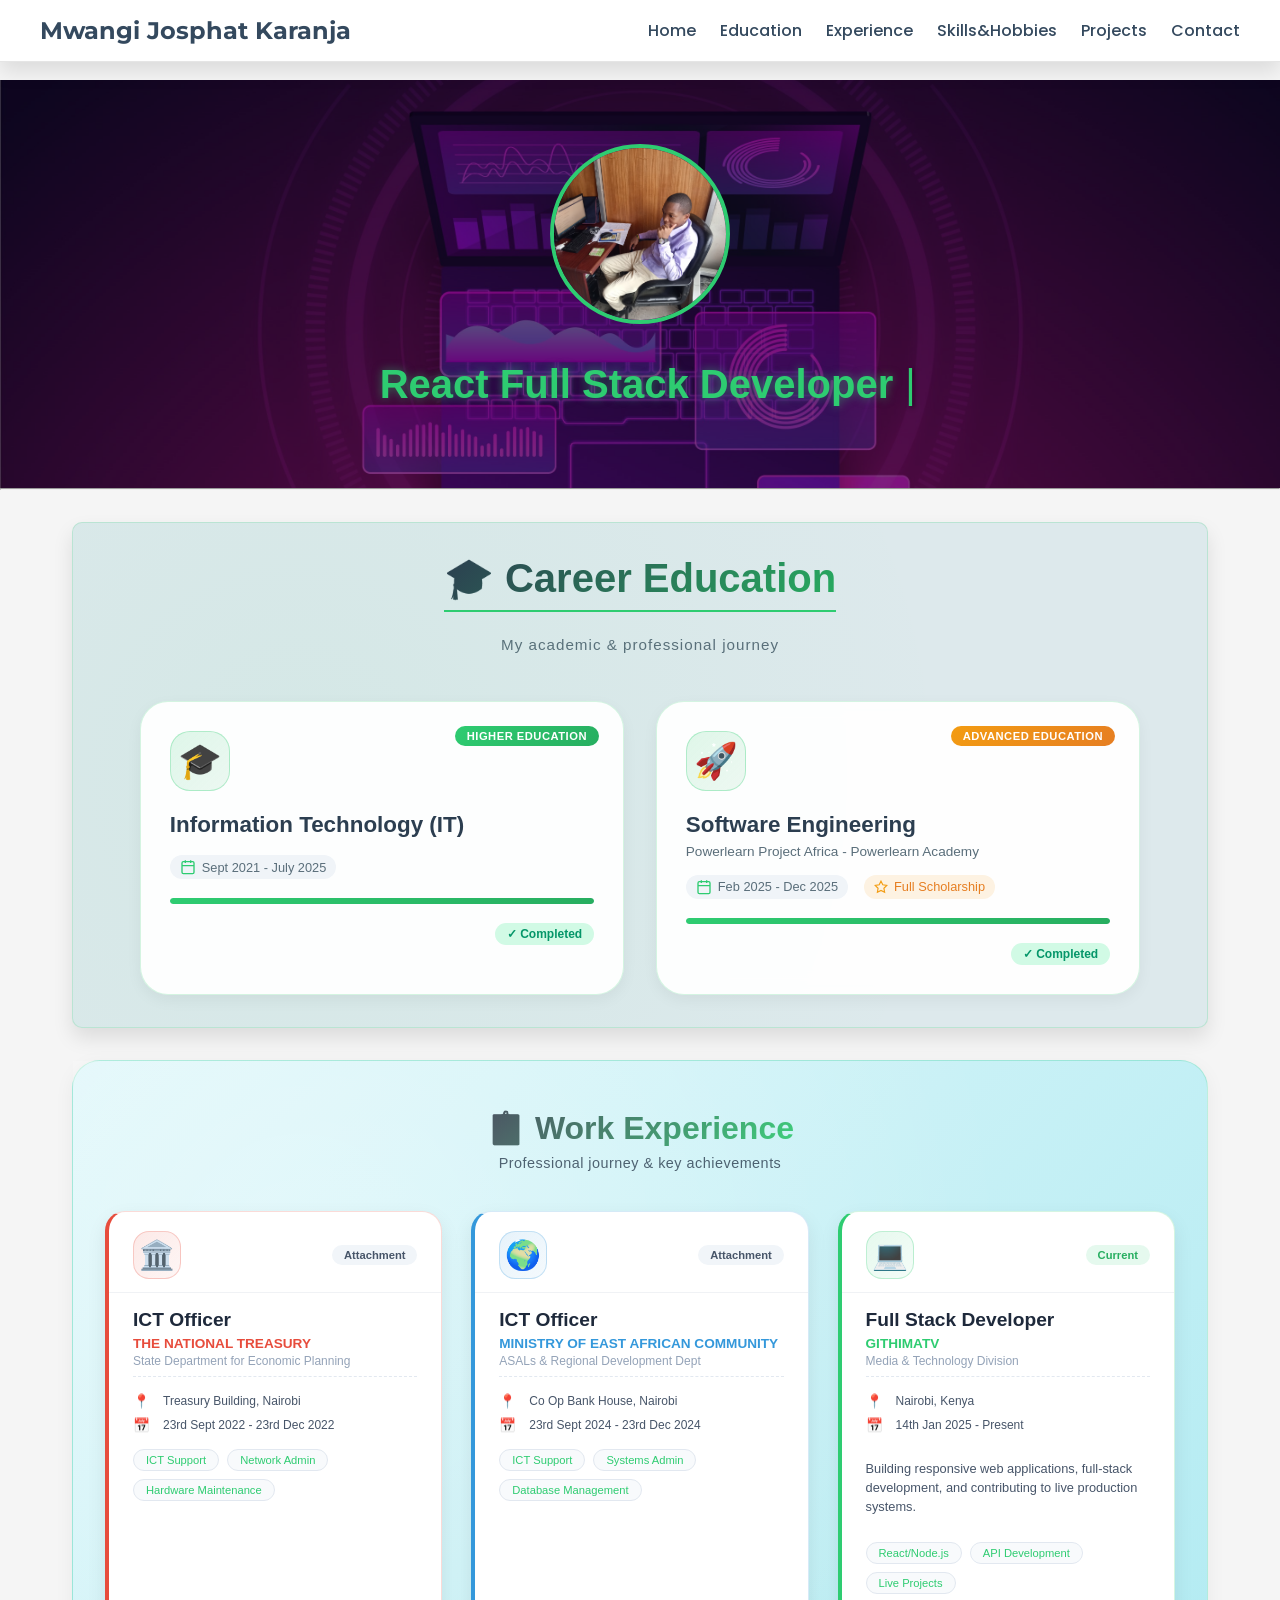
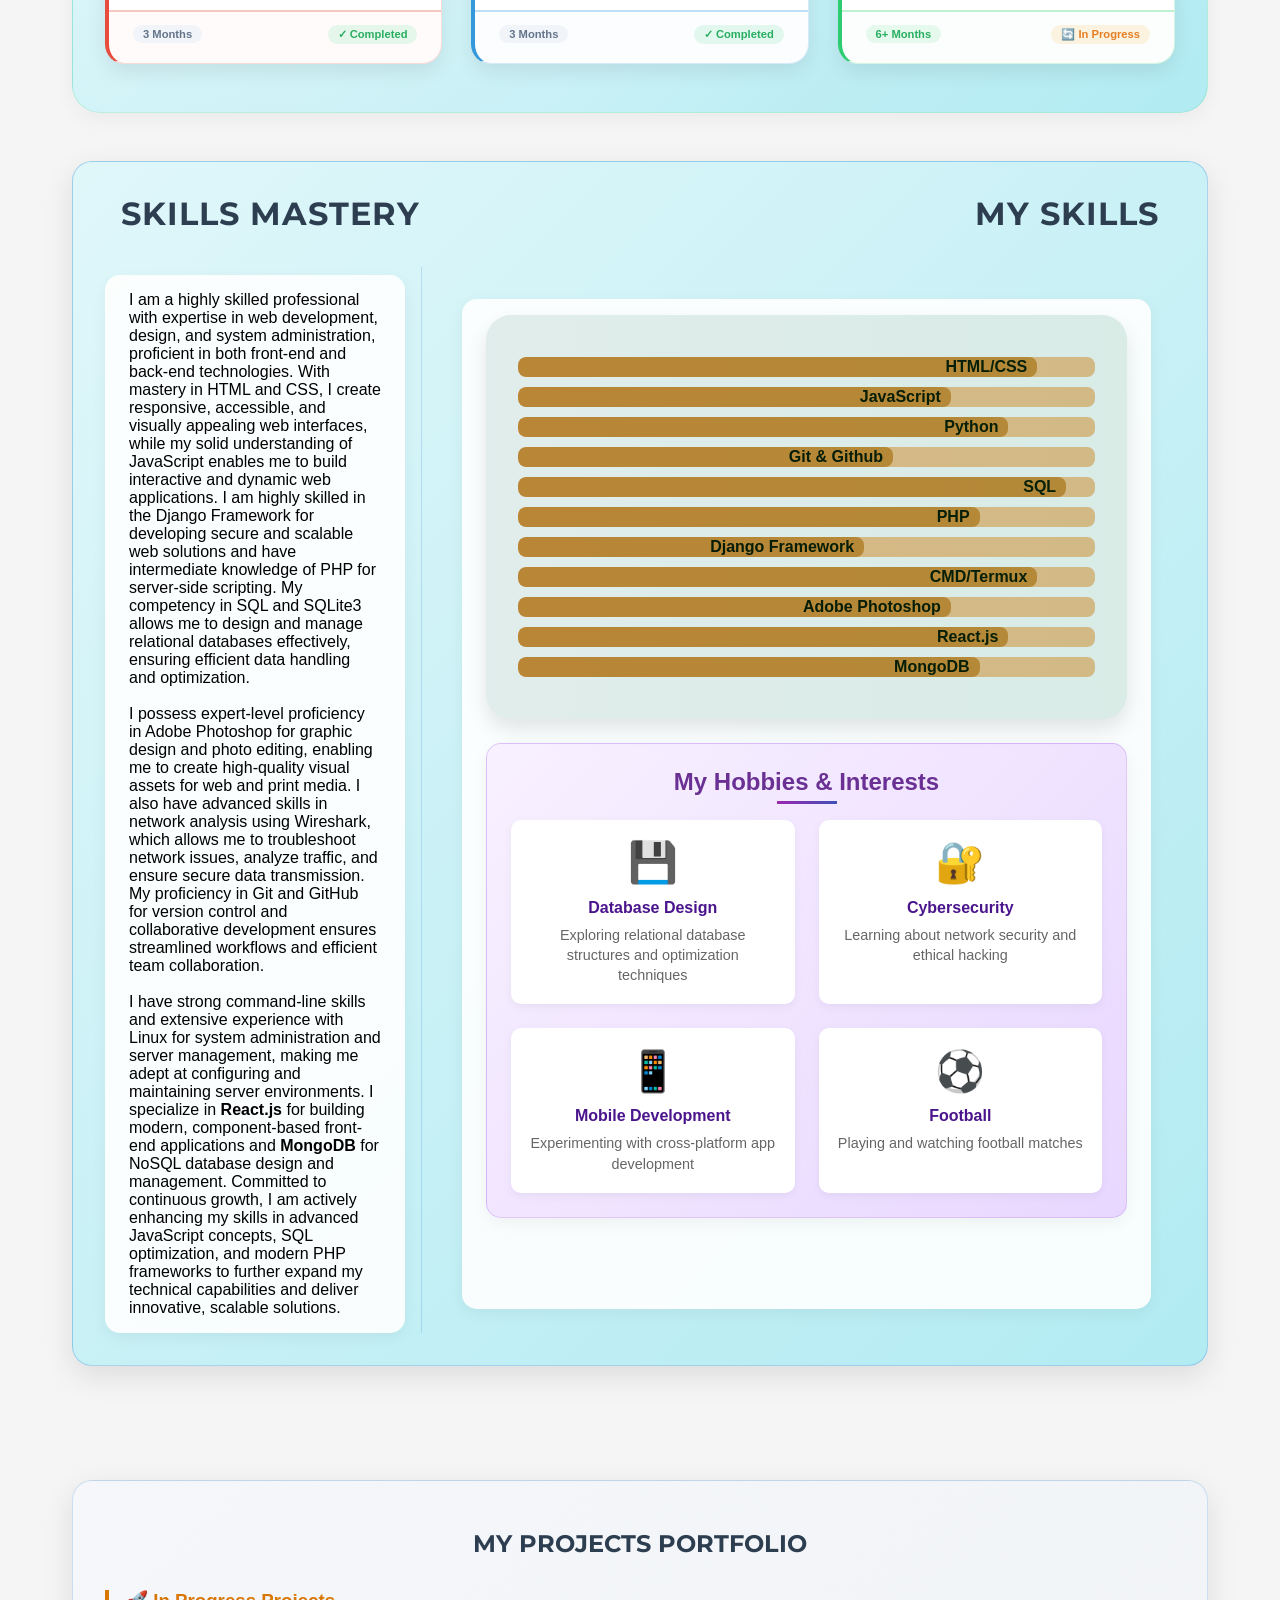
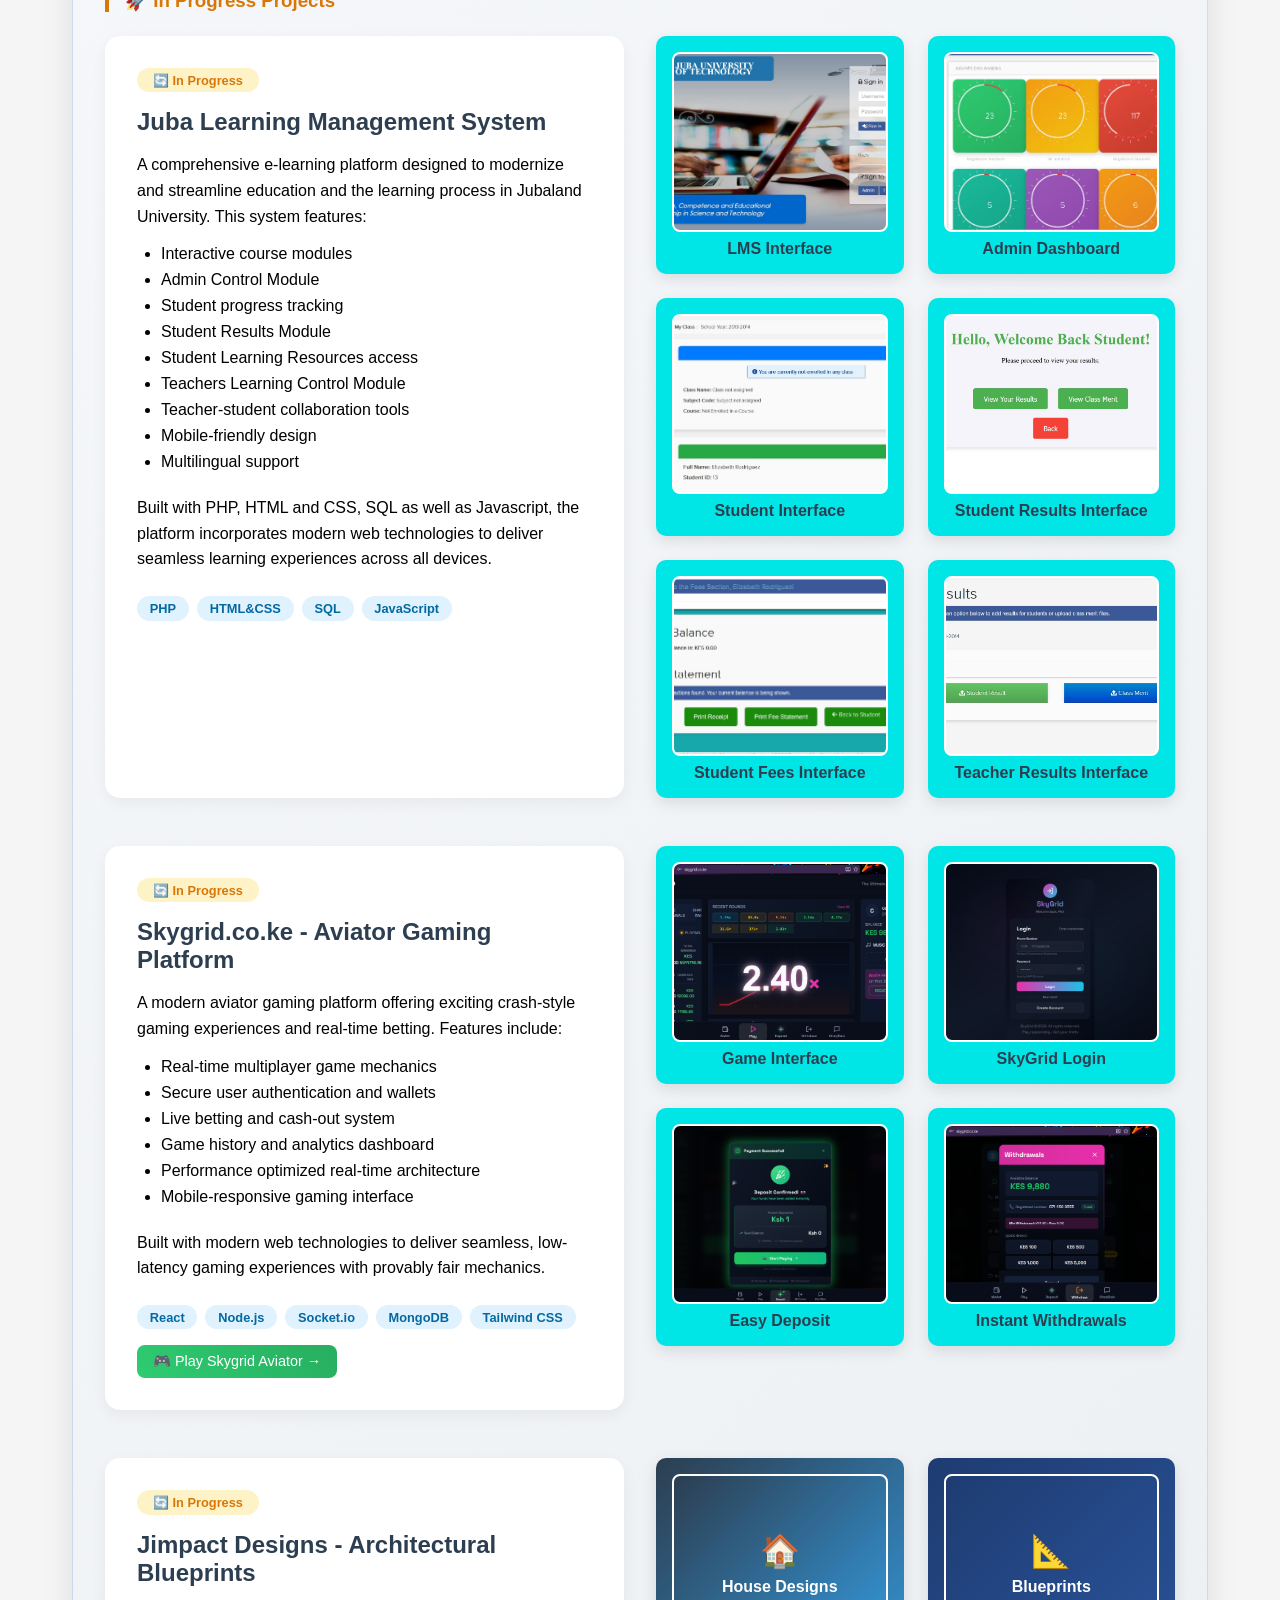
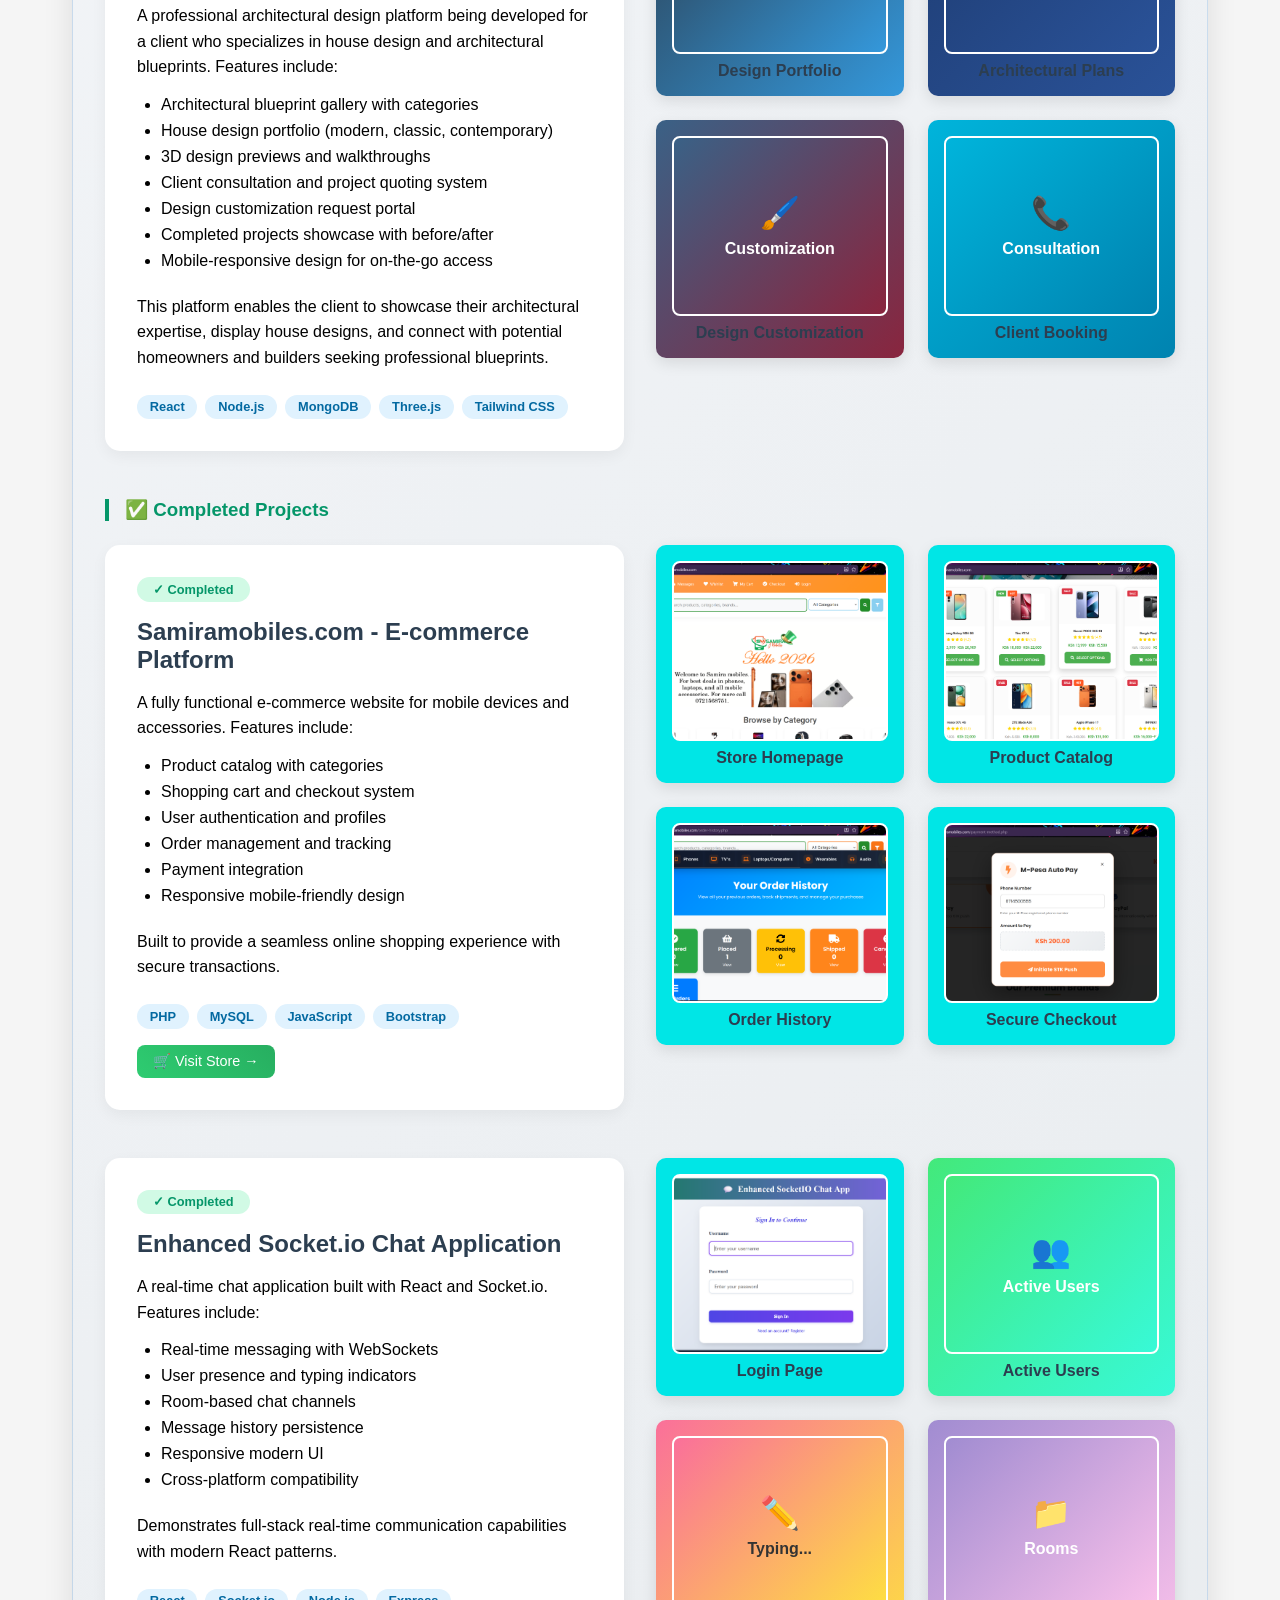
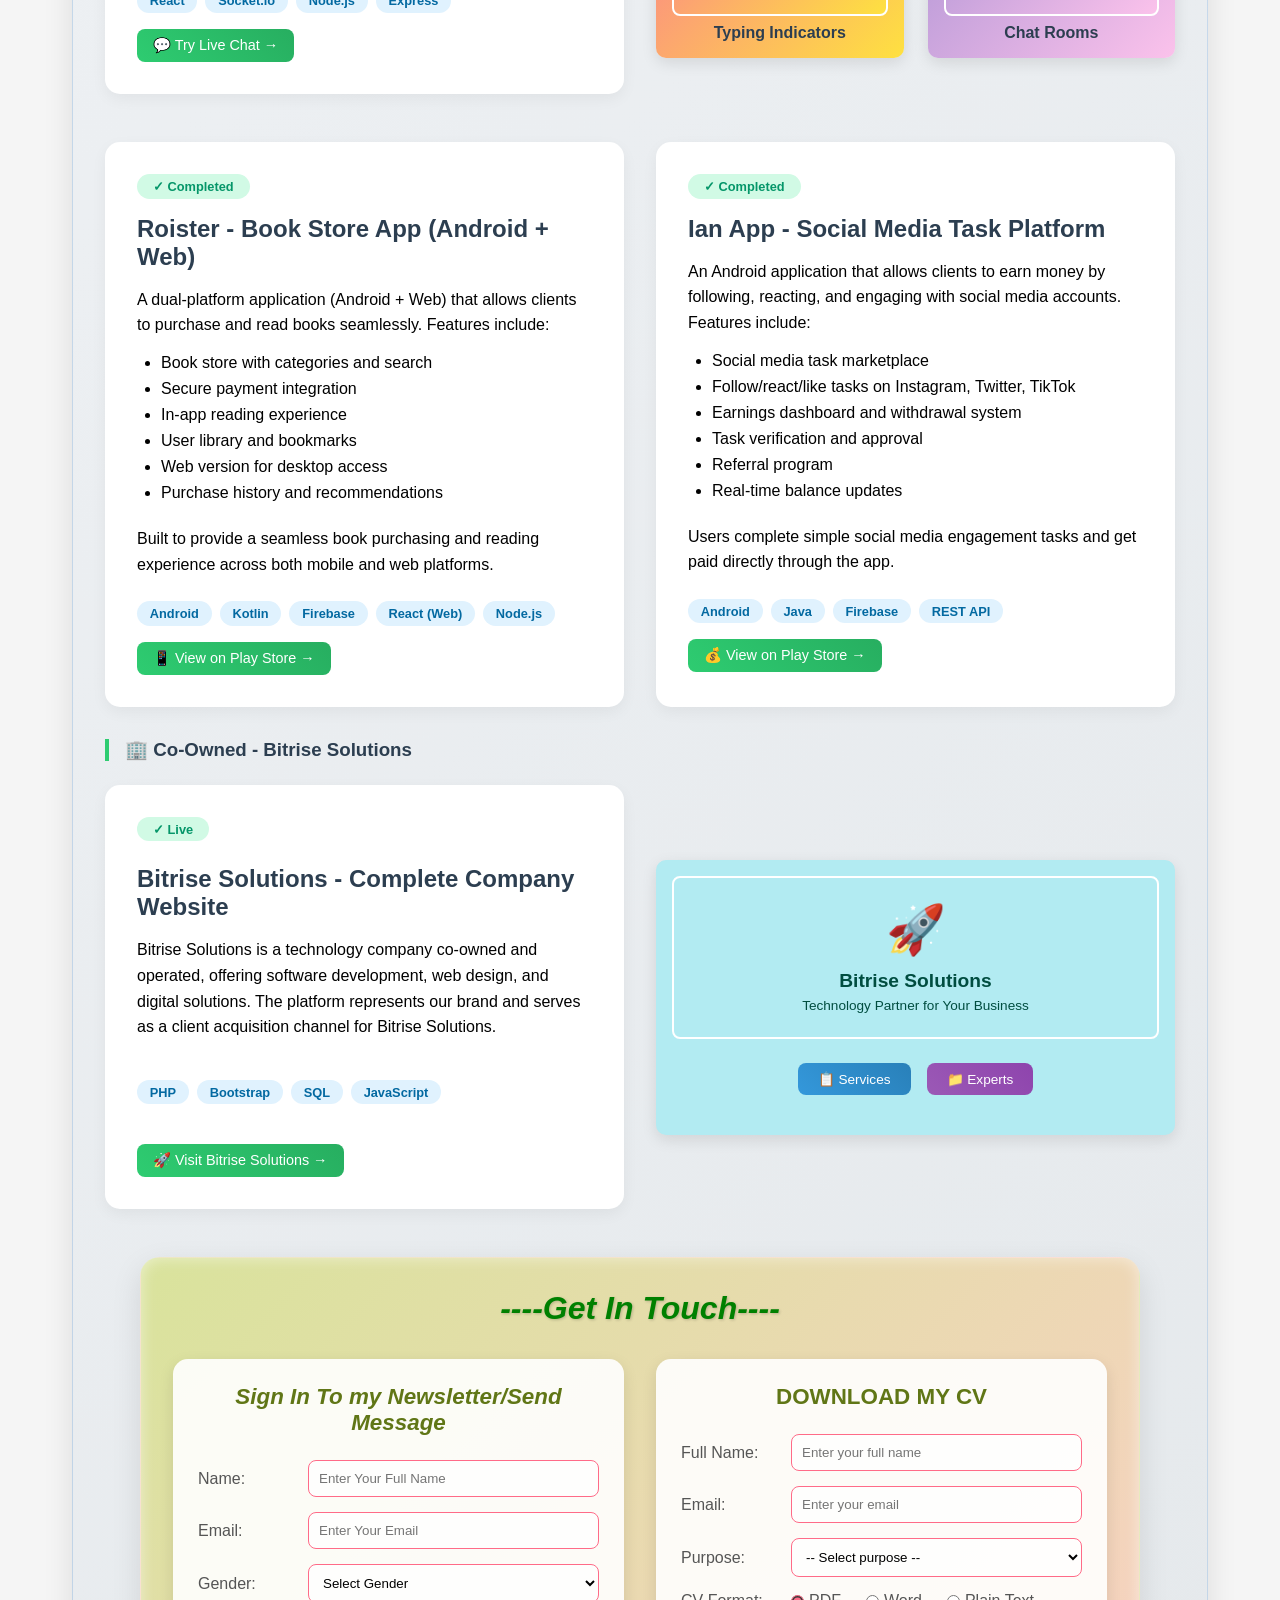
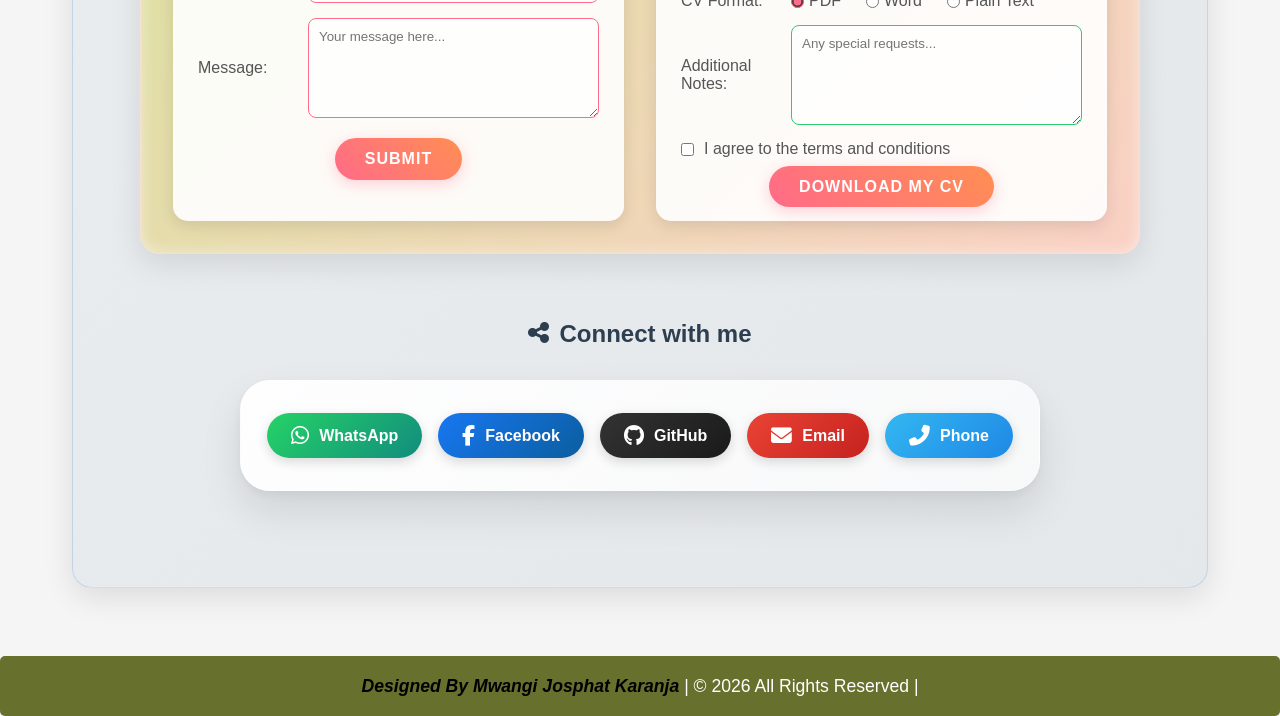
==== commit caba4d2e: "Fixed" ====
--- a/index.html
+++ b/index.html
@@ -195,7 +195,7 @@
                 <div class="exp-skill-pills">
                     <span class="exp-pill">ICT Support</span>
                     <span class="exp-pill">Systems Admin</span>
-                    <span class="exp-pill">Database Mgmt</span>
+                    <span class="exp-pill">Database Management</span>
                 </div>
             </div>
             <div class="exp-card-footer eac-footer">
